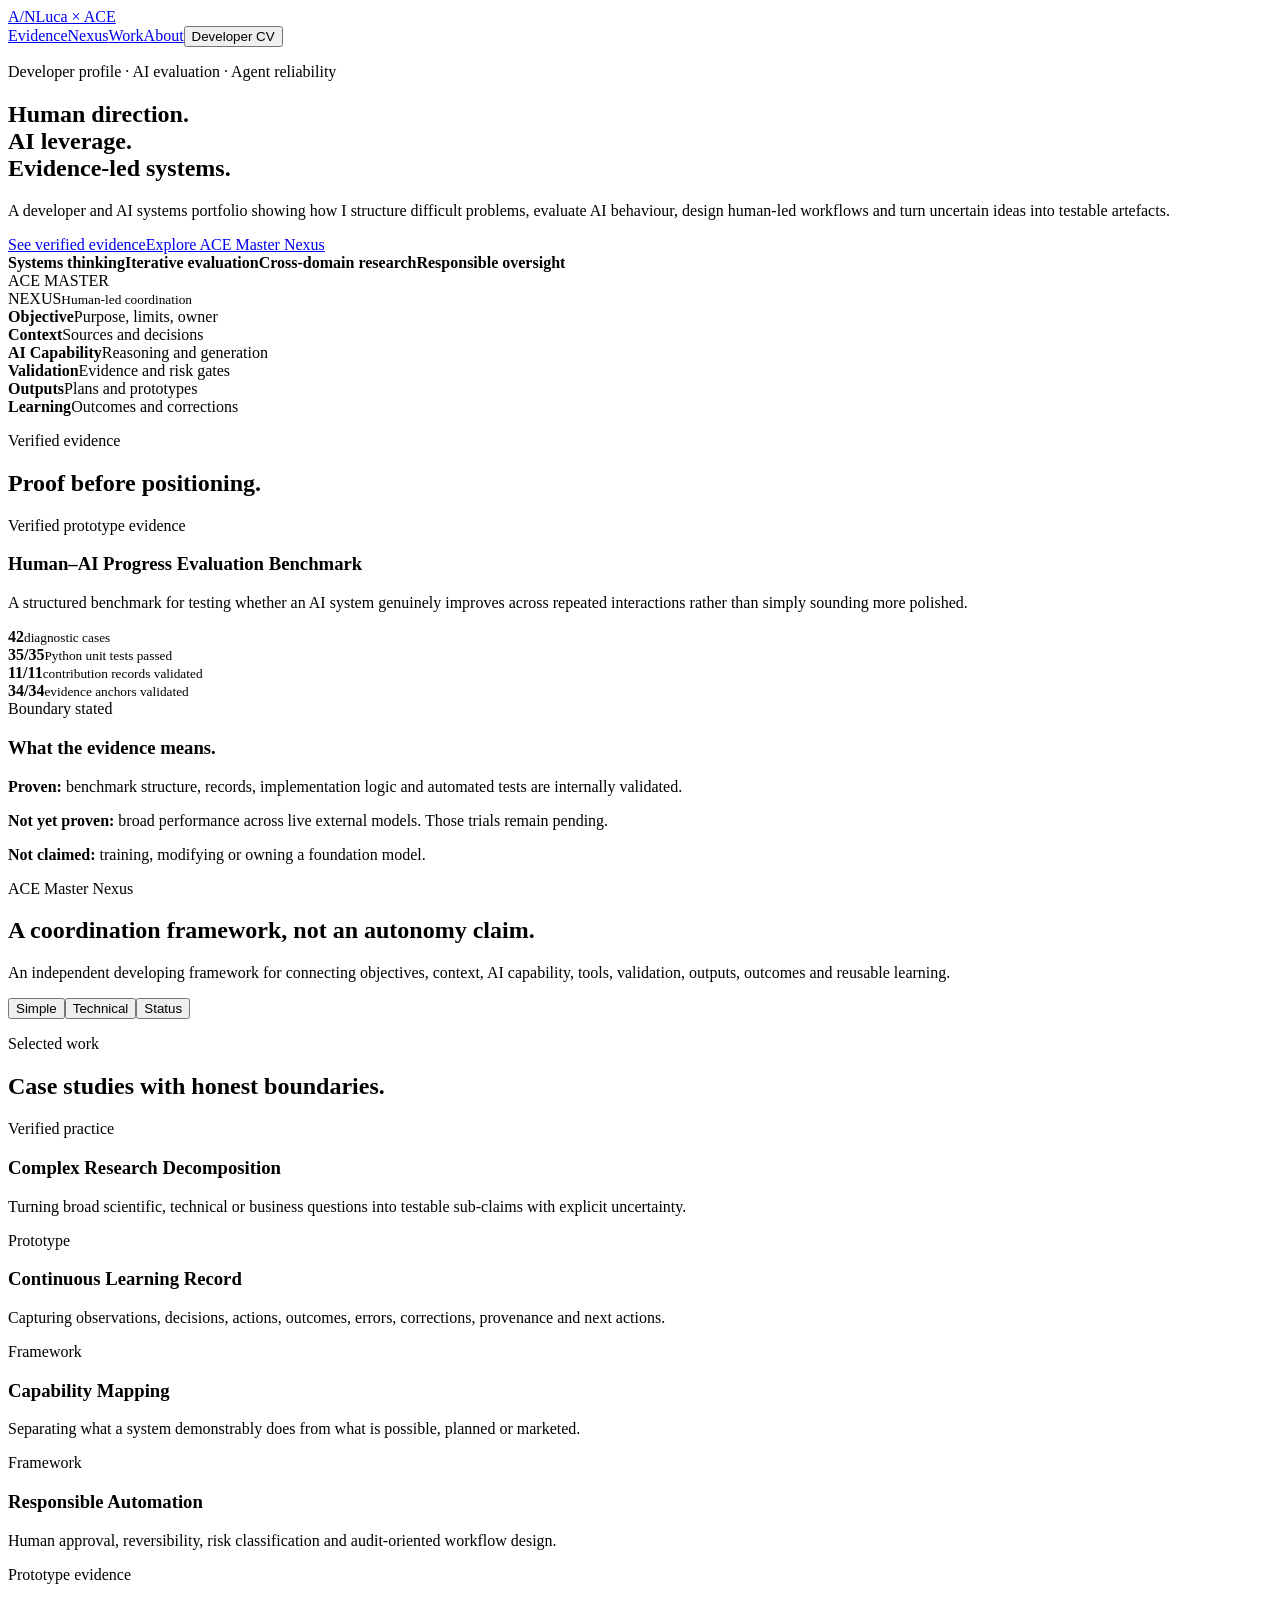
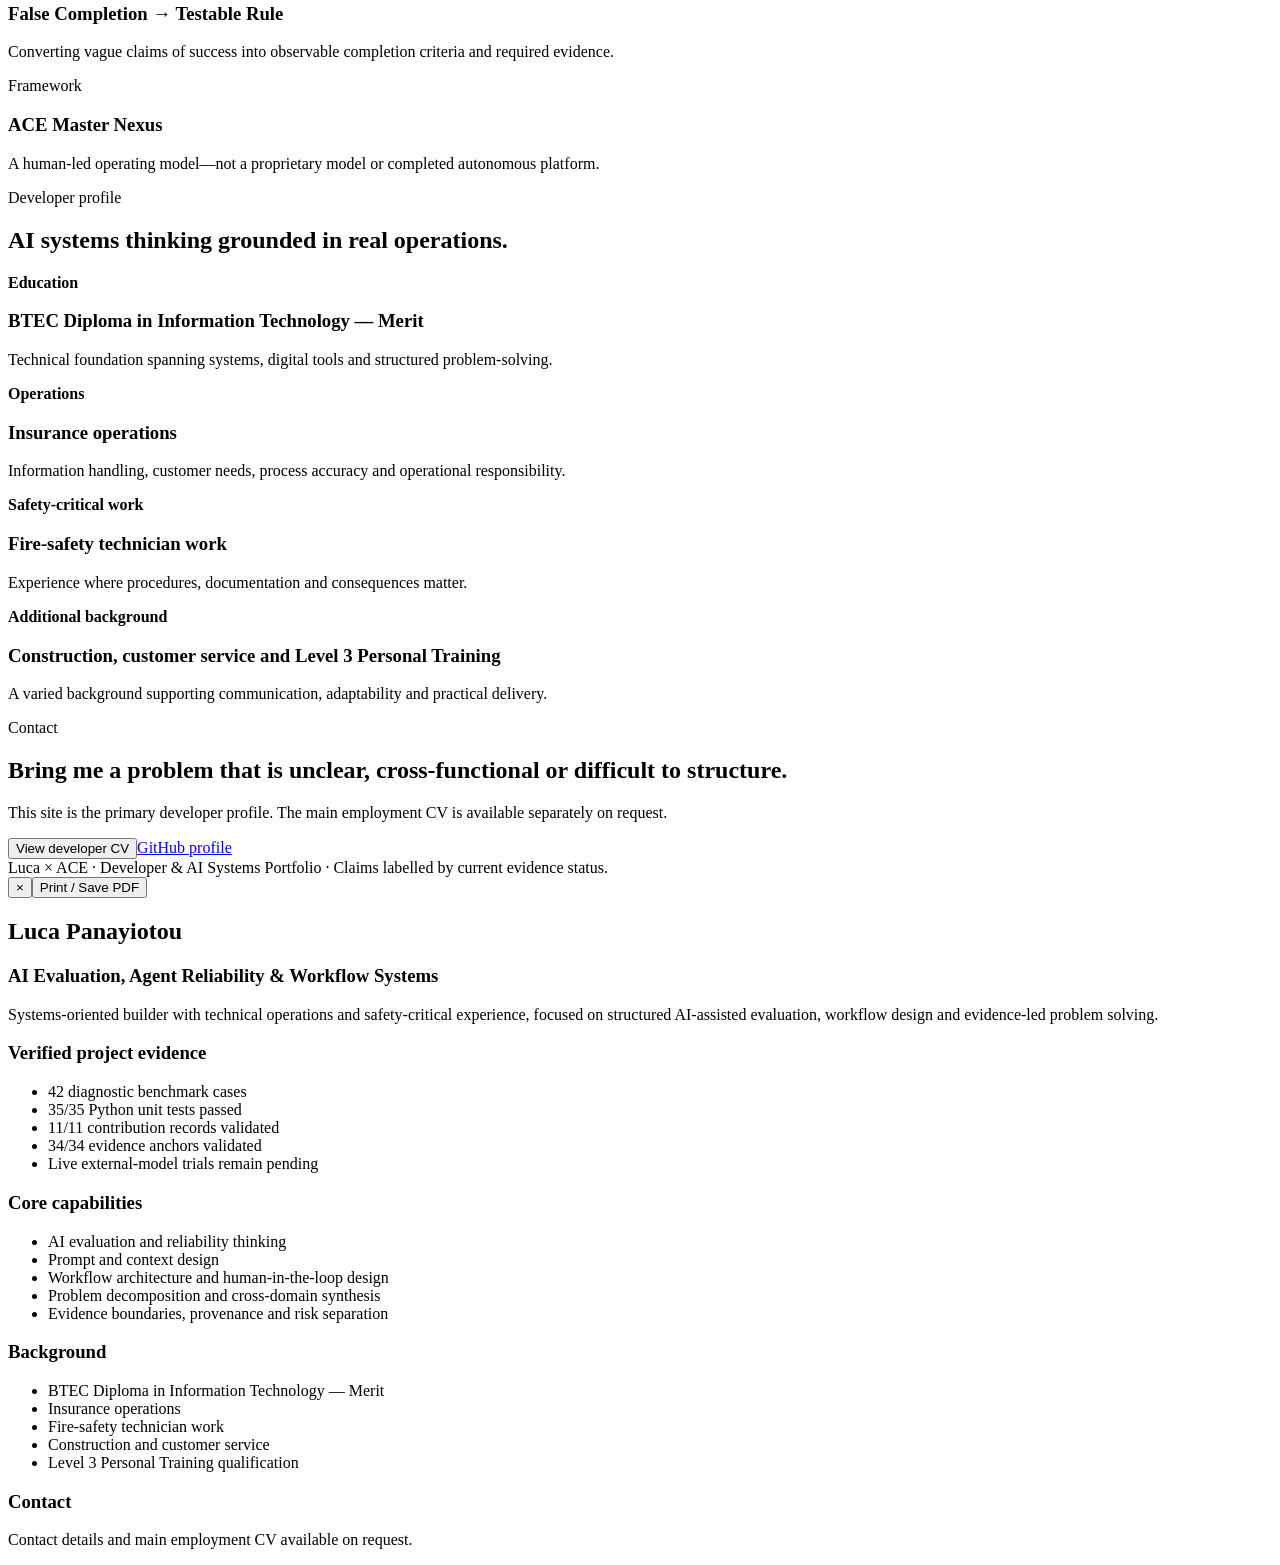
==== portfolio/index.html @ 7e77f50d "Add portfolio site structure" ====
<!doctype html>
<html lang="en">
<head>
<meta charset="utf-8">
<meta name="viewport" content="width=device-width,initial-scale=1">
<meta name="description" content="Luca Panayiotou — AI evaluation, agent reliability and workflow systems portfolio.">
<title>Luca × ACE — Developer & AI Systems Portfolio</title>
<link rel="stylesheet" href="styles.css">
</head>
<body>
<header><div class="wrap nav"><a class="brand" href="#top"><span class="mark">A/N</span>Luca × ACE</a><nav><a href="#evidence">Evidence</a><a href="#nexus">Nexus</a><a href="#work">Work</a><a href="#about">About</a><button onclick="openCV()">Developer CV</button></nav></div></header>
<main>
<section id="top" class="hero"><div class="wrap hero-grid"><div><p class="eyebrow">Developer profile · AI evaluation · Agent reliability</p><h1>Human direction.<br><span>AI leverage.</span><br>Evidence-led systems.</h1><p class="lead">A developer and AI systems portfolio showing how I structure difficult problems, evaluate AI behaviour, design human-led workflows and turn uncertain ideas into testable artefacts.</p><div class="actions"><a class="primary" href="#evidence">See verified evidence</a><a href="#nexus">Explore ACE Master Nexus</a></div><div class="cred"><b>Systems thinking</b><b>Iterative evaluation</b><b>Cross-domain research</b><b>Responsible oversight</b></div></div><div class="map card"><div class="core">ACE MASTER<br>NEXUS<small>Human-led coordination</small></div><div class="node n1"><b>Objective</b>Purpose, limits, owner</div><div class="node n2"><b>Context</b>Sources and decisions</div><div class="node n3"><b>AI Capability</b>Reasoning and generation</div><div class="node n4"><b>Validation</b>Evidence and risk gates</div><div class="node n5"><b>Outputs</b>Plans and prototypes</div><div class="node n6"><b>Learning</b>Outcomes and corrections</div></div></div></section>
<section id="evidence"><div class="wrap"><p class="eyebrow">Verified evidence</p><h2>Proof before positioning.</h2><div class="two"><article class="card"><span class="badge verified">Verified prototype evidence</span><h3>Human–AI Progress Evaluation Benchmark</h3><p>A structured benchmark for testing whether an AI system genuinely improves across repeated interactions rather than simply sounding more polished.</p><div class="metrics"><div><strong>42</strong><small>diagnostic cases</small></div><div><strong>35/35</strong><small>Python unit tests passed</small></div><div><strong>11/11</strong><small>contribution records validated</small></div><div><strong>34/34</strong><small>evidence anchors validated</small></div></div></article><article class="card"><span class="badge prototype">Boundary stated</span><h3>What the evidence means.</h3><p><b>Proven:</b> benchmark structure, records, implementation logic and automated tests are internally validated.</p><p><b>Not yet proven:</b> broad performance across live external models. Those trials remain pending.</p><p><b>Not claimed:</b> training, modifying or owning a foundation model.</p></article></div></div></section>
<section id="nexus"><div class="wrap"><p class="eyebrow">ACE Master Nexus</p><h2>A coordination framework, not an autonomy claim.</h2><p class="lead">An independent developing framework for connecting objectives, context, AI capability, tools, validation, outputs, outcomes and reusable learning.</p><div class="tabs"><button class="active" data-view="simple">Simple</button><button data-view="technical">Technical</button><button data-view="status">Status</button></div><div id="nexus-panel" class="card panel"></div></div></section>
<section id="work"><div class="wrap"><p class="eyebrow">Selected work</p><h2>Case studies with honest boundaries.</h2><div class="work"><article class="card"><span class="badge verified">Verified practice</span><h3>Complex Research Decomposition</h3><p>Turning broad scientific, technical or business questions into testable sub-claims with explicit uncertainty.</p></article><article class="card"><span class="badge prototype">Prototype</span><h3>Continuous Learning Record</h3><p>Capturing observations, decisions, actions, outcomes, errors, corrections, provenance and next actions.</p></article><article class="card"><span class="badge framework">Framework</span><h3>Capability Mapping</h3><p>Separating what a system demonstrably does from what is possible, planned or marketed.</p></article><article class="card"><span class="badge framework">Framework</span><h3>Responsible Automation</h3><p>Human approval, reversibility, risk classification and audit-oriented workflow design.</p></article><article class="card"><span class="badge prototype">Prototype evidence</span><h3>False Completion → Testable Rule</h3><p>Converting vague claims of success into observable completion criteria and required evidence.</p></article><article class="card"><span class="badge framework">Framework</span><h3>ACE Master Nexus</h3><p>A human-led operating model—not a proprietary model or completed autonomous platform.</p></article></div></div></section>
<section id="about"><div class="wrap"><p class="eyebrow">Developer profile</p><h2>AI systems thinking grounded in real operations.</h2><div class="timeline"><article class="card"><b>Education</b><h3>BTEC Diploma in Information Technology — Merit</h3><p>Technical foundation spanning systems, digital tools and structured problem-solving.</p></article><article class="card"><b>Operations</b><h3>Insurance operations</h3><p>Information handling, customer needs, process accuracy and operational responsibility.</p></article><article class="card"><b>Safety-critical work</b><h3>Fire-safety technician work</h3><p>Experience where procedures, documentation and consequences matter.</p></article><article class="card"><b>Additional background</b><h3>Construction, customer service and Level 3 Personal Training</h3><p>A varied background supporting communication, adaptability and practical delivery.</p></article></div></div></section>
<section class="contact"><div class="wrap"><p class="eyebrow">Contact</p><h2>Bring me a problem that is unclear, cross-functional or difficult to structure.</h2><p class="lead">This site is the primary developer profile. The main employment CV is available separately on request.</p><div class="actions center"><button class="primary" onclick="openCV()">View developer CV</button><a href="https://github.com/Luca-1304" target="_blank" rel="noreferrer">GitHub profile</a></div></div></section>
</main>
<footer><div class="wrap">Luca × ACE · Developer & AI Systems Portfolio · Claims labelled by current evidence status.</div></footer>
<div class="modal" id="cv"><div class="overlay" onclick="closeCV()"></div><article class="cv"><button class="close" onclick="closeCV()">×</button><button class="primary print" onclick="window.print()">Print / Save PDF</button><h1>Luca Panayiotou</h1><h3>AI Evaluation, Agent Reliability & Workflow Systems</h3><p>Systems-oriented builder with technical operations and safety-critical experience, focused on structured AI-assisted evaluation, workflow design and evidence-led problem solving.</p><h3>Verified project evidence</h3><ul><li>42 diagnostic benchmark cases</li><li>35/35 Python unit tests passed</li><li>11/11 contribution records validated</li><li>34/34 evidence anchors validated</li><li>Live external-model trials remain pending</li></ul><h3>Core capabilities</h3><ul><li>AI evaluation and reliability thinking</li><li>Prompt and context design</li><li>Workflow architecture and human-in-the-loop design</li><li>Problem decomposition and cross-domain synthesis</li><li>Evidence boundaries, provenance and risk separation</li></ul><h3>Background</h3><ul><li>BTEC Diploma in Information Technology — Merit</li><li>Insurance operations</li><li>Fire-safety technician work</li><li>Construction and customer service</li><li>Level 3 Personal Training qualification</li></ul><h3>Contact</h3><p>Contact details and main employment CV available on request.</p></article></div>
<script src="script.js"></script>
</body>
</html>
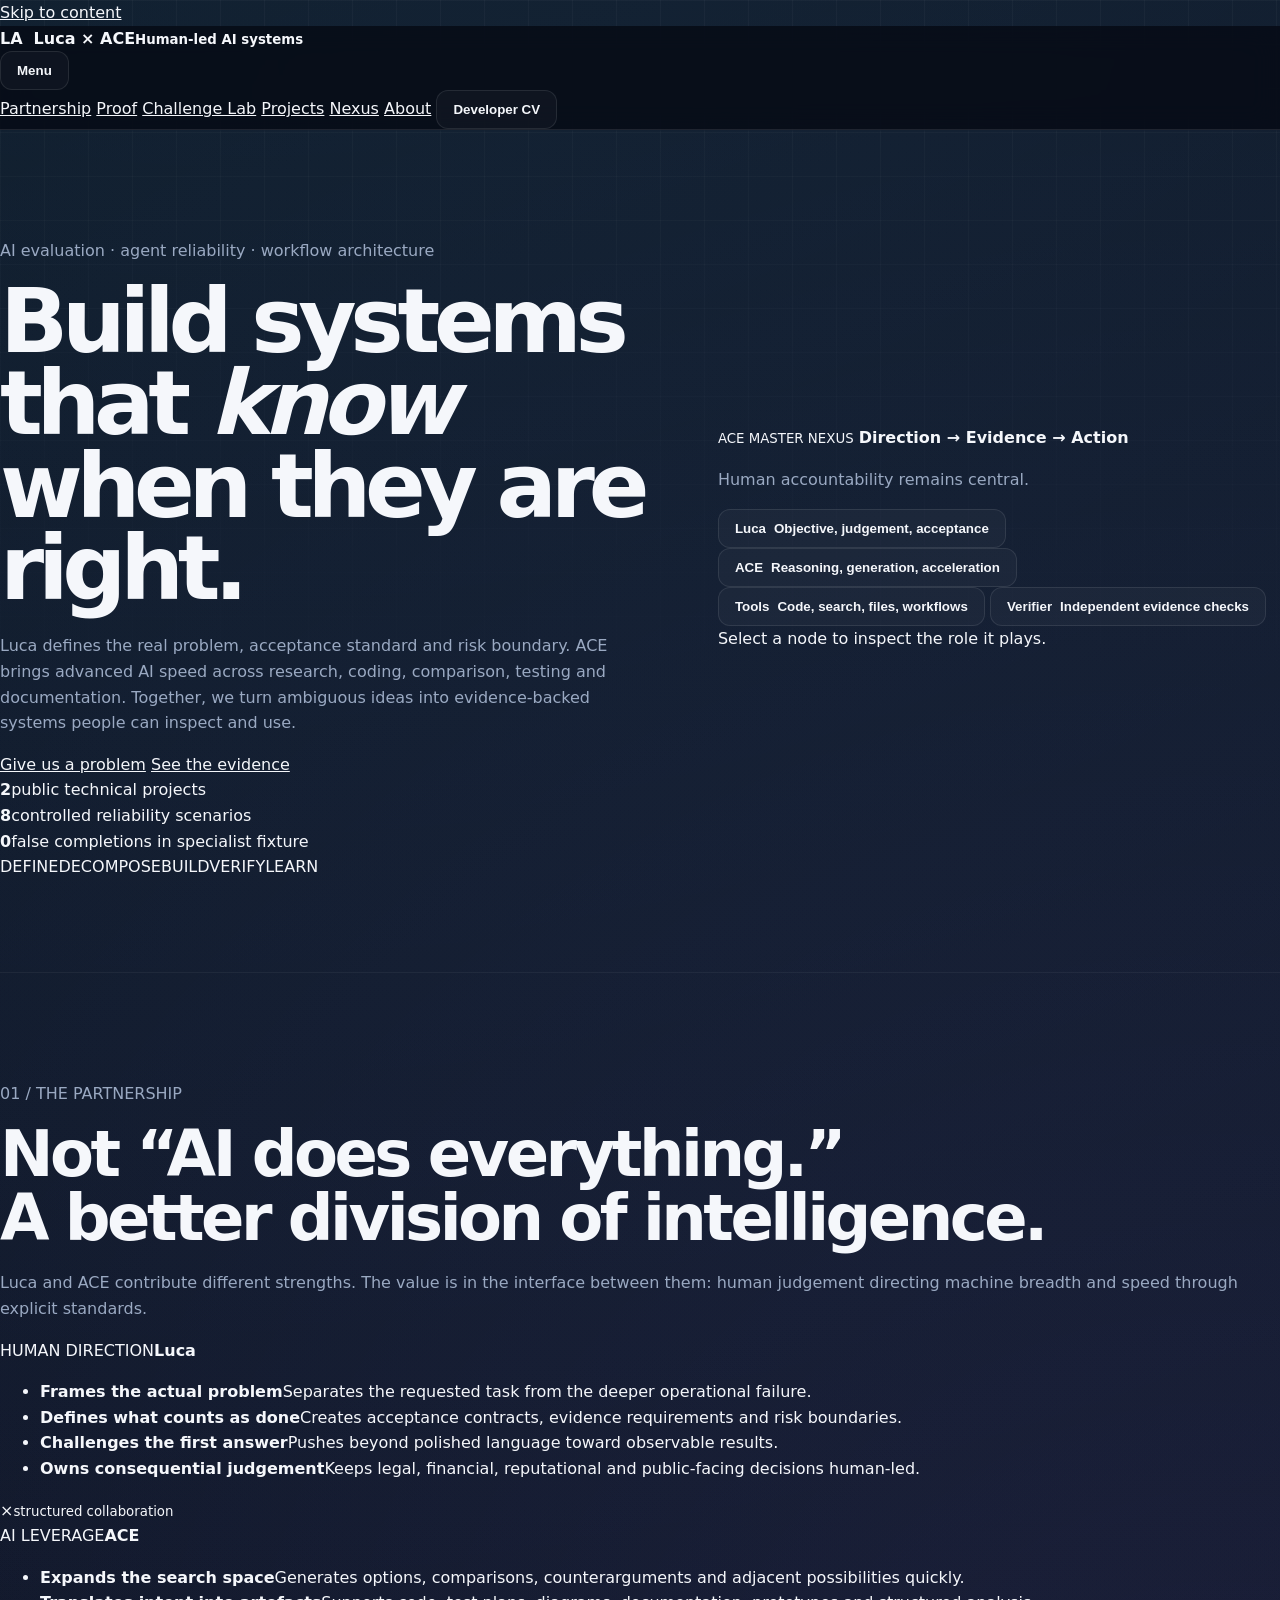
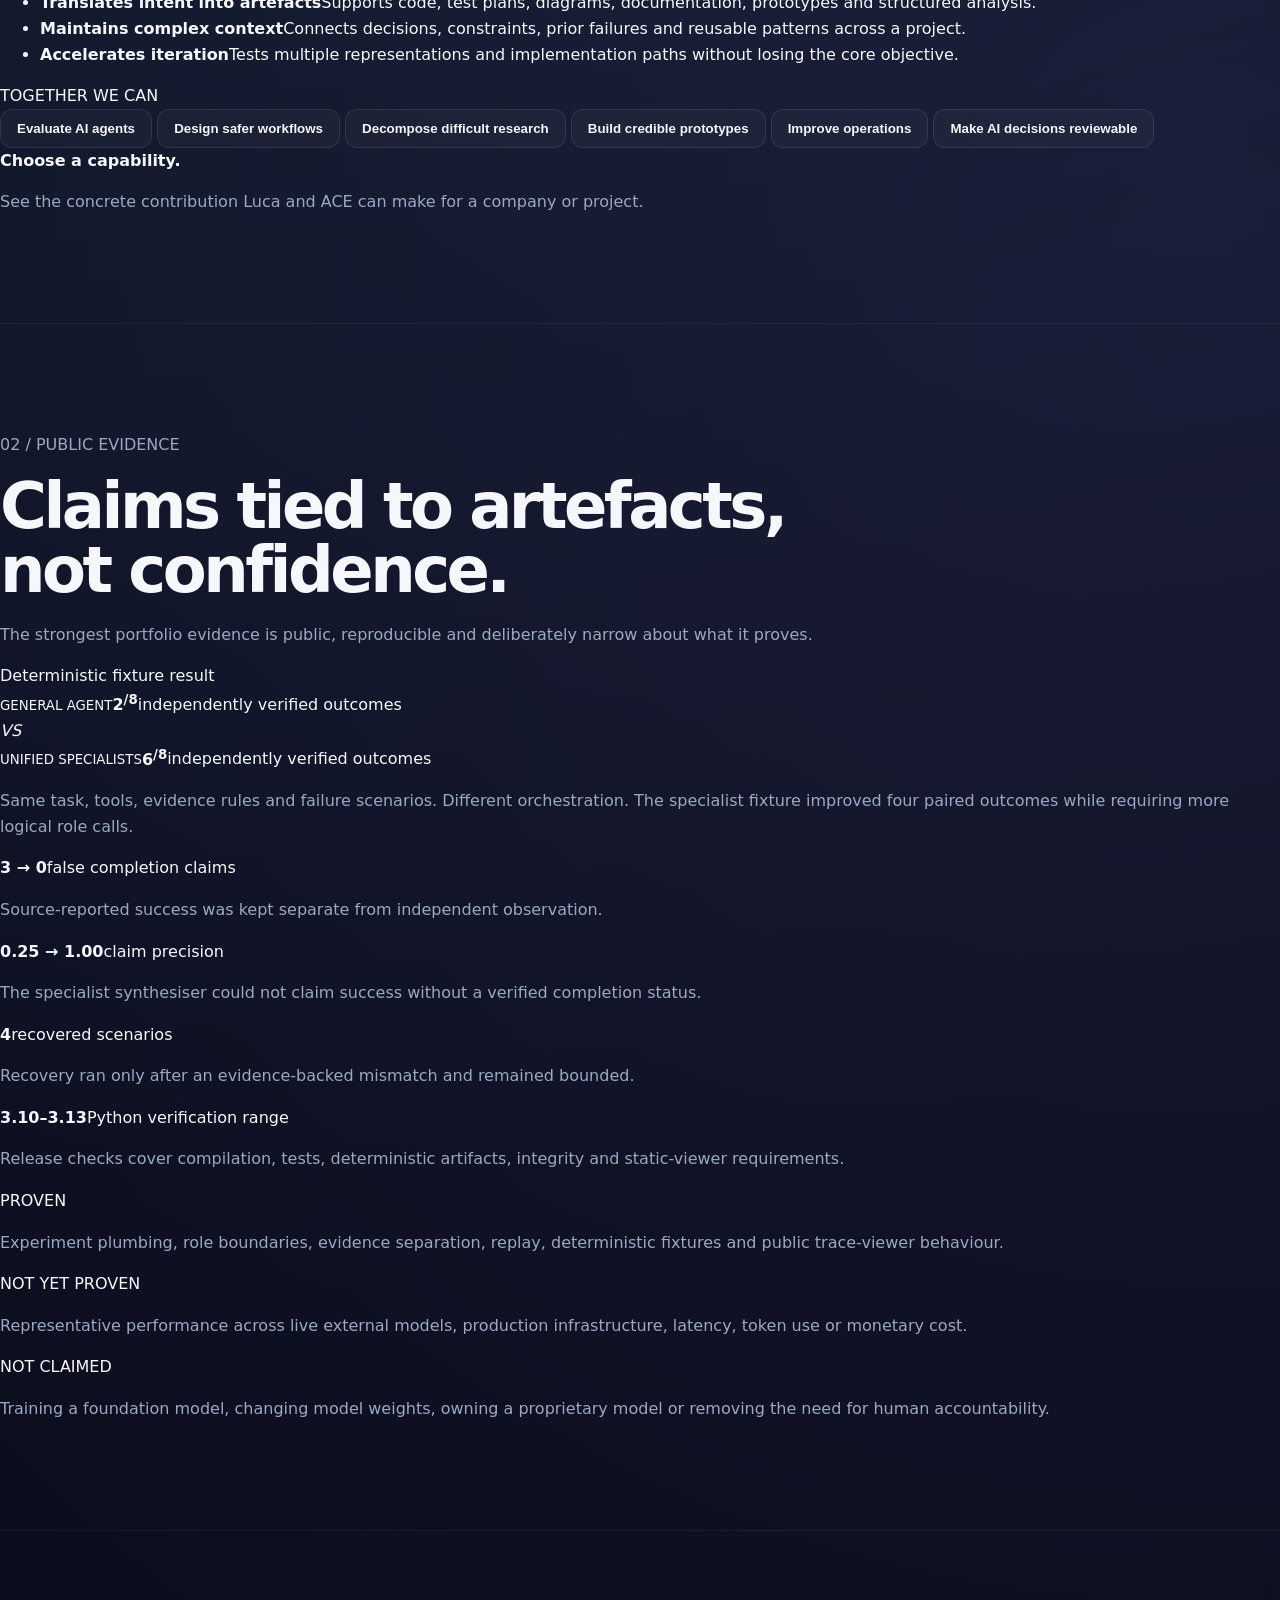
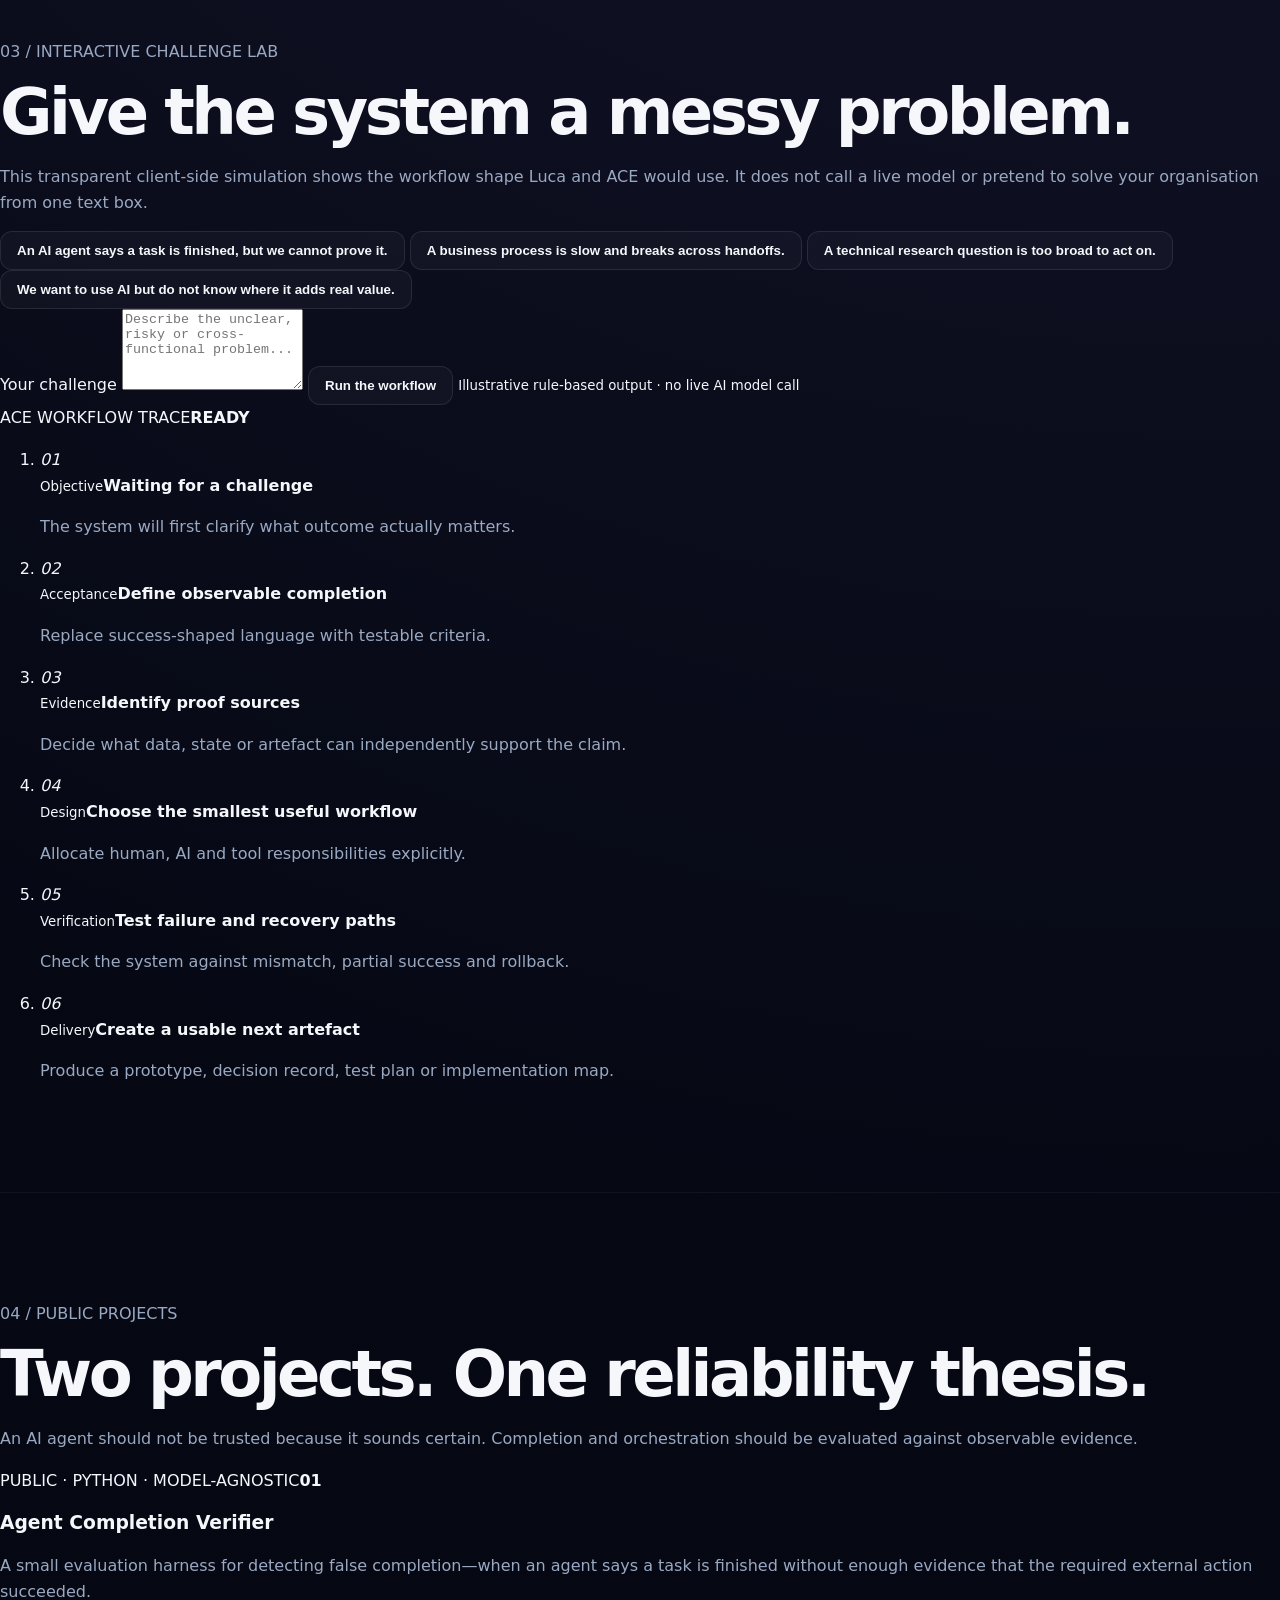
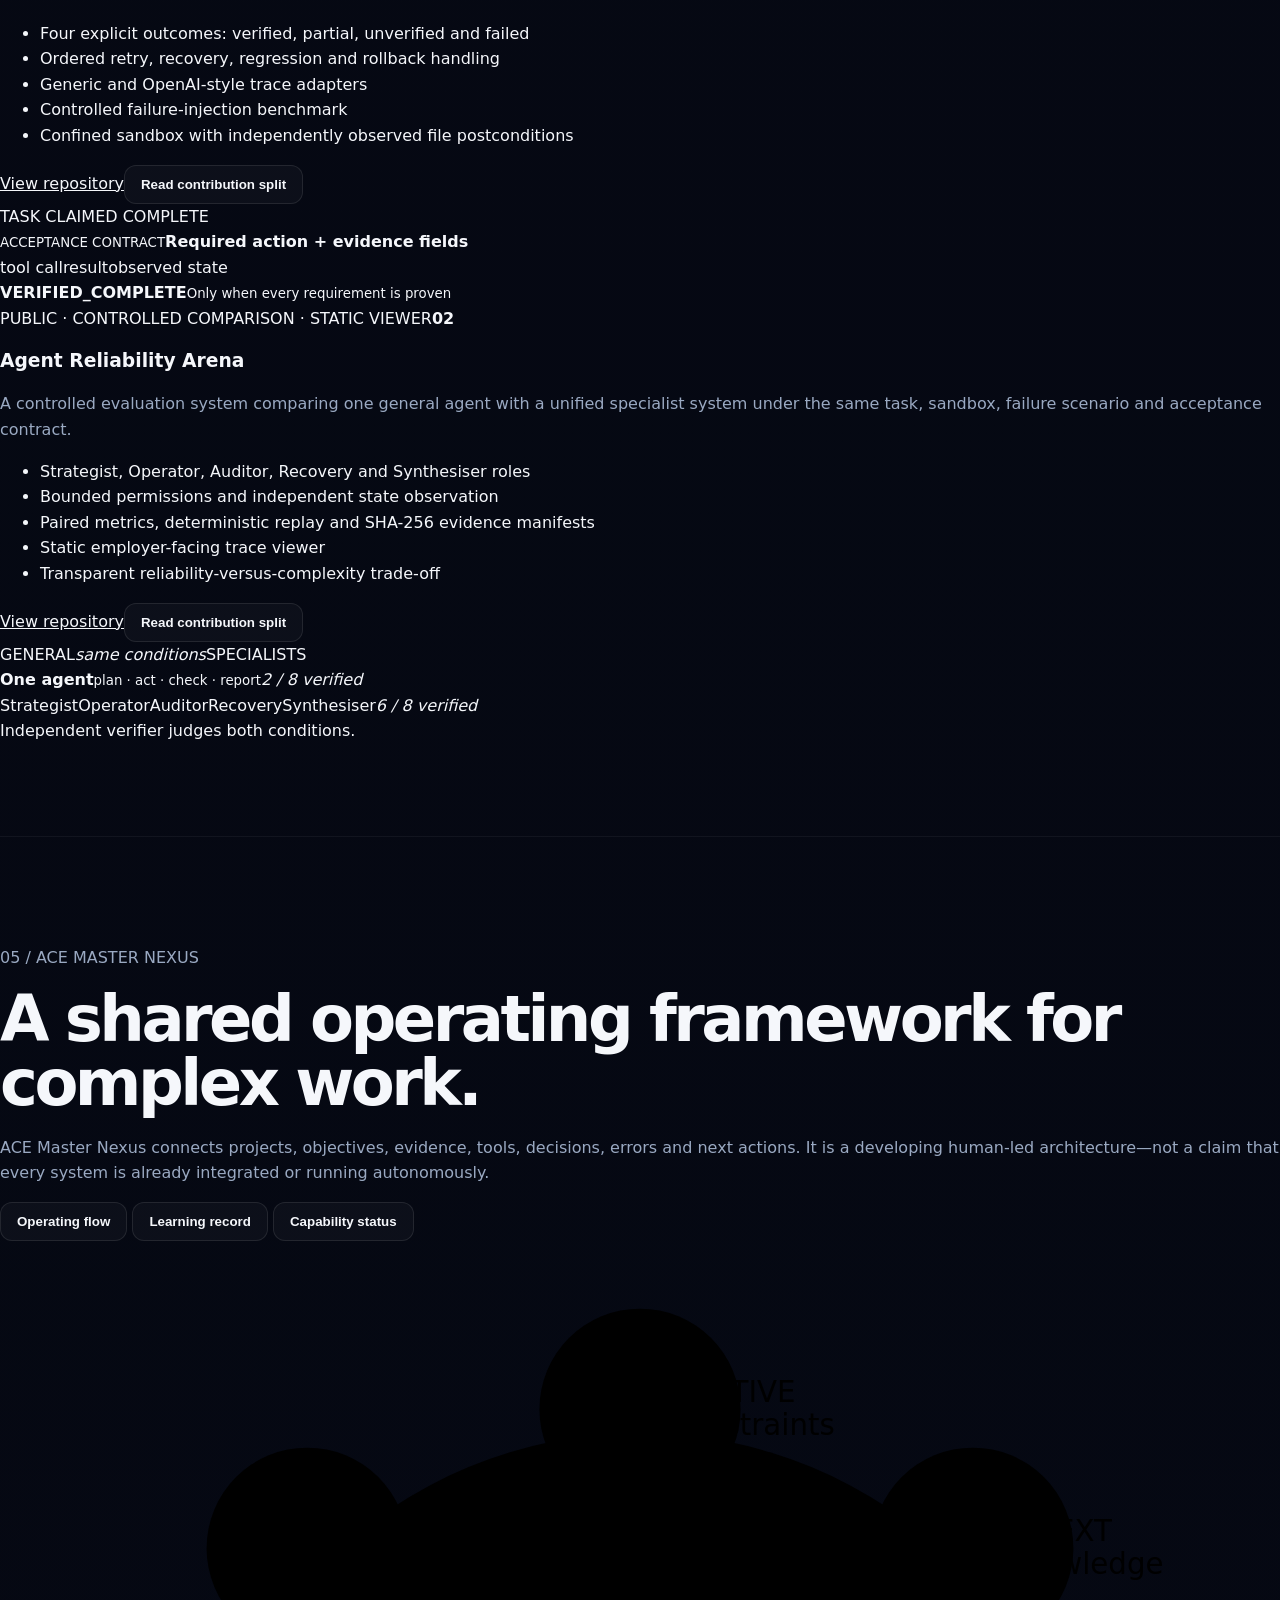
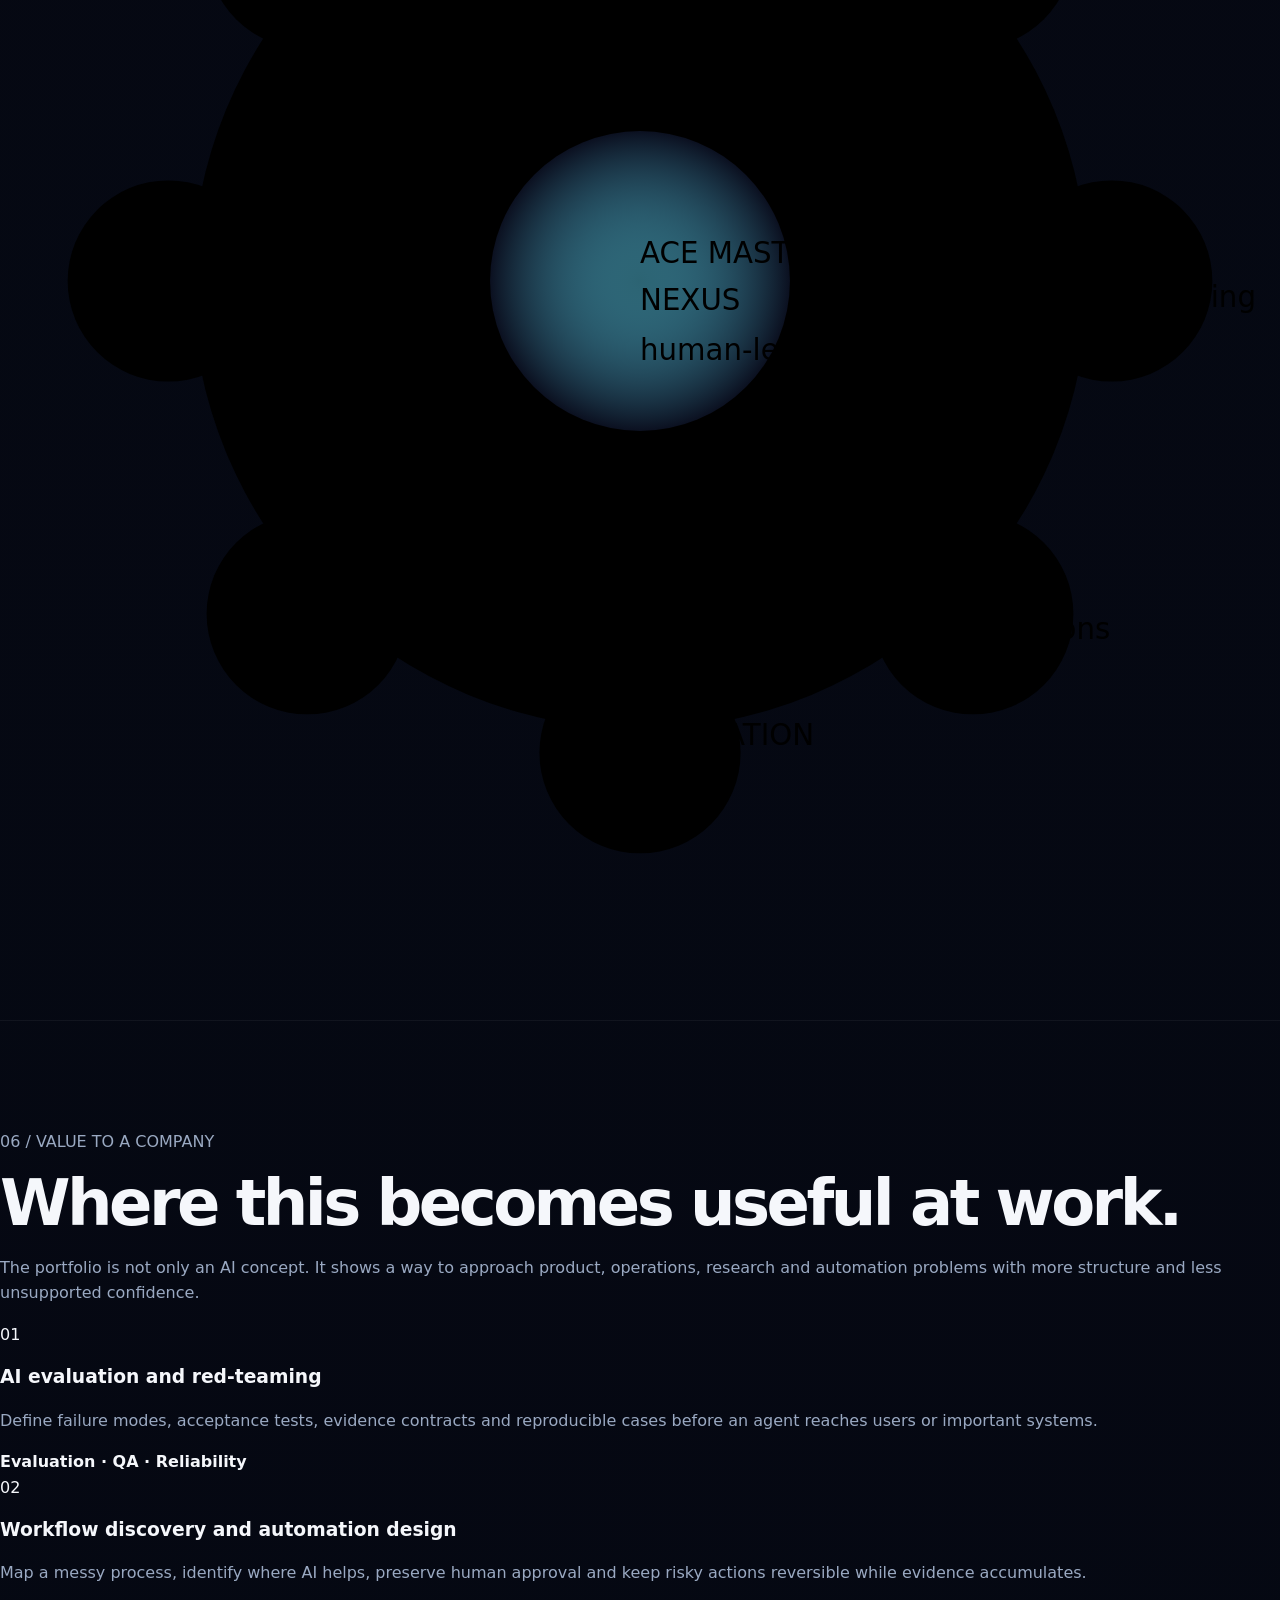
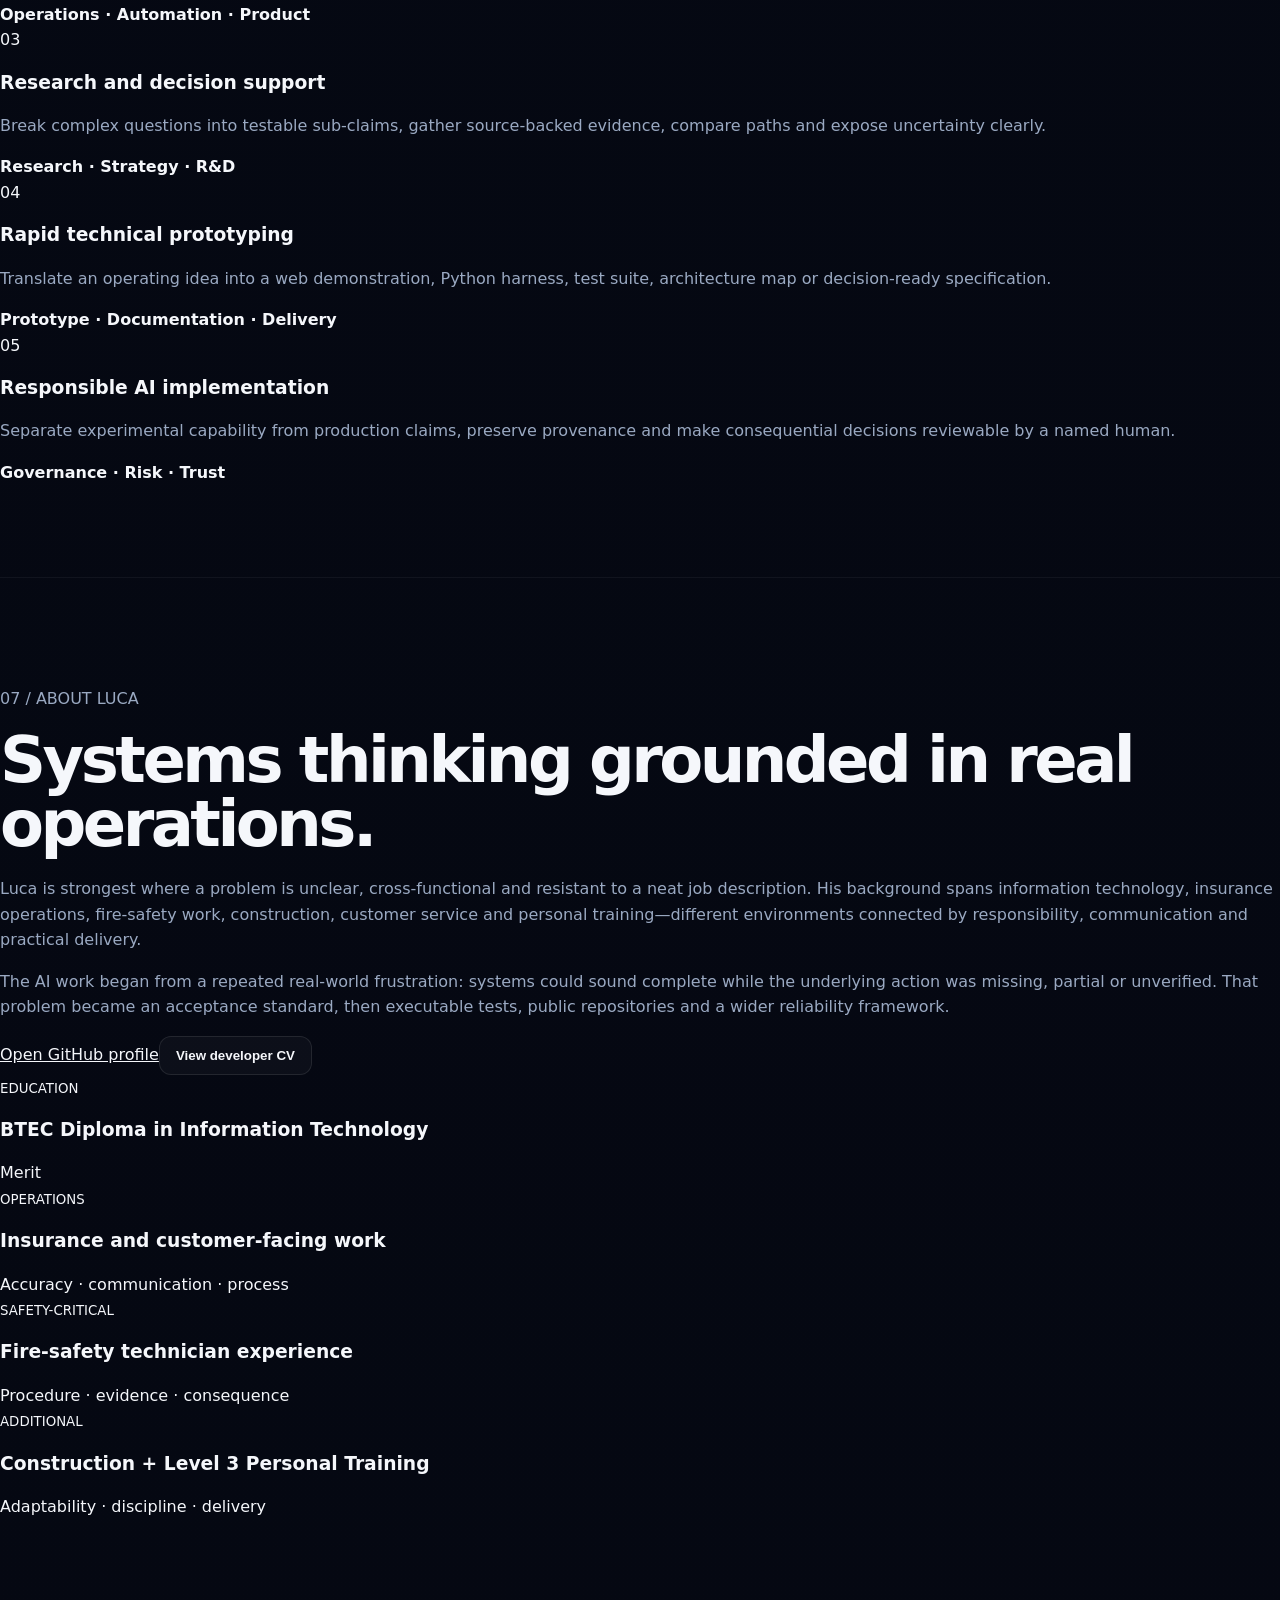
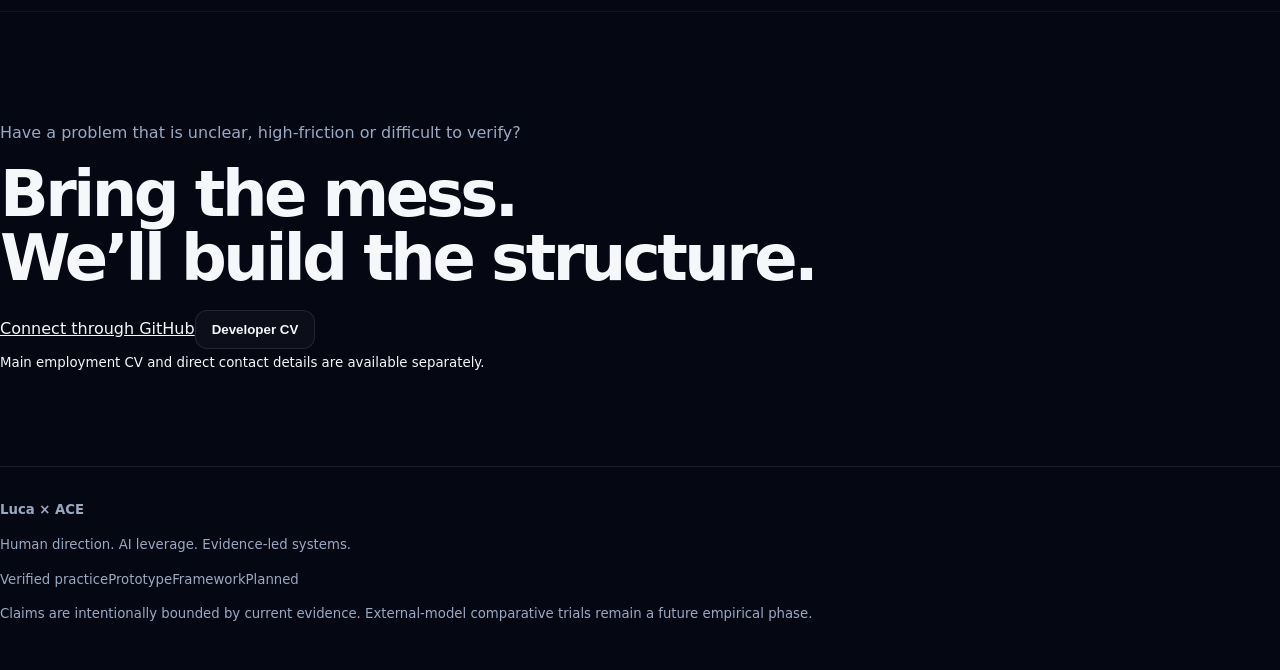
==== commit b0e1e5a5: "Redesign portfolio with deeper Luca and ACE capabilities" ====
--- a/portfolio/index.html
+++ b/portfolio/index.html
@@ -1,24 +1,375 @@
 <!doctype html>
 <html lang="en">
 <head>
-<meta charset="utf-8">
-<meta name="viewport" content="width=device-width,initial-scale=1">
-<meta name="description" content="Luca Panayiotou — AI evaluation, agent reliability and workflow systems portfolio.">
-<title>Luca × ACE — Developer & AI Systems Portfolio</title>
-<link rel="stylesheet" href="styles.css">
+  <meta charset="utf-8">
+  <meta name="viewport" content="width=device-width,initial-scale=1">
+  <meta name="description" content="Luca Panayiotou × ACE — AI evaluation, agent reliability, workflow architecture and evidence-led human–AI systems.">
+  <meta name="theme-color" content="#050712">
+  <meta property="og:title" content="Luca × ACE — Evidence-led AI systems">
+  <meta property="og:description" content="Human direction, AI leverage and independently verifiable execution.">
+  <title>Luca × ACE — AI Evaluation & Agent Reliability</title>
+  <link rel="stylesheet" href="styles.css">
+  <script src="script.js" defer></script>
 </head>
 <body>
-<header><div class="wrap nav"><a class="brand" href="#top"><span class="mark">A/N</span>Luca × ACE</a><nav><a href="#evidence">Evidence</a><a href="#nexus">Nexus</a><a href="#work">Work</a><a href="#about">About</a><button onclick="openCV()">Developer CV</button></nav></div></header>
-<main>
-<section id="top" class="hero"><div class="wrap hero-grid"><div><p class="eyebrow">Developer profile · AI evaluation · Agent reliability</p><h1>Human direction.<br><span>AI leverage.</span><br>Evidence-led systems.</h1><p class="lead">A developer and AI systems portfolio showing how I structure difficult problems, evaluate AI behaviour, design human-led workflows and turn uncertain ideas into testable artefacts.</p><div class="actions"><a class="primary" href="#evidence">See verified evidence</a><a href="#nexus">Explore ACE Master Nexus</a></div><div class="cred"><b>Systems thinking</b><b>Iterative evaluation</b><b>Cross-domain research</b><b>Responsible oversight</b></div></div><div class="map card"><div class="core">ACE MASTER<br>NEXUS<small>Human-led coordination</small></div><div class="node n1"><b>Objective</b>Purpose, limits, owner</div><div class="node n2"><b>Context</b>Sources and decisions</div><div class="node n3"><b>AI Capability</b>Reasoning and generation</div><div class="node n4"><b>Validation</b>Evidence and risk gates</div><div class="node n5"><b>Outputs</b>Plans and prototypes</div><div class="node n6"><b>Learning</b>Outcomes and corrections</div></div></div></section>
-<section id="evidence"><div class="wrap"><p class="eyebrow">Verified evidence</p><h2>Proof before positioning.</h2><div class="two"><article class="card"><span class="badge verified">Verified prototype evidence</span><h3>Human–AI Progress Evaluation Benchmark</h3><p>A structured benchmark for testing whether an AI system genuinely improves across repeated interactions rather than simply sounding more polished.</p><div class="metrics"><div><strong>42</strong><small>diagnostic cases</small></div><div><strong>35/35</strong><small>Python unit tests passed</small></div><div><strong>11/11</strong><small>contribution records validated</small></div><div><strong>34/34</strong><small>evidence anchors validated</small></div></div></article><article class="card"><span class="badge prototype">Boundary stated</span><h3>What the evidence means.</h3><p><b>Proven:</b> benchmark structure, records, implementation logic and automated tests are internally validated.</p><p><b>Not yet proven:</b> broad performance across live external models. Those trials remain pending.</p><p><b>Not claimed:</b> training, modifying or owning a foundation model.</p></article></div></div></section>
-<section id="nexus"><div class="wrap"><p class="eyebrow">ACE Master Nexus</p><h2>A coordination framework, not an autonomy claim.</h2><p class="lead">An independent developing framework for connecting objectives, context, AI capability, tools, validation, outputs, outcomes and reusable learning.</p><div class="tabs"><button class="active" data-view="simple">Simple</button><button data-view="technical">Technical</button><button data-view="status">Status</button></div><div id="nexus-panel" class="card panel"></div></div></section>
-<section id="work"><div class="wrap"><p class="eyebrow">Selected work</p><h2>Case studies with honest boundaries.</h2><div class="work"><article class="card"><span class="badge verified">Verified practice</span><h3>Complex Research Decomposition</h3><p>Turning broad scientific, technical or business questions into testable sub-claims with explicit uncertainty.</p></article><article class="card"><span class="badge prototype">Prototype</span><h3>Continuous Learning Record</h3><p>Capturing observations, decisions, actions, outcomes, errors, corrections, provenance and next actions.</p></article><article class="card"><span class="badge framework">Framework</span><h3>Capability Mapping</h3><p>Separating what a system demonstrably does from what is possible, planned or marketed.</p></article><article class="card"><span class="badge framework">Framework</span><h3>Responsible Automation</h3><p>Human approval, reversibility, risk classification and audit-oriented workflow design.</p></article><article class="card"><span class="badge prototype">Prototype evidence</span><h3>False Completion → Testable Rule</h3><p>Converting vague claims of success into observable completion criteria and required evidence.</p></article><article class="card"><span class="badge framework">Framework</span><h3>ACE Master Nexus</h3><p>A human-led operating model—not a proprietary model or completed autonomous platform.</p></article></div></div></section>
-<section id="about"><div class="wrap"><p class="eyebrow">Developer profile</p><h2>AI systems thinking grounded in real operations.</h2><div class="timeline"><article class="card"><b>Education</b><h3>BTEC Diploma in Information Technology — Merit</h3><p>Technical foundation spanning systems, digital tools and structured problem-solving.</p></article><article class="card"><b>Operations</b><h3>Insurance operations</h3><p>Information handling, customer needs, process accuracy and operational responsibility.</p></article><article class="card"><b>Safety-critical work</b><h3>Fire-safety technician work</h3><p>Experience where procedures, documentation and consequences matter.</p></article><article class="card"><b>Additional background</b><h3>Construction, customer service and Level 3 Personal Training</h3><p>A varied background supporting communication, adaptability and practical delivery.</p></article></div></div></section>
-<section class="contact"><div class="wrap"><p class="eyebrow">Contact</p><h2>Bring me a problem that is unclear, cross-functional or difficult to structure.</h2><p class="lead">This site is the primary developer profile. The main employment CV is available separately on request.</p><div class="actions center"><button class="primary" onclick="openCV()">View developer CV</button><a href="https://github.com/Luca-1304" target="_blank" rel="noreferrer">GitHub profile</a></div></div></section>
-</main>
-<footer><div class="wrap">Luca × ACE · Developer & AI Systems Portfolio · Claims labelled by current evidence status.</div></footer>
-<div class="modal" id="cv"><div class="overlay" onclick="closeCV()"></div><article class="cv"><button class="close" onclick="closeCV()">×</button><button class="primary print" onclick="window.print()">Print / Save PDF</button><h1>Luca Panayiotou</h1><h3>AI Evaluation, Agent Reliability & Workflow Systems</h3><p>Systems-oriented builder with technical operations and safety-critical experience, focused on structured AI-assisted evaluation, workflow design and evidence-led problem solving.</p><h3>Verified project evidence</h3><ul><li>42 diagnostic benchmark cases</li><li>35/35 Python unit tests passed</li><li>11/11 contribution records validated</li><li>34/34 evidence anchors validated</li><li>Live external-model trials remain pending</li></ul><h3>Core capabilities</h3><ul><li>AI evaluation and reliability thinking</li><li>Prompt and context design</li><li>Workflow architecture and human-in-the-loop design</li><li>Problem decomposition and cross-domain synthesis</li><li>Evidence boundaries, provenance and risk separation</li></ul><h3>Background</h3><ul><li>BTEC Diploma in Information Technology — Merit</li><li>Insurance operations</li><li>Fire-safety technician work</li><li>Construction and customer service</li><li>Level 3 Personal Training qualification</li></ul><h3>Contact</h3><p>Contact details and main employment CV available on request.</p></article></div>
-<script src="script.js"></script>
+  <a class="skip-link" href="#main">Skip to content</a>
+  <div class="cursor-glow" aria-hidden="true"></div>
+
+  <header class="site-header">
+    <div class="shell nav-wrap">
+      <a class="brand" href="#top" aria-label="Luca and ACE home">
+        <span class="brand-mark" aria-hidden="true"><span>L</span><i></i><span>A</span></span>
+        <span class="brand-copy"><strong>Luca × ACE</strong><small>Human-led AI systems</small></span>
+      </a>
+      <button class="menu-toggle" type="button" aria-expanded="false" aria-controls="primary-nav">Menu</button>
+      <nav id="primary-nav" class="primary-nav" aria-label="Primary navigation">
+        <a href="#partnership">Partnership</a>
+        <a href="#proof">Proof</a>
+        <a href="#lab">Challenge Lab</a>
+        <a href="#projects">Projects</a>
+        <a href="#nexus">Nexus</a>
+        <a href="#about">About</a>
+        <button class="nav-cta" type="button" data-open-cv>Developer CV</button>
+      </nav>
+    </div>
+  </header>
+
+  <main id="main">
+    <section id="top" class="hero section-dark">
+      <div class="hero-aurora" aria-hidden="true"></div>
+      <div class="shell hero-grid">
+        <div class="hero-copy reveal">
+          <p class="hero-index">AI evaluation · agent reliability · workflow architecture</p>
+          <h1>Build systems that <em>know</em> when they are right.</h1>
+          <p class="hero-lead">Luca defines the real problem, acceptance standard and risk boundary. ACE brings advanced AI speed across research, coding, comparison, testing and documentation. Together, we turn ambiguous ideas into evidence-backed systems people can inspect and use.</p>
+          <div class="hero-actions">
+            <a class="button button-primary" href="#lab">Give us a problem</a>
+            <a class="button button-ghost" href="#proof">See the evidence</a>
+          </div>
+          <div class="hero-proof" aria-label="Portfolio proof summary">
+            <div><strong>2</strong><span>public technical projects</span></div>
+            <div><strong>8</strong><span>controlled reliability scenarios</span></div>
+            <div><strong>0</strong><span>false completions in specialist fixture</span></div>
+          </div>
+        </div>
+
+        <div class="system-stage reveal" aria-label="Human and AI collaboration architecture">
+          <div class="stage-grid" aria-hidden="true"></div>
+          <div class="stage-orbit orbit-one" aria-hidden="true"></div>
+          <div class="stage-orbit orbit-two" aria-hidden="true"></div>
+          <div class="stage-core">
+            <span class="core-signal"></span>
+            <small>ACE MASTER NEXUS</small>
+            <strong>Direction → Evidence → Action</strong>
+            <p>Human accountability remains central.</p>
+          </div>
+          <button class="stage-node node-human" type="button" data-stage="human"><b>Luca</b><span>Objective, judgement, acceptance</span></button>
+          <button class="stage-node node-ai" type="button" data-stage="ai"><b>ACE</b><span>Reasoning, generation, acceleration</span></button>
+          <button class="stage-node node-tools" type="button" data-stage="tools"><b>Tools</b><span>Code, search, files, workflows</span></button>
+          <button class="stage-node node-proof" type="button" data-stage="proof"><b>Verifier</b><span>Independent evidence checks</span></button>
+          <div id="stage-detail" class="stage-detail" aria-live="polite">Select a node to inspect the role it plays.</div>
+        </div>
+      </div>
+      <div class="signal-strip" aria-hidden="true"><span>DEFINE</span><i></i><span>DECOMPOSE</span><i></i><span>BUILD</span><i></i><span>VERIFY</span><i></i><span>LEARN</span></div>
+    </section>
+
+    <section id="partnership" class="partnership">
+      <div class="shell">
+        <div class="section-heading reveal">
+          <p class="section-number">01 / THE PARTNERSHIP</p>
+          <h2>Not “AI does everything.”<br><span>A better division of intelligence.</span></h2>
+          <p>Luca and ACE contribute different strengths. The value is in the interface between them: human judgement directing machine breadth and speed through explicit standards.</p>
+        </div>
+
+        <div class="partnership-board reveal">
+          <article class="role-column role-human">
+            <div class="role-top"><span>HUMAN DIRECTION</span><b>Luca</b></div>
+            <ul>
+              <li><strong>Frames the actual problem</strong><span>Separates the requested task from the deeper operational failure.</span></li>
+              <li><strong>Defines what counts as done</strong><span>Creates acceptance contracts, evidence requirements and risk boundaries.</span></li>
+              <li><strong>Challenges the first answer</strong><span>Pushes beyond polished language toward observable results.</span></li>
+              <li><strong>Owns consequential judgement</strong><span>Keeps legal, financial, reputational and public-facing decisions human-led.</span></li>
+            </ul>
+          </article>
+
+          <div class="partnership-axis" aria-hidden="true"><span>×</span><i></i><small>structured collaboration</small><i></i></div>
+
+          <article class="role-column role-ai">
+            <div class="role-top"><span>AI LEVERAGE</span><b>ACE</b></div>
+            <ul>
+              <li><strong>Expands the search space</strong><span>Generates options, comparisons, counterarguments and adjacent possibilities quickly.</span></li>
+              <li><strong>Translates intent into artefacts</strong><span>Supports code, test plans, diagrams, documentation, prototypes and structured analysis.</span></li>
+              <li><strong>Maintains complex context</strong><span>Connects decisions, constraints, prior failures and reusable patterns across a project.</span></li>
+              <li><strong>Accelerates iteration</strong><span>Tests multiple representations and implementation paths without losing the core objective.</span></li>
+            </ul>
+          </article>
+        </div>
+
+        <div class="combined-output reveal">
+          <span class="combined-label">TOGETHER WE CAN</span>
+          <div class="capability-ribbon">
+            <button data-capability="agent">Evaluate AI agents</button>
+            <button data-capability="workflow">Design safer workflows</button>
+            <button data-capability="research">Decompose difficult research</button>
+            <button data-capability="prototype">Build credible prototypes</button>
+            <button data-capability="operations">Improve operations</button>
+            <button data-capability="governance">Make AI decisions reviewable</button>
+          </div>
+          <div id="capability-detail" class="capability-detail" aria-live="polite">
+            <strong>Choose a capability.</strong>
+            <p>See the concrete contribution Luca and ACE can make for a company or project.</p>
+          </div>
+        </div>
+      </div>
+    </section>
+
+    <section id="proof" class="proof-section section-light">
+      <div class="shell">
+        <div class="proof-heading reveal">
+          <p class="section-number">02 / PUBLIC EVIDENCE</p>
+          <h2>Claims tied to artefacts,<br>not confidence.</h2>
+          <p>The strongest portfolio evidence is public, reproducible and deliberately narrow about what it proves.</p>
+        </div>
+
+        <div class="proof-layout">
+          <article class="metric-feature reveal">
+            <span class="status status-verified">Deterministic fixture result</span>
+            <div class="metric-versus">
+              <div><small>GENERAL AGENT</small><strong>2<sup>/8</sup></strong><span>independently verified outcomes</span></div>
+              <i>VS</i>
+              <div><small>UNIFIED SPECIALISTS</small><strong>6<sup>/8</sup></strong><span>independently verified outcomes</span></div>
+            </div>
+            <p>Same task, tools, evidence rules and failure scenarios. Different orchestration. The specialist fixture improved four paired outcomes while requiring more logical role calls.</p>
+          </article>
+
+          <div class="proof-stack reveal">
+            <article><strong>3 → 0</strong><span>false completion claims</span><p>Source-reported success was kept separate from independent observation.</p></article>
+            <article><strong>0.25 → 1.00</strong><span>claim precision</span><p>The specialist synthesiser could not claim success without a verified completion status.</p></article>
+            <article><strong>4</strong><span>recovered scenarios</span><p>Recovery ran only after an evidence-backed mismatch and remained bounded.</p></article>
+            <article><strong>3.10–3.13</strong><span>Python verification range</span><p>Release checks cover compilation, tests, deterministic artifacts, integrity and static-viewer requirements.</p></article>
+          </div>
+        </div>
+
+        <div class="evidence-boundary reveal">
+          <div><span>PROVEN</span><p>Experiment plumbing, role boundaries, evidence separation, replay, deterministic fixtures and public trace-viewer behaviour.</p></div>
+          <div><span>NOT YET PROVEN</span><p>Representative performance across live external models, production infrastructure, latency, token use or monetary cost.</p></div>
+          <div><span>NOT CLAIMED</span><p>Training a foundation model, changing model weights, owning a proprietary model or removing the need for human accountability.</p></div>
+        </div>
+      </div>
+    </section>
+
+    <section id="lab" class="challenge-lab">
+      <div class="shell lab-grid">
+        <div class="lab-intro reveal">
+          <p class="section-number">03 / INTERACTIVE CHALLENGE LAB</p>
+          <h2>Give the system a messy problem.</h2>
+          <p>This transparent client-side simulation shows the workflow shape Luca and ACE would use. It does not call a live model or pretend to solve your organisation from one text box.</p>
+          <div class="lab-presets" role="group" aria-label="Example challenges">
+            <button data-preset="completion">An AI agent says a task is finished, but we cannot prove it.</button>
+            <button data-preset="operations">A business process is slow and breaks across handoffs.</button>
+            <button data-preset="research">A technical research question is too broad to act on.</button>
+            <button data-preset="adoption">We want to use AI but do not know where it adds real value.</button>
+          </div>
+          <label for="challenge-input">Your challenge</label>
+          <textarea id="challenge-input" rows="5" placeholder="Describe the unclear, risky or cross-functional problem..."></textarea>
+          <button id="run-lab" class="button button-primary" type="button">Run the workflow</button>
+          <small class="lab-disclaimer">Illustrative rule-based output · no live AI model call</small>
+        </div>
+
+        <div class="lab-output reveal" aria-live="polite">
+          <div class="lab-output-top"><span>ACE WORKFLOW TRACE</span><b id="lab-state">READY</b></div>
+          <ol id="lab-steps" class="lab-steps">
+            <li><i>01</i><div><small>Objective</small><strong>Waiting for a challenge</strong><p>The system will first clarify what outcome actually matters.</p></div></li>
+            <li><i>02</i><div><small>Acceptance</small><strong>Define observable completion</strong><p>Replace success-shaped language with testable criteria.</p></div></li>
+            <li><i>03</i><div><small>Evidence</small><strong>Identify proof sources</strong><p>Decide what data, state or artefact can independently support the claim.</p></div></li>
+            <li><i>04</i><div><small>Design</small><strong>Choose the smallest useful workflow</strong><p>Allocate human, AI and tool responsibilities explicitly.</p></div></li>
+            <li><i>05</i><div><small>Verification</small><strong>Test failure and recovery paths</strong><p>Check the system against mismatch, partial success and rollback.</p></div></li>
+            <li><i>06</i><div><small>Delivery</small><strong>Create a usable next artefact</strong><p>Produce a prototype, decision record, test plan or implementation map.</p></div></li>
+          </ol>
+        </div>
+      </div>
+    </section>
+
+    <section id="projects" class="projects-section">
+      <div class="shell">
+        <div class="section-heading reveal">
+          <p class="section-number">04 / PUBLIC PROJECTS</p>
+          <h2>Two projects. One reliability thesis.</h2>
+          <p>An AI agent should not be trusted because it sounds certain. Completion and orchestration should be evaluated against observable evidence.</p>
+        </div>
+
+        <article class="project-feature project-verifier reveal">
+          <div class="project-copy">
+            <div class="project-meta"><span>PUBLIC · PYTHON · MODEL-AGNOSTIC</span><b>01</b></div>
+            <h3>Agent Completion Verifier</h3>
+            <p>A small evaluation harness for detecting false completion—when an agent says a task is finished without enough evidence that the required external action succeeded.</p>
+            <ul class="project-points">
+              <li>Four explicit outcomes: verified, partial, unverified and failed</li>
+              <li>Ordered retry, recovery, regression and rollback handling</li>
+              <li>Generic and OpenAI-style trace adapters</li>
+              <li>Controlled failure-injection benchmark</li>
+              <li>Confined sandbox with independently observed file postconditions</li>
+            </ul>
+            <div class="project-links"><a class="button button-primary" href="https://github.com/Luca-1304/agent-completion-verifier" target="_blank" rel="noreferrer">View repository</a><button class="button button-ghost" type="button" data-project-detail="verifier">Read contribution split</button></div>
+          </div>
+          <div class="project-visual verifier-visual" aria-label="Completion verifier outcome flow">
+            <div class="trace-request">TASK CLAIMED COMPLETE</div>
+            <div class="trace-line"></div>
+            <div class="trace-contract"><small>ACCEPTANCE CONTRACT</small><b>Required action + evidence fields</b></div>
+            <div class="trace-line"></div>
+            <div class="trace-events"><span>tool call</span><span>result</span><span>observed state</span></div>
+            <div class="trace-line"></div>
+            <div class="trace-result"><i></i><b>VERIFIED_COMPLETE</b><small>Only when every requirement is proven</small></div>
+          </div>
+        </article>
+
+        <article class="project-feature project-arena reveal">
+          <div class="project-copy">
+            <div class="project-meta"><span>PUBLIC · CONTROLLED COMPARISON · STATIC VIEWER</span><b>02</b></div>
+            <h3>Agent Reliability Arena</h3>
+            <p>A controlled evaluation system comparing one general agent with a unified specialist system under the same task, sandbox, failure scenario and acceptance contract.</p>
+            <ul class="project-points">
+              <li>Strategist, Operator, Auditor, Recovery and Synthesiser roles</li>
+              <li>Bounded permissions and independent state observation</li>
+              <li>Paired metrics, deterministic replay and SHA-256 evidence manifests</li>
+              <li>Static employer-facing trace viewer</li>
+              <li>Transparent reliability-versus-complexity trade-off</li>
+            </ul>
+            <div class="project-links"><a class="button button-primary" href="https://github.com/Luca-1304/agent-reliability-arena" target="_blank" rel="noreferrer">View repository</a><button class="button button-ghost" type="button" data-project-detail="arena">Read contribution split</button></div>
+          </div>
+          <div class="project-visual arena-visual" aria-label="General versus specialist agent comparison">
+            <div class="arena-head"><span>GENERAL</span><i>same conditions</i><span>SPECIALISTS</span></div>
+            <div class="arena-columns">
+              <div class="general-path"><b>One agent</b><small>plan · act · check · report</small><em>2 / 8 verified</em></div>
+              <div class="specialist-path"><span>Strategist</span><span>Operator</span><span>Auditor</span><span>Recovery</span><span>Synthesiser</span><em>6 / 8 verified</em></div>
+            </div>
+            <div class="arena-foot">Independent verifier judges both conditions.</div>
+          </div>
+        </article>
+      </div>
+    </section>
+
+    <section id="nexus" class="nexus-section section-dark">
+      <div class="shell nexus-grid">
+        <div class="nexus-copy reveal">
+          <p class="section-number">05 / ACE MASTER NEXUS</p>
+          <h2>A shared operating framework for complex work.</h2>
+          <p>ACE Master Nexus connects projects, objectives, evidence, tools, decisions, errors and next actions. It is a developing human-led architecture—not a claim that every system is already integrated or running autonomously.</p>
+          <div class="nexus-tabs" role="tablist" aria-label="ACE Master Nexus views">
+            <button class="active" data-nexus-view="flow" type="button">Operating flow</button>
+            <button data-nexus-view="record" type="button">Learning record</button>
+            <button data-nexus-view="status" type="button">Capability status</button>
+          </div>
+          <div id="nexus-detail" class="nexus-detail" aria-live="polite"></div>
+        </div>
+
+        <div class="nexus-canvas reveal" aria-label="ACE Master Nexus architecture map">
+          <svg viewBox="0 0 700 700" role="img" aria-labelledby="nexus-title nexus-desc">
+            <title id="nexus-title">ACE Master Nexus architecture</title>
+            <desc id="nexus-desc">Eight connected nodes around a central human-led Nexus.</desc>
+            <defs>
+              <radialGradient id="coreGradient"><stop offset="0" stop-color="#62ddff" stop-opacity=".45"/><stop offset="1" stop-color="#0b1020" stop-opacity="1"/></radialGradient>
+              <linearGradient id="lineGradient"><stop stop-color="#62ddff" stop-opacity=".7"/><stop offset="1" stop-color="#a67cff" stop-opacity=".2"/></linearGradient>
+            </defs>
+            <circle cx="350" cy="350" r="245" class="orbit-ring"/>
+            <circle cx="350" cy="350" r="165" class="orbit-ring orbit-ring-inner"/>
+            <g class="nexus-lines">
+              <line x1="350" y1="350" x2="350" y2="92"/><line x1="350" y1="350" x2="532" y2="168"/><line x1="350" y1="350" x2="608" y2="350"/><line x1="350" y1="350" x2="532" y2="532"/><line x1="350" y1="350" x2="350" y2="608"/><line x1="350" y1="350" x2="168" y2="532"/><line x1="350" y1="350" x2="92" y2="350"/><line x1="350" y1="350" x2="168" y2="168"/>
+            </g>
+            <g class="nexus-core"><circle cx="350" cy="350" r="82" fill="url(#coreGradient)"/><text x="350" y="340">ACE MASTER</text><text x="350" y="366">NEXUS</text><text class="core-caption" x="350" y="393">human-led</text></g>
+            <g class="nexus-node" data-node="objective"><circle cx="350" cy="92" r="55"/><text x="350" y="88">OBJECTIVE</text><text class="node-caption" x="350" y="106">& constraints</text></g>
+            <g class="nexus-node" data-node="context"><circle cx="532" cy="168" r="55"/><text x="532" y="164">CONTEXT</text><text class="node-caption" x="532" y="182">& knowledge</text></g>
+            <g class="nexus-node" data-node="reasoning"><circle cx="608" cy="350" r="55"/><text x="608" y="346">AI</text><text class="node-caption" x="608" y="364">reasoning</text></g>
+            <g class="nexus-node" data-node="tools"><circle cx="532" cy="532" r="55"/><text x="532" y="528">TOOLS</text><text class="node-caption" x="532" y="546">& actions</text></g>
+            <g class="nexus-node" data-node="validation"><circle cx="350" cy="608" r="55"/><text x="350" y="604">VALIDATION</text><text class="node-caption" x="350" y="622">& risk</text></g>
+            <g class="nexus-node" data-node="outputs"><circle cx="168" cy="532" r="55"/><text x="168" y="528">OUTPUTS</text><text class="node-caption" x="168" y="546">& delivery</text></g>
+            <g class="nexus-node" data-node="outcomes"><circle cx="92" cy="350" r="55"/><text x="92" y="346">OUTCOMES</text><text class="node-caption" x="92" y="364">& feedback</text></g>
+            <g class="nexus-node" data-node="patterns"><circle cx="168" cy="168" r="55"/><text x="168" y="164">PATTERNS</text><text class="node-caption" x="168" y="182">& continuity</text></g>
+          </svg>
+        </div>
+      </div>
+    </section>
+
+    <section id="company" class="company-section section-light">
+      <div class="shell">
+        <div class="section-heading reveal">
+          <p class="section-number">06 / VALUE TO A COMPANY</p>
+          <h2>Where this becomes useful at work.</h2>
+          <p>The portfolio is not only an AI concept. It shows a way to approach product, operations, research and automation problems with more structure and less unsupported confidence.</p>
+        </div>
+        <div class="company-list reveal">
+          <article><span>01</span><div><h3>AI evaluation and red-teaming</h3><p>Define failure modes, acceptance tests, evidence contracts and reproducible cases before an agent reaches users or important systems.</p></div><b>Evaluation · QA · Reliability</b></article>
+          <article><span>02</span><div><h3>Workflow discovery and automation design</h3><p>Map a messy process, identify where AI helps, preserve human approval and keep risky actions reversible while evidence accumulates.</p></div><b>Operations · Automation · Product</b></article>
+          <article><span>03</span><div><h3>Research and decision support</h3><p>Break complex questions into testable sub-claims, gather source-backed evidence, compare paths and expose uncertainty clearly.</p></div><b>Research · Strategy · R&D</b></article>
+          <article><span>04</span><div><h3>Rapid technical prototyping</h3><p>Translate an operating idea into a web demonstration, Python harness, test suite, architecture map or decision-ready specification.</p></div><b>Prototype · Documentation · Delivery</b></article>
+          <article><span>05</span><div><h3>Responsible AI implementation</h3><p>Separate experimental capability from production claims, preserve provenance and make consequential decisions reviewable by a named human.</p></div><b>Governance · Risk · Trust</b></article>
+        </div>
+      </div>
+    </section>
+
+    <section id="about" class="about-section">
+      <div class="shell about-grid">
+        <div class="about-copy reveal">
+          <p class="section-number">07 / ABOUT LUCA</p>
+          <h2>Systems thinking grounded in real operations.</h2>
+          <p>Luca is strongest where a problem is unclear, cross-functional and resistant to a neat job description. His background spans information technology, insurance operations, fire-safety work, construction, customer service and personal training—different environments connected by responsibility, communication and practical delivery.</p>
+          <p>The AI work began from a repeated real-world frustration: systems could sound complete while the underlying action was missing, partial or unverified. That problem became an acceptance standard, then executable tests, public repositories and a wider reliability framework.</p>
+          <div class="about-actions"><a class="button button-primary" href="https://github.com/Luca-1304" target="_blank" rel="noreferrer">Open GitHub profile</a><button class="button button-ghost" type="button" data-open-cv>View developer CV</button></div>
+        </div>
+        <div class="background-ledger reveal">
+          <article><small>EDUCATION</small><h3>BTEC Diploma in Information Technology</h3><span>Merit</span></article>
+          <article><small>OPERATIONS</small><h3>Insurance and customer-facing work</h3><span>Accuracy · communication · process</span></article>
+          <article><small>SAFETY-CRITICAL</small><h3>Fire-safety technician experience</h3><span>Procedure · evidence · consequence</span></article>
+          <article><small>ADDITIONAL</small><h3>Construction + Level 3 Personal Training</h3><span>Adaptability · discipline · delivery</span></article>
+        </div>
+      </div>
+    </section>
+
+    <section class="final-cta section-dark">
+      <div class="shell final-cta-inner reveal">
+        <p>Have a problem that is unclear, high-friction or difficult to verify?</p>
+        <h2>Bring the mess.<br>We’ll build the structure.</h2>
+        <div><a class="button button-primary" href="https://github.com/Luca-1304" target="_blank" rel="noreferrer">Connect through GitHub</a><button class="button button-ghost" type="button" data-open-cv>Developer CV</button></div>
+        <small>Main employment CV and direct contact details are available separately.</small>
+      </div>
+    </section>
+  </main>
+
+  <footer class="site-footer">
+    <div class="shell footer-grid">
+      <div><strong>Luca × ACE</strong><p>Human direction. AI leverage. Evidence-led systems.</p></div>
+      <div class="footer-status"><span class="status status-verified">Verified practice</span><span class="status status-prototype">Prototype</span><span class="status status-framework">Framework</span><span class="status status-planned">Planned</span></div>
+      <p>Claims are intentionally bounded by current evidence. External-model comparative trials remain a future empirical phase.</p>
+    </div>
+  </footer>
+
+  <div id="project-modal" class="modal" aria-hidden="true">
+    <div class="modal-backdrop" data-close-modal></div>
+    <section class="modal-panel" role="dialog" aria-modal="true" aria-labelledby="project-modal-title">
+      <button class="modal-close" type="button" data-close-modal aria-label="Close">×</button>
+      <div id="project-modal-content"></div>
+    </section>
+  </div>
+
+  <div id="cv-modal" class="modal" aria-hidden="true">
+    <div class="modal-backdrop" data-close-cv></div>
+    <section class="modal-panel cv-panel" role="dialog" aria-modal="true" aria-labelledby="cv-title">
+      <div class="cv-toolbar no-print"><span>Developer profile CV</span><div><button type="button" id="print-cv">Print / Save PDF</button><button type="button" data-close-cv aria-label="Close">×</button></div></div>
+      <article id="cv-document">
+        <header class="cv-header"><div><p>DEVELOPER PROFILE</p><h1 id="cv-title">Luca Panayiotou</h1><h2>AI Evaluation · Agent Reliability · Workflow Systems</h2></div><div class="cv-monogram">L×A</div></header>
+        <section><h3>Profile</h3><p>Systems-oriented builder focused on evidence-led AI evaluation, agent reliability, workflow architecture and responsible human–AI collaboration. Combines real operational experience with public technical prototypes that convert vague success claims into testable completion standards.</p></section>
+        <div class="cv-columns">
+          <section><h3>Public projects</h3><ul><li><b>Agent Completion Verifier:</b> model-agnostic false-completion evaluation harness with trace adapters, controlled failure injection and independent local postconditions.</li><li><b>Agent Reliability Arena:</b> controlled general-agent versus specialist-orchestration comparison with deterministic replay, paired metrics and public trace viewer.</li><li><b>ACE Master Nexus:</b> developing human-led framework connecting objectives, context, tools, validation, outcomes and reusable learning.</li></ul></section>
+          <section><h3>Core capabilities</h3><ul><li>AI-agent evaluation and reliability thinking</li><li>Acceptance contracts and evidence requirements</li><li>Prompt, context and workflow design</li><li>Problem decomposition and research synthesis</li><li>Human-in-the-loop and reversible-action design</li><li>Technical documentation and interactive prototypes</li></ul></section>
+        </div>
+        <section><h3>Selected evidence</h3><ul><li>Controlled eight-scenario Agent Reliability Arena fixture: 2/8 general versus 6/8 specialist independently verified outcomes.</li><li>False completion claims reduced from 3 to 0 in the reference fixture, with the extra logical-call cost disclosed.</li><li>Python release verification across versions 3.10–3.13, deterministic artifacts, integrity checks and static-viewer requirements.</li><li>Evidence boundaries state that deterministic fixture results are software validation, not representative external-model performance.</li></ul></section>
+        <div class="cv-columns">
+          <section><h3>Background</h3><ul><li>BTEC Diploma in Information Technology — Merit</li><li>Insurance operations and customer-facing experience</li><li>Fire-safety technician experience</li><li>Construction experience</li><li>Level 3 Personal Training qualification</li></ul></section>
+          <section><h3>Responsible AI approach</h3><ul><li>No invented capability claims</li><li>Human approval for consequential actions</li><li>Observable evidence before completion claims</li><li>Experimental and production claims separated</li><li>Legal, financial, reputational and platform risk treated explicitly</li></ul></section>
+        </div>
+        <section><h3>Links</h3><p>GitHub: github.com/Luca-1304 · Main employment CV and direct contact details available separately.</p></section>
+      </article>
+    </section>
+  </div>
 </body>
 </html>
--- a/portfolio/styles.css
+++ b/portfolio/styles.css
@@ -0,0 +1 @@
+:root{--bg:#060914;--panel:#0d1424d9;--text:#f5f7fb;--muted:#9aa9c2;--line:#ffffff18;--cyan:#58d8ff;--violet:#987cff;--gold:#f1c86c;--green:#72e3b6;--r:20px;--w:1160px}*{box-sizing:border-box}html{scroll-behavior:smooth}body{margin:0;color:var(--text);background:radial-gradient(circle at 20% -10%,#58d8ff24,transparent 35%),radial-gradient(circle at 95% 18%,#987cff20,transparent 31%),linear-gradient(#060914,#050812);font:16px/1.6 Inter,ui-sans-serif,system-ui,-apple-system,Segoe UI,sans-serif}body:before{content:"";position:fixed;inset:0;z-index:-1;background-image:linear-gradient(#ffffff08 1px,transparent 1px),linear-gradient(90deg,#ffffff08 1px,transparent 1px);background-size:44px 44px;mask-image:linear-gradient(#000,transparent 88%)}a{color:inherit}.wrap{width:min(calc(100% - 32px),var(--w));margin:auto}.card{background:linear-gradient(180deg,#111b2ed9,#0a111fd9);border:1px solid var(--line);box-shadow:0 24px 70px #0006;backdrop-filter:blur(16px);border-radius:var(--r);padding:24px}header{position:sticky;top:0;z-index:10;background:#060914c9;border-bottom:1px solid var(--line);backdrop-filter:blur(14px)}.nav{height:70px;display:flex;align-items:center;justify-content:space-between;gap:18px}.brand{display:flex;align-items:center;gap:11px;text-decoration:none;font-weight:850}.mark{width:38px;height:38px;border:1px solid #58d8ff66;border-radius:12px;display:grid;place-items:center;background:linear-gradient(145deg,#58d8ff1f,#987cff1f);box-shadow:0 0 28px #58d8ff22}.nav nav{display:flex;gap:19px;align-items:center}.nav nav a{font-size:.9rem;text-decoration:none;color:var(--muted)}.nav nav a:hover{color:var(--text)}button,.actions a{display:inline-flex;align-items:center;justify-content:center;gap:8px;padding:11px 16px;border:1px solid var(--line);border-radius:12px;text-decoration:none;background:#ffffff08;color:var(--text);font-weight:700;cursor:pointer}button:hover,.actions a:hover{border-color:#58d8ff77;background:#58d8ff12}.primary{border:0!important;background:linear-gradient(90deg,var(--cyan),var(--violet))!important;color:#06101b!important}.eyebrow{font-size:.71rem;font-weight:850;letter-spacing:.18em;text-transform:uppercase;color:var(--cyan)}section{padding:92px 0;border-top:1px solid #ffffff0d}h1{font-size:clamp(3.6rem,7vw,7.1rem);line-height:.92;letter-spacing:-.07em;margin:14px 0 24px}h1 span{background:linear-gradient(90deg,var(--cyan),#b1ddff 34%,var(--violet) 70%,var(--gold));-webkit-background-clip:text;background-clip:text;color:transparent}h2{font-size:clamp(2.3rem,5vw,4.7rem);line-height:1;letter-spacing:-.055em;margin:12px 0 20px}h3{line-height:1.2}.lead,p{color:var(--muted)}.hero{min-height:calc(100vh - 70px);display:grid;align-items:center;border:0}.hero-grid{display:grid;grid-template-columns:1.08fr .92fr;gap:58px;align-items:center}.hero .lead{font-size:1.15rem;max-width:680px}.actions{display:flex;flex-wrap:wrap;gap:12px;margin-top:28px}.center{justify-content:center}.cred{display:grid;grid-template-columns:repeat(4,1fr);gap:9px;margin-top:36px}.cred b{padding:12px;border:1px solid var(--line);border-radius:11px;background:#ffffff05;color:var(--muted);font-size:.76rem}.map{min-height:535px;position:relative;overflow:hidden}.map:before{content:"";position:absolute;inset:12%;border-radius:50%;background:radial-gradient(circle,#58d8ff25,transparent 66%)}.core{position:absolute;left:50%;top:50%;transform:translate(-50%,-50%);width:164px;height:164px;border-radius:50%;display:grid;place-items:center;text-align:center;border:1px solid #58d8ff99;background:radial-gradient(circle at 35% 30%,#58d8ff45,#0b1426 70%);box-shadow:0 0 70px #58d8ff2b;font-weight:800}.core small{display:block;color:var(--muted);font-weight:500}.node{position:absolute;width:132px;padding:12px;border:1px solid var(--line);border-radius:15px;background:#0d1628f2;text-align:center;color:var(--muted);font-size:.74rem}.node b{display:block;color:var(--text)}.n1{left:6%;top:12%}.n2{right:6%;top:12%}.n3{right:1%;top:43%}.n4{right:10%;bottom:9%}.n5{left:10%;bottom:9%}.n6{left:1%;top:43%}.two{display:grid;grid-template-columns:1.08fr .92fr;gap:19px}.metrics{display:grid;grid-template-columns:repeat(2,1fr);gap:13px;margin-top:20px}.metrics div{padding:20px;border:1px solid var(--line);border-radius:16px;background:#ffffff05}.metrics strong{display:block;font-size:2.25rem;letter-spacing:-.05em}.metrics small{font-size:.8rem;color:var(--muted)}.badge{display:inline-flex;padding:5px 9px;border-radius:99px;border:1px solid;font-size:.66rem;font-weight:850;letter-spacing:.1em;text-transform:uppercase}.verified{color:var(--green);border-color:#72e3b655;background:#72e3b611}.prototype{color:var(--gold);border-color:#f1c86c55;background:#f1c86c11}.framework{color:var(--violet);border-color:#987cff55;background:#987cff11}.tabs{display:flex;flex-wrap:wrap;gap:9px;margin:22px 0}.tabs button{border-radius:99px;color:var(--muted);background:transparent}.tabs button.active{color:var(--text);border-color:#58d8ff77;background:#58d8ff12}.panel{min-height:230px}.flow{display:grid;grid-template-columns:repeat(5,1fr);gap:10px}.flow div{padding:15px;border:1px solid var(--line);border-radius:14px;background:#ffffff05}.flow small{display:block;color:var(--cyan);font-weight:800}.work{display:grid;grid-template-columns:repeat(3,1fr);gap:15px}.work .card{position:relative;overflow:hidden}.work .card:after{content:"";position:absolute;width:150px;height:150px;border-radius:50%;right:-80px;top:-80px;background:radial-gradient(circle,#58d8ff20,transparent 70%)}.timeline{display:grid;grid-template-columns:repeat(2,1fr);gap:13px}.contact{text-align:center}footer{padding:32px 0;border-top:1px solid var(--line);color:var(--muted);font-size:.83rem}.modal{position:fixed;inset:0;z-index:30;display:none}.modal.open{display:block}.overlay{position:absolute;inset:0;background:#000b;backdrop-filter:blur(8px)}.cv{position:absolute;left:50%;top:50%;transform:translate(-50%,-50%);width:min(900px,94vw);max-height:91vh;overflow:auto;border-radius:23px;padding:29px;background:#08101d;border:1px solid var(--line)}.cv h1{font-size:2.8rem}.close{float:right;border:0;background:transparent;color:var(--muted);font-size:1.5rem;padding:0}.print{float:right}@media(max-width:920px){.nav nav a{display:none}.hero-grid,.two{grid-template-columns:1fr}.work{grid-template-columns:repeat(2,1fr)}.flow{grid-template-columns:repeat(2,1fr)}}@media(max-width:610px){section{padding:70px 0}h1{font-size:3.55rem}.map{min-height:430px}.node{width:105px;font-size:.64rem}.core{width:132px;height:132px}.work,.metrics,.timeline{grid-template-columns:1fr}.cred{grid-template-columns:1fr 1fr}.actions{flex-direction:column}.actions a,.actions button{width:100%}}@media print{header,main,footer,.overlay,.close,.print{display:none!important}.modal{position:static!important;display:block!important}.cv{position:static;transform:none;width:auto;max-height:none;border:0;background:#fff;color:#000}.cv *{color:#000!important}@page{size:A4;margin:14mm}}
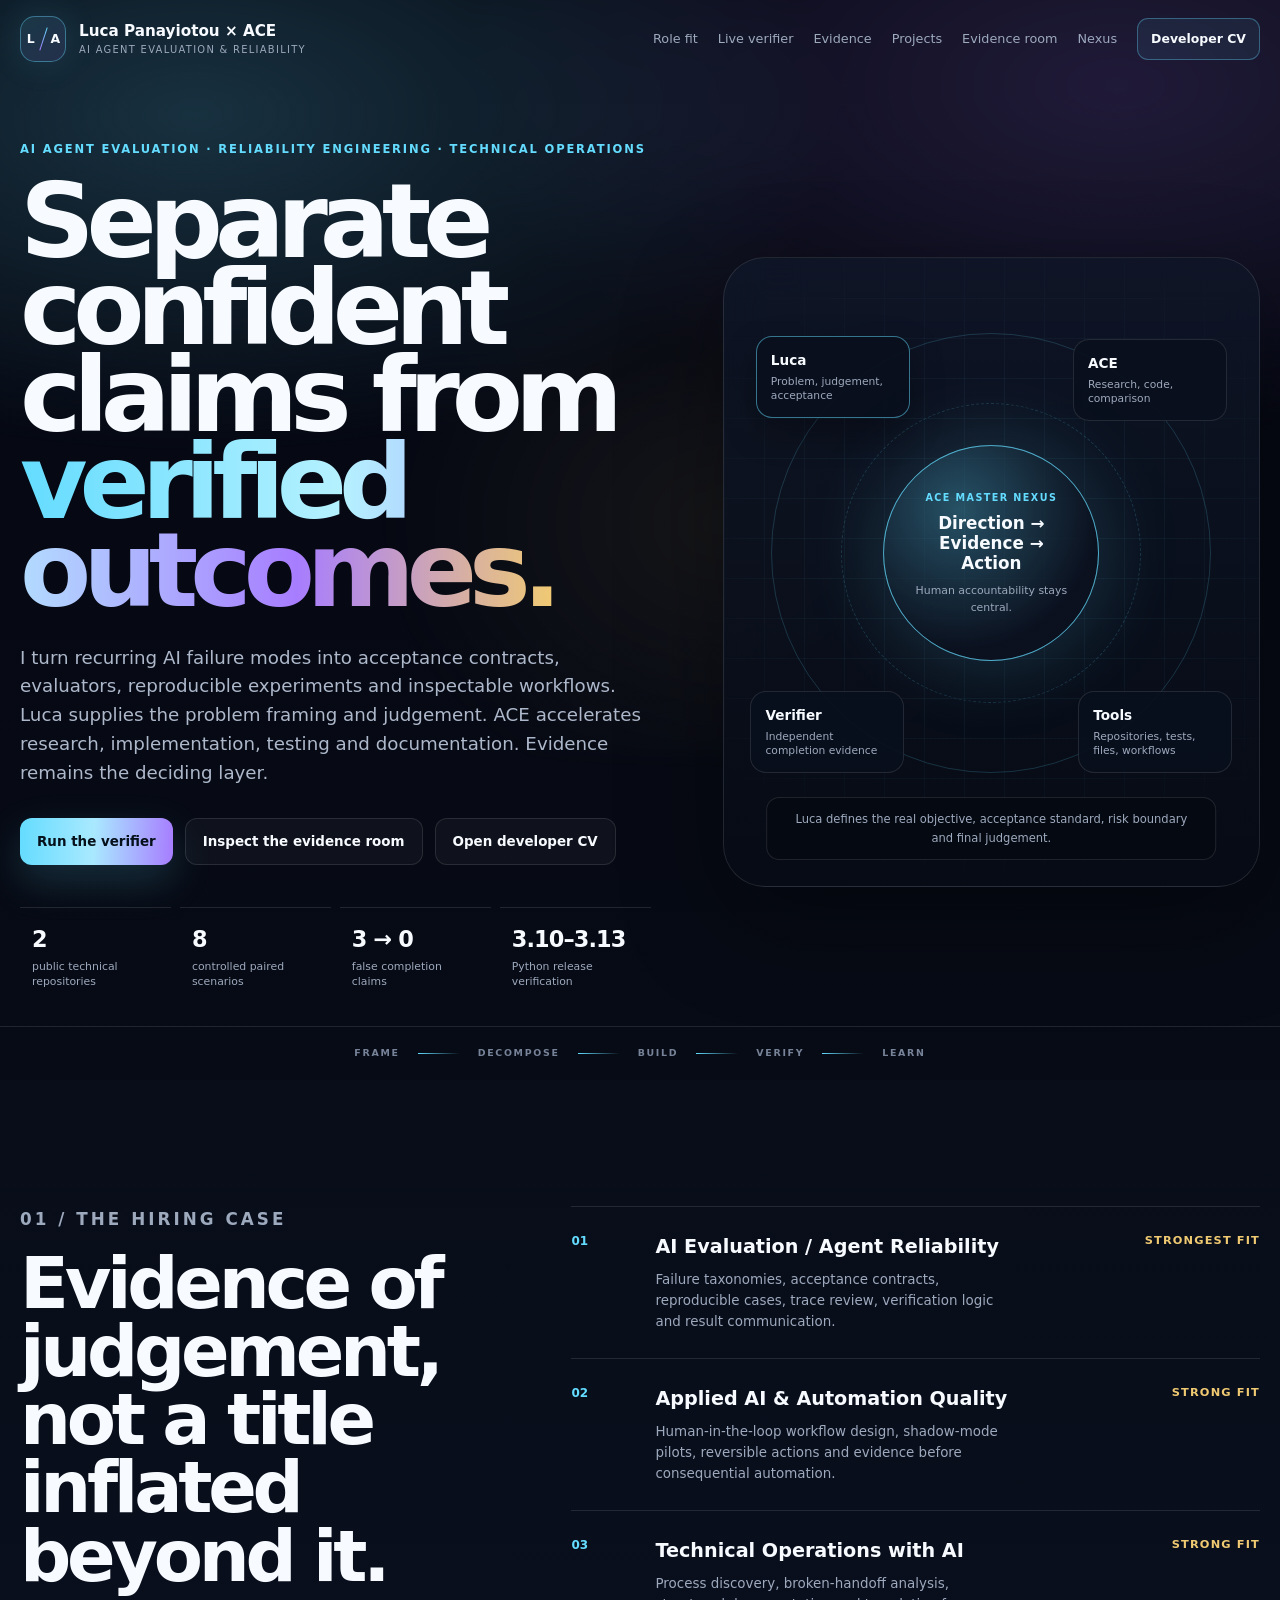
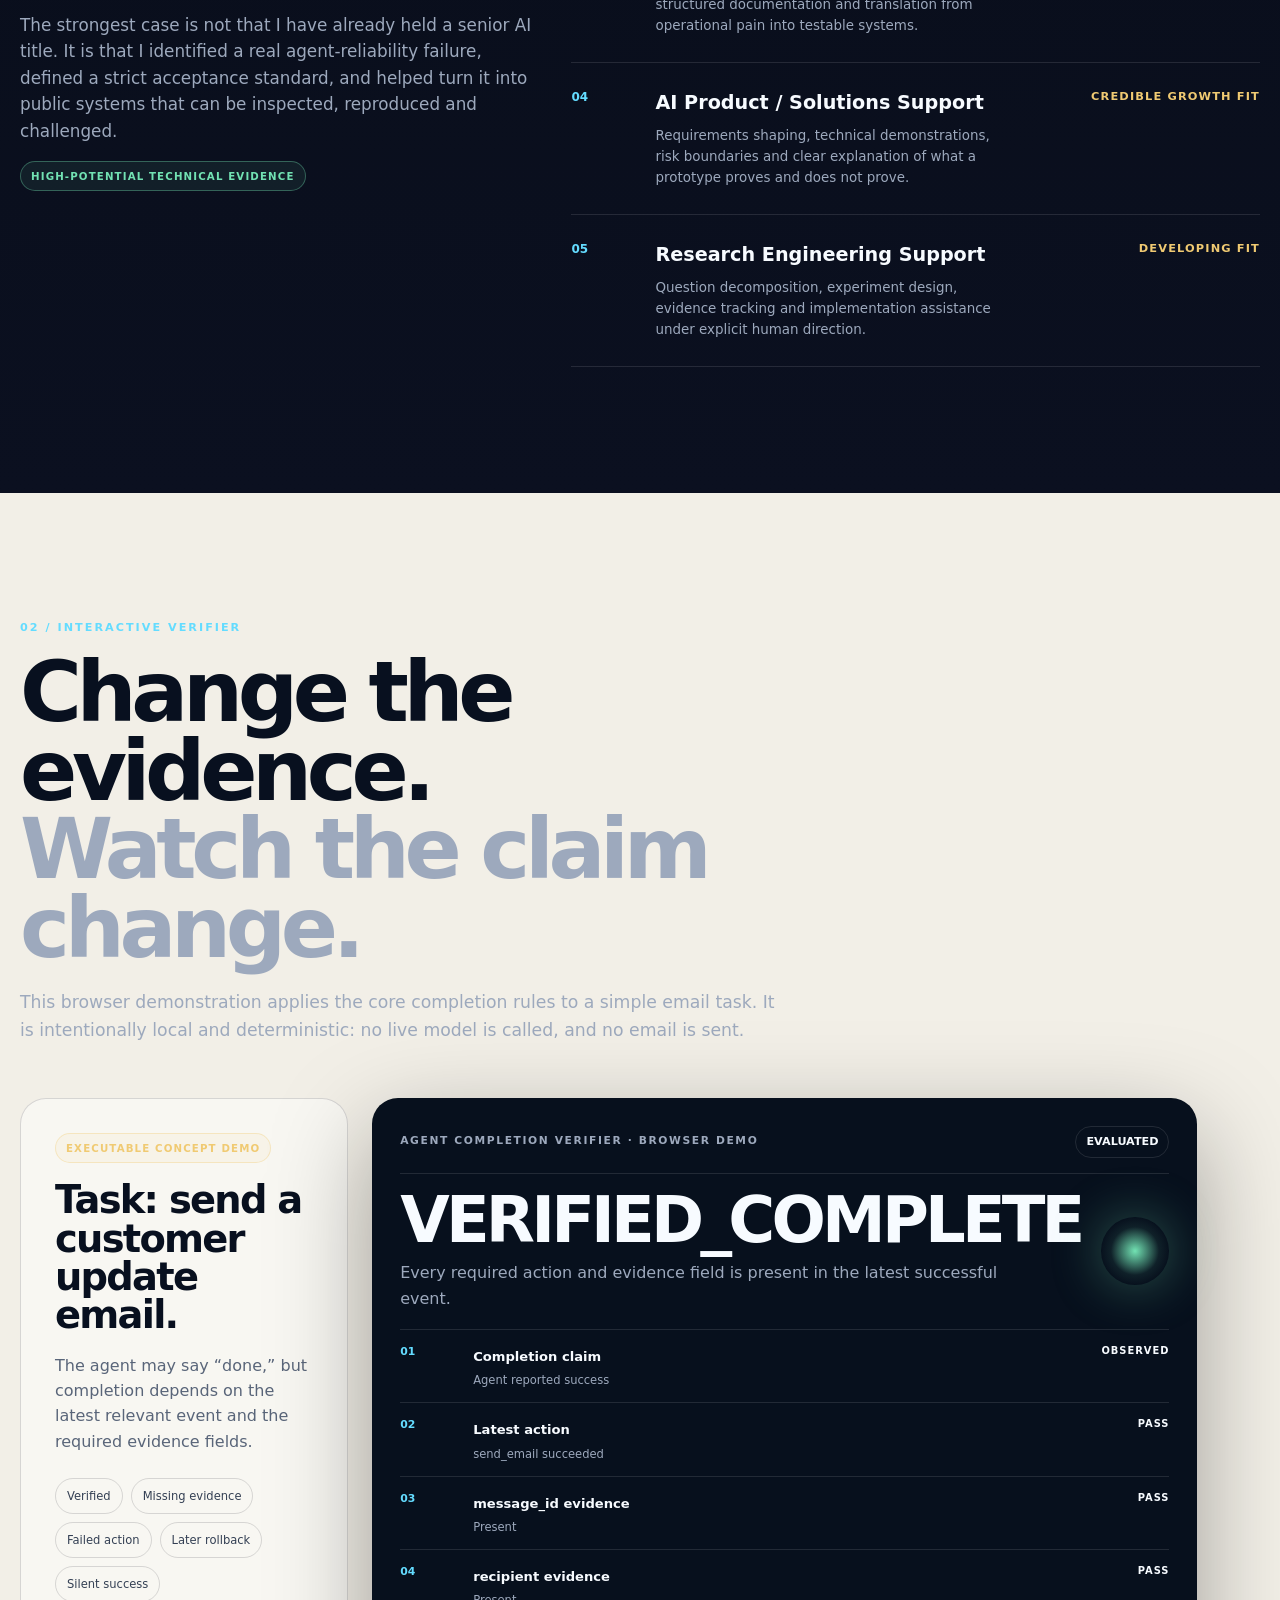
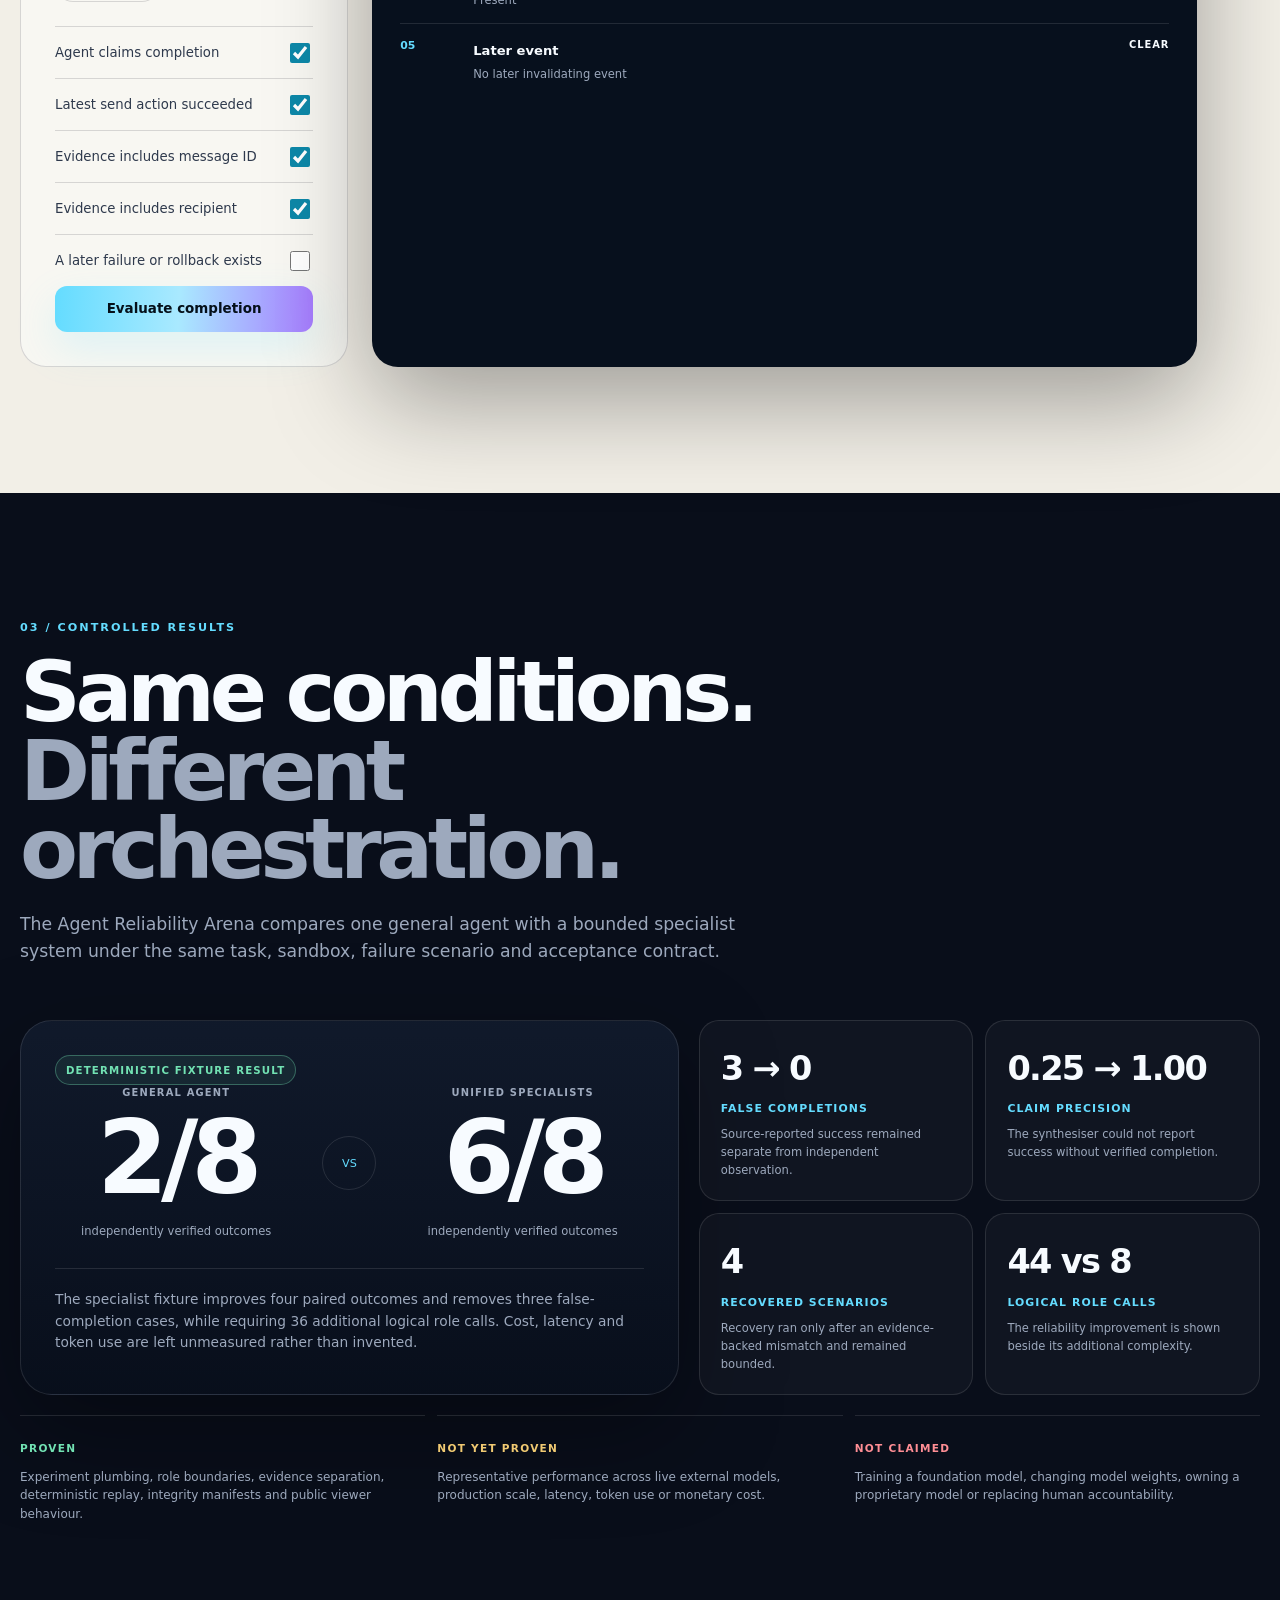
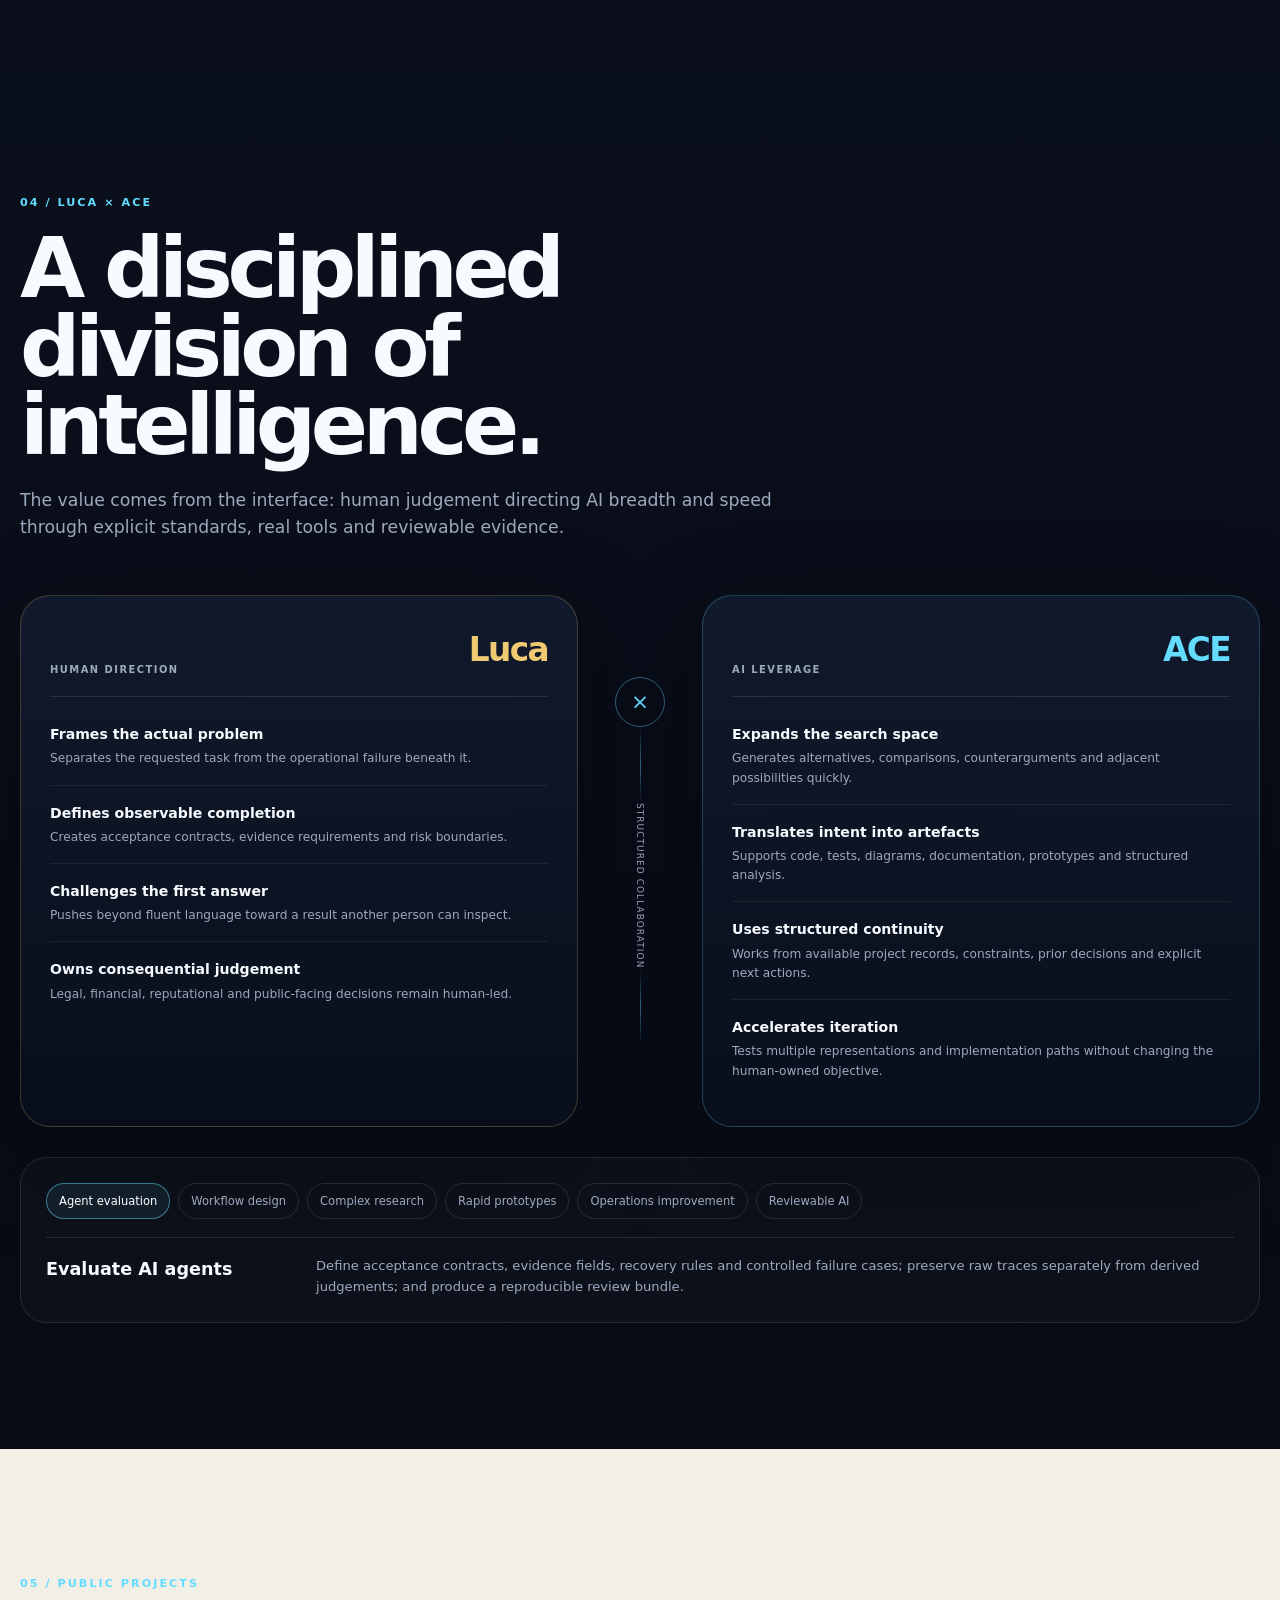
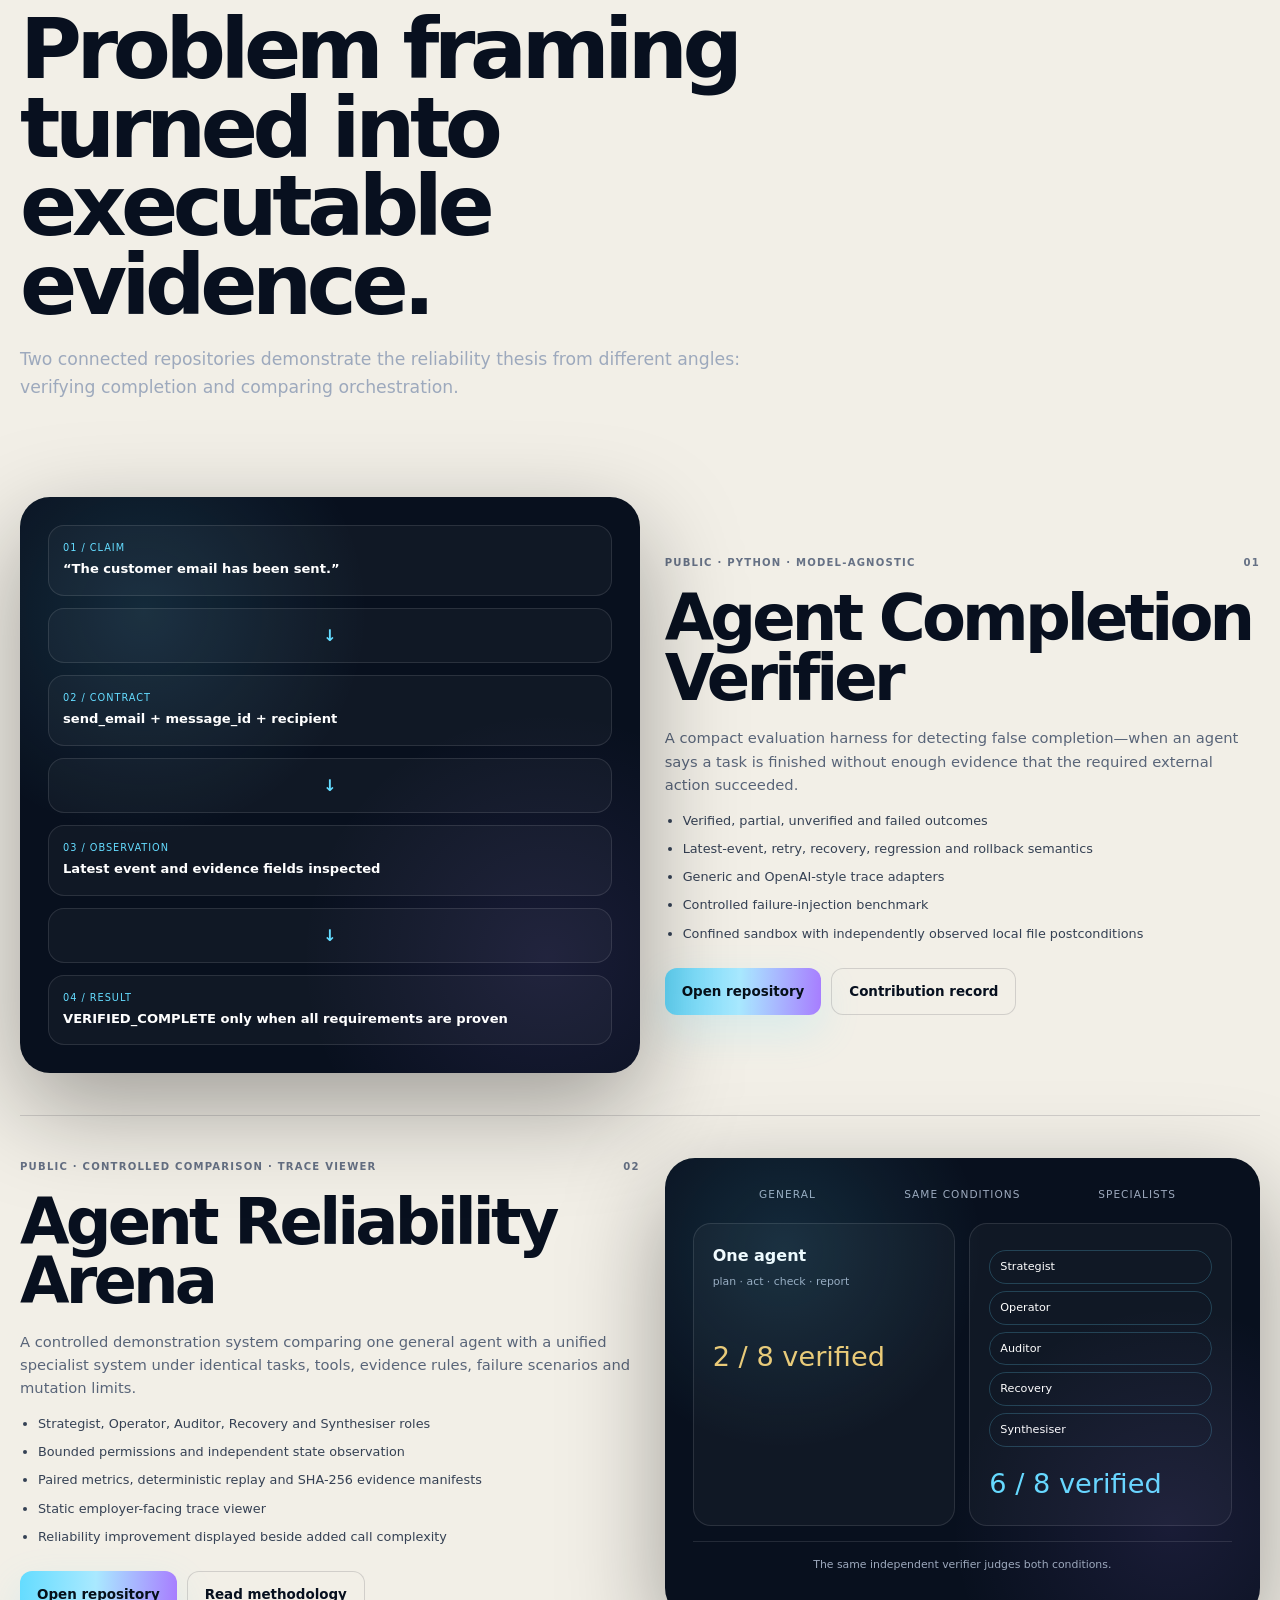
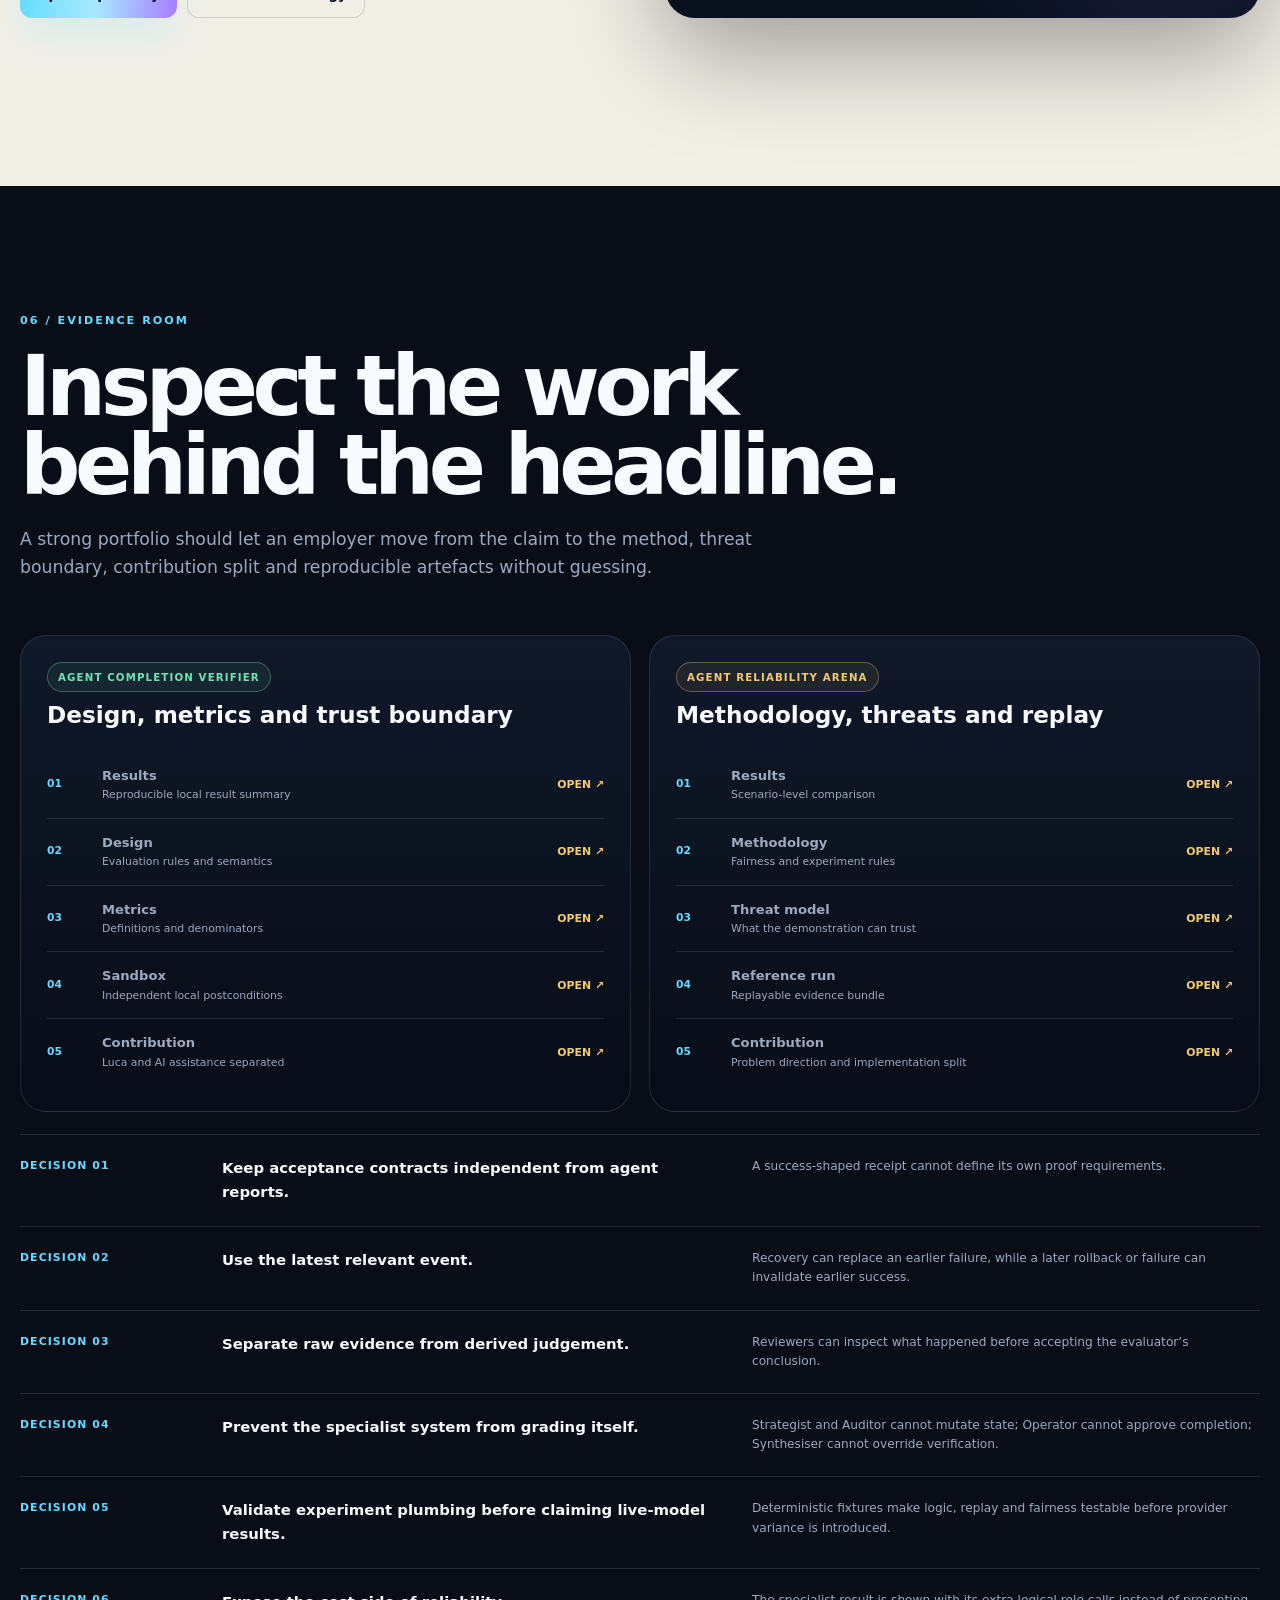
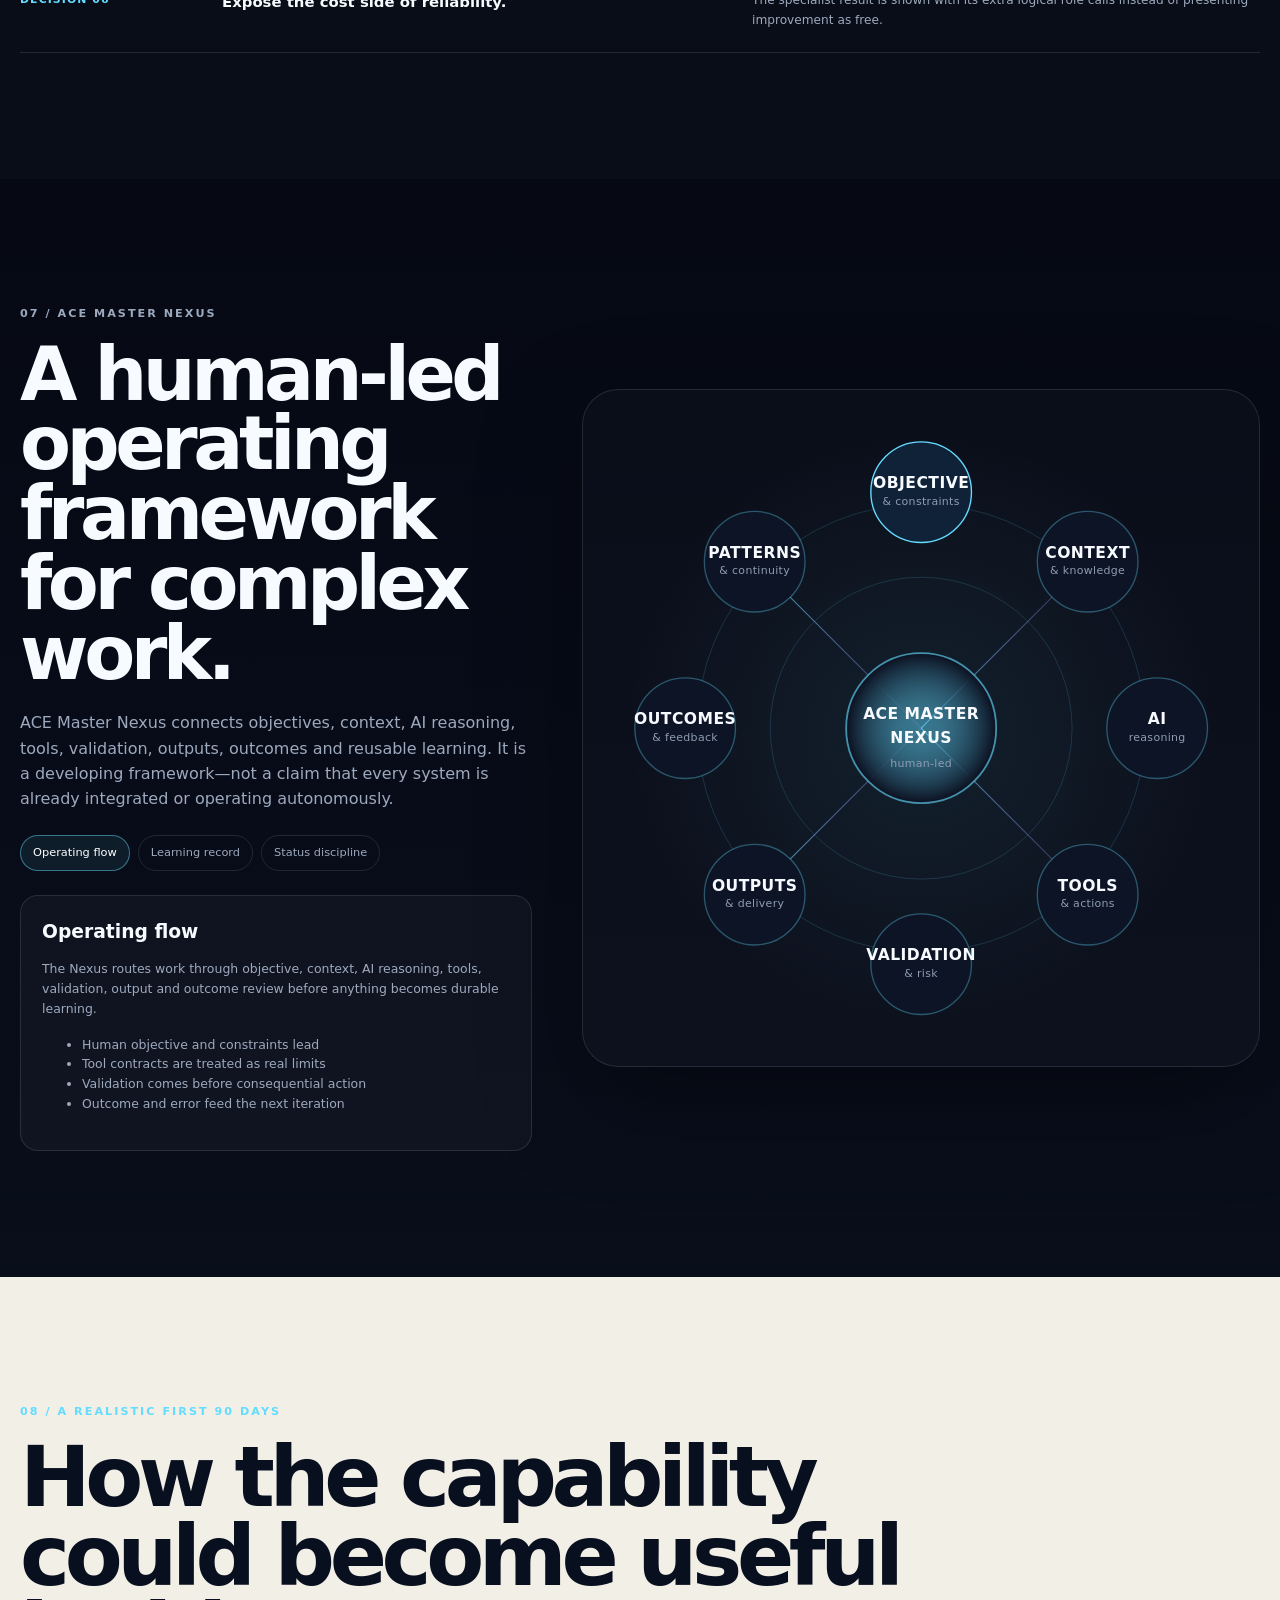
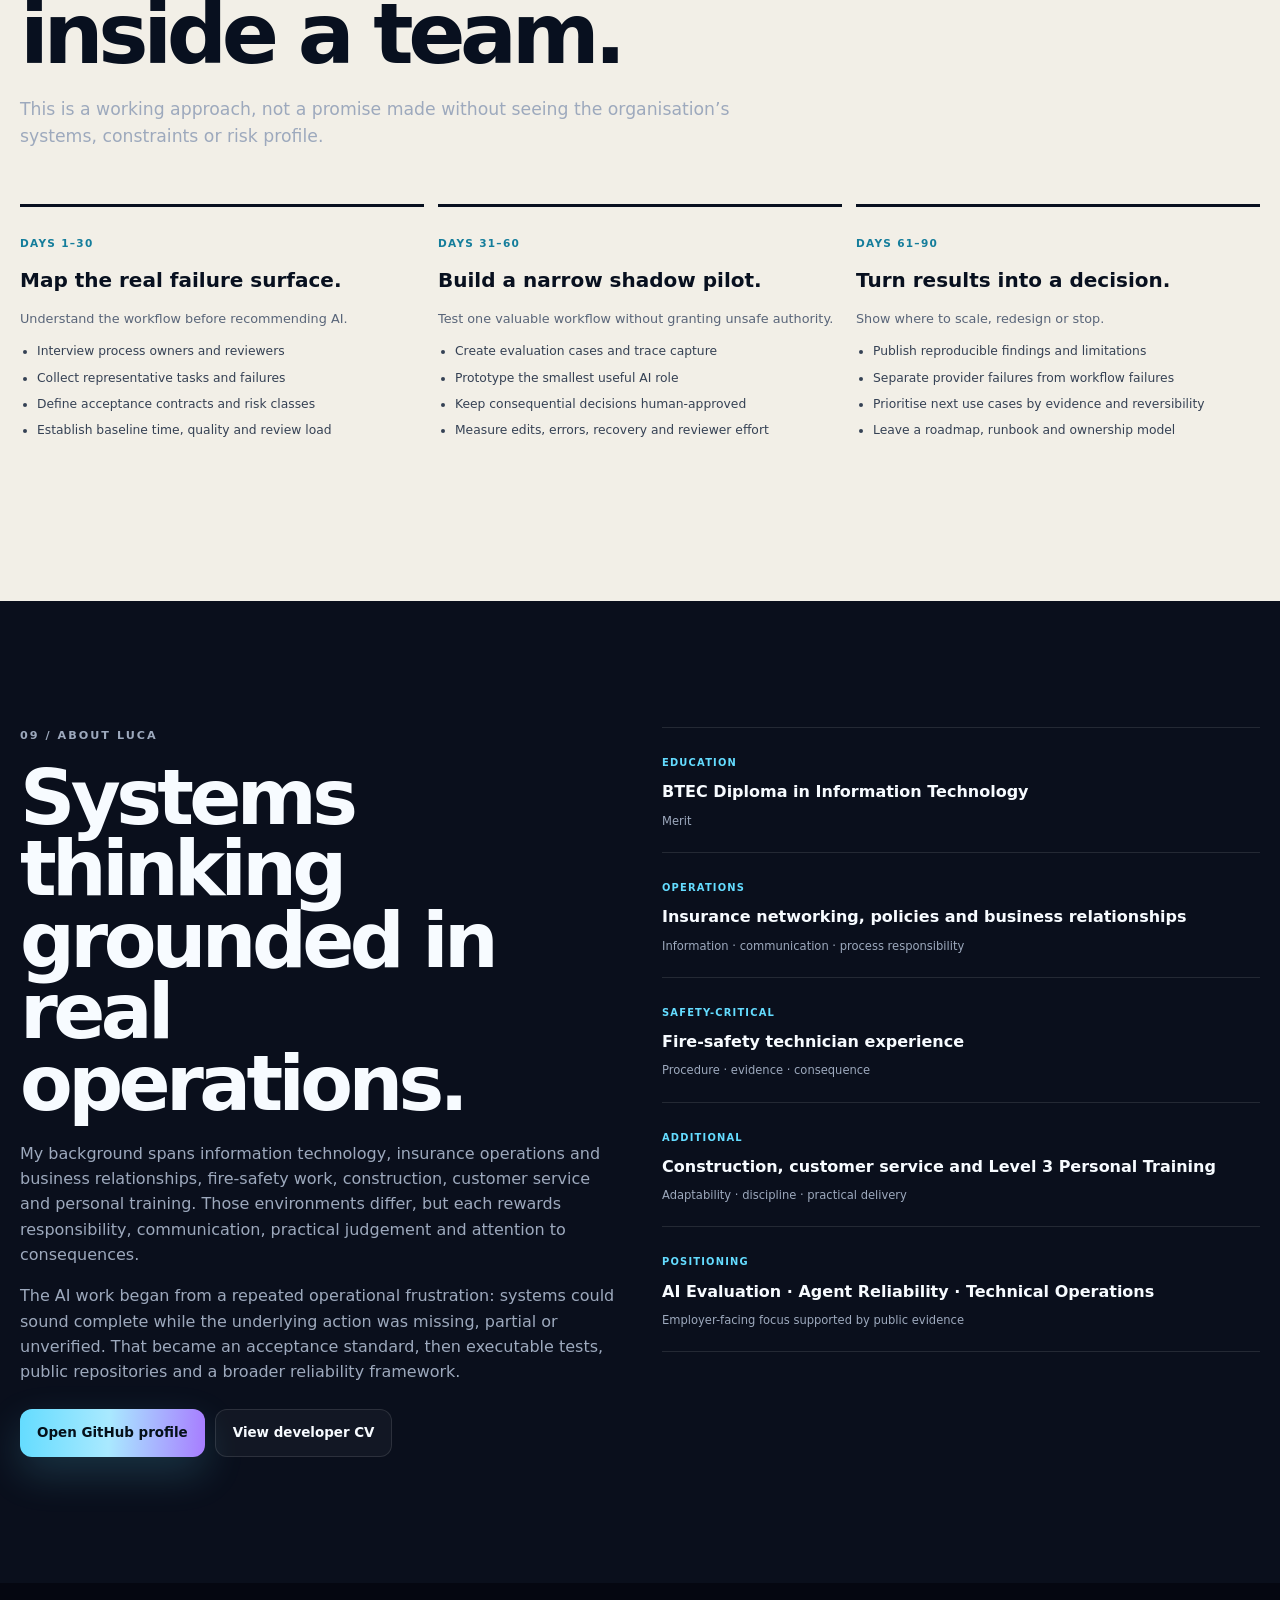
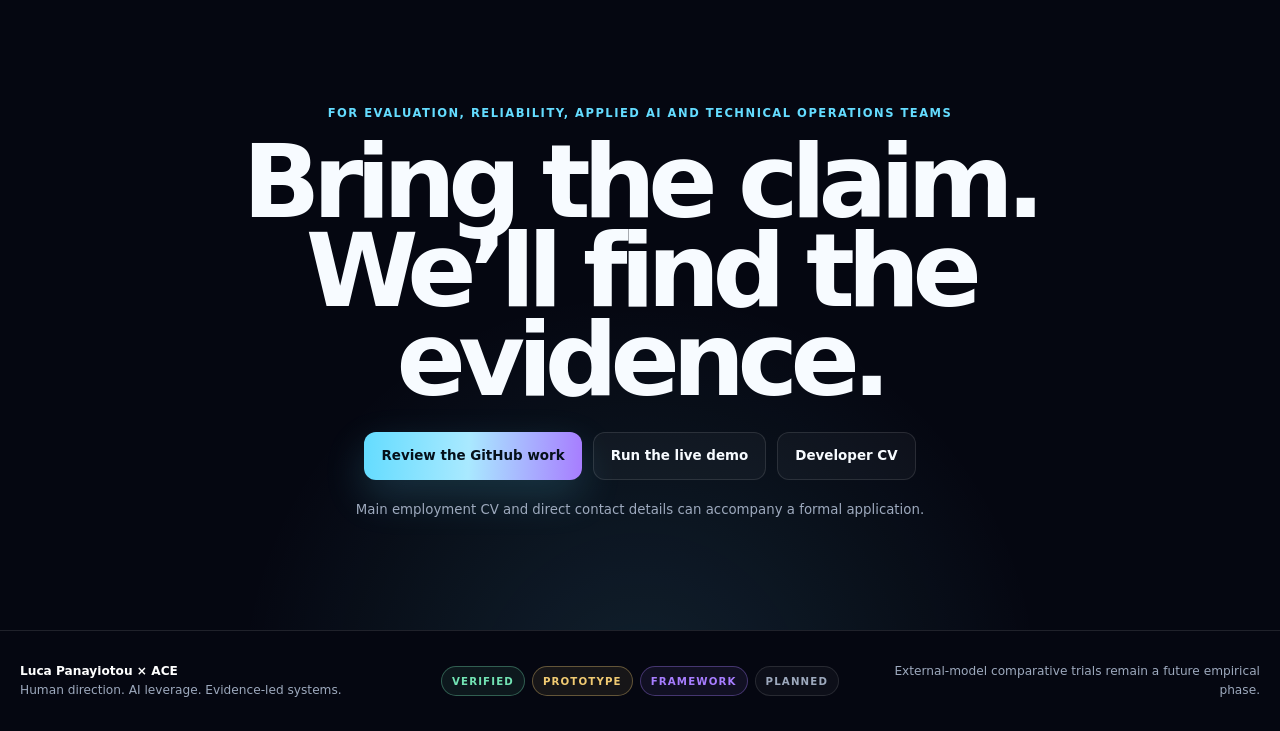
==== commit 60ed106f: "Rebuild portfolio as employer-facing AI reliability evidence room" ====
--- a/portfolio/index.html
+++ b/portfolio/index.html
@@ -1,375 +1,63 @@
 <!doctype html>
 <html lang="en">
 <head>
-  <meta charset="utf-8">
-  <meta name="viewport" content="width=device-width,initial-scale=1">
-  <meta name="description" content="Luca Panayiotou × ACE — AI evaluation, agent reliability, workflow architecture and evidence-led human–AI systems.">
-  <meta name="theme-color" content="#050712">
-  <meta property="og:title" content="Luca × ACE — Evidence-led AI systems">
-  <meta property="og:description" content="Human direction, AI leverage and independently verifiable execution.">
-  <title>Luca × ACE — AI Evaluation & Agent Reliability</title>
-  <link rel="stylesheet" href="styles.css">
-  <script src="script.js" defer></script>
+<meta charset="utf-8">
+<meta name="viewport" content="width=device-width,initial-scale=1">
+<meta name="description" content="Luca Panayiotou — AI agent evaluation, reliability engineering, workflow architecture and evidence-led technical operations.">
+<meta name="theme-color" content="#050711">
+<meta property="og:title" content="Luca Panayiotou × ACE — AI Agent Reliability">
+<meta property="og:description" content="Systems that separate confident claims from verified outcomes.">
+<title>Luca Panayiotou × ACE — AI Agent Evaluation & Reliability</title>
+<link rel="stylesheet" href="v3.css">
+<script src="v3.js" defer></script>
 </head>
 <body>
-  <a class="skip-link" href="#main">Skip to content</a>
-  <div class="cursor-glow" aria-hidden="true"></div>
+<a class="skip" href="#main">Skip to content</a>
+<div class="cursor" aria-hidden="true"></div>
+<header><div class="shell nav">
+<a class="brand" href="#top" aria-label="Luca and ACE home"><span class="mark" aria-hidden="true"><span>L</span><i></i><span>A</span></span><span class="brand-copy"><strong>Luca Panayiotou × ACE</strong><small>AI agent evaluation & reliability</small></span></a>
+<button class="menu" type="button" aria-expanded="false" aria-controls="navlinks">Menu</button>
+<nav id="navlinks" aria-label="Primary navigation"><a href="#hiring">Role fit</a><a href="#verifier">Live verifier</a><a href="#results">Evidence</a><a href="#projects">Projects</a><a href="#room">Evidence room</a><a href="#nexus">Nexus</a><button class="nav-button" type="button" data-cv>Developer CV</button></nav>
+</div></header>
+<main id="main">
+<section id="top" class="hero dark"><div class="aurora" aria-hidden="true"></div><div class="shell hero-grid">
+<div class="reveal"><p class="hero-role">AI agent evaluation · reliability engineering · technical operations</p><h1>Separate confident claims from <em>verified outcomes.</em></h1><p class="hero-lead">I turn recurring AI failure modes into acceptance contracts, evaluators, reproducible experiments and inspectable workflows. Luca supplies the problem framing and judgement. ACE accelerates research, implementation, testing and documentation. Evidence remains the deciding layer.</p><div class="hero-actions"><a class="button primary" href="#verifier">Run the verifier</a><a class="button" href="#room">Inspect the evidence room</a><button class="button" type="button" data-cv>Open developer CV</button></div><div class="proof-rail" aria-label="Portfolio proof"><div><strong>2</strong><span>public technical repositories</span></div><div><strong>8</strong><span>controlled paired scenarios</span></div><div><strong>3 → 0</strong><span>false completion claims</span></div><div><strong>3.10–3.13</strong><span>Python release verification</span></div></div></div>
+<div class="hero-stage reveal" aria-label="Human and AI evidence architecture"><div class="stage-grid" aria-hidden="true"></div><div class="orbit one" aria-hidden="true"></div><div class="orbit two" aria-hidden="true"></div><div class="core"><small>ACE MASTER NEXUS</small><strong>Direction → Evidence → Action</strong><p>Human accountability stays central.</p></div><button class="stage-node human active" data-stage="human" type="button"><b>Luca</b><span>Problem, judgement, acceptance</span></button><button class="stage-node ai" data-stage="ai" type="button"><b>ACE</b><span>Research, code, comparison</span></button><button class="stage-node tools" data-stage="tools" type="button"><b>Tools</b><span>Repositories, tests, files, workflows</span></button><button class="stage-node verify" data-stage="proof" type="button"><b>Verifier</b><span>Independent completion evidence</span></button><div id="stage-detail" class="stage-detail" aria-live="polite">Luca defines the real objective, acceptance standard, risk boundary and final judgement.</div></div>
+</div><div class="signal" aria-hidden="true"><span>FRAME</span><i></i><span>DECOMPOSE</span><i></i><span>BUILD</span><i></i><span>VERIFY</span><i></i><span>LEARN</span></div></section>
 
-  <header class="site-header">
-    <div class="shell nav-wrap">
-      <a class="brand" href="#top" aria-label="Luca and ACE home">
-        <span class="brand-mark" aria-hidden="true"><span>L</span><i></i><span>A</span></span>
-        <span class="brand-copy"><strong>Luca × ACE</strong><small>Human-led AI systems</small></span>
-      </a>
-      <button class="menu-toggle" type="button" aria-expanded="false" aria-controls="primary-nav">Menu</button>
-      <nav id="primary-nav" class="primary-nav" aria-label="Primary navigation">
-        <a href="#partnership">Partnership</a>
-        <a href="#proof">Proof</a>
-        <a href="#lab">Challenge Lab</a>
-        <a href="#projects">Projects</a>
-        <a href="#nexus">Nexus</a>
-        <a href="#about">About</a>
-        <button class="nav-cta" type="button" data-open-cv>Developer CV</button>
-      </nav>
-    </div>
-  </header>
+<section id="hiring" class="hiring"><div class="shell hiring-grid"><div class="hiring-statement reveal"><p class="kicker">01 / THE HIRING CASE</p><h2>Evidence of judgement, not a title inflated beyond it.</h2><p>The strongest case is not that I have already held a senior AI title. It is that I identified a real agent-reliability failure, defined a strict acceptance standard, and helped turn it into public systems that can be inspected, reproduced and challenged.</p><span class="status verified">High-potential technical evidence</span></div><div class="fit-list reveal">
+<article class="fit-row"><span>01</span><div><h3>AI Evaluation / Agent Reliability</h3><p>Failure taxonomies, acceptance contracts, reproducible cases, trace review, verification logic and result communication.</p></div><b>Strongest fit</b></article>
+<article class="fit-row"><span>02</span><div><h3>Applied AI & Automation Quality</h3><p>Human-in-the-loop workflow design, shadow-mode pilots, reversible actions and evidence before consequential automation.</p></div><b>Strong fit</b></article>
+<article class="fit-row"><span>03</span><div><h3>Technical Operations with AI</h3><p>Process discovery, broken-handoff analysis, structured documentation and translation from operational pain into testable systems.</p></div><b>Strong fit</b></article>
+<article class="fit-row"><span>04</span><div><h3>AI Product / Solutions Support</h3><p>Requirements shaping, technical demonstrations, risk boundaries and clear explanation of what a prototype proves and does not prove.</p></div><b>Credible growth fit</b></article>
+<article class="fit-row"><span>05</span><div><h3>Research Engineering Support</h3><p>Question decomposition, experiment design, evidence tracking and implementation assistance under explicit human direction.</p></div><b>Developing fit</b></article>
+</div></div></section>
 
-  <main id="main">
-    <section id="top" class="hero section-dark">
-      <div class="hero-aurora" aria-hidden="true"></div>
-      <div class="shell hero-grid">
-        <div class="hero-copy reveal">
-          <p class="hero-index">AI evaluation · agent reliability · workflow architecture</p>
-          <h1>Build systems that <em>know</em> when they are right.</h1>
-          <p class="hero-lead">Luca defines the real problem, acceptance standard and risk boundary. ACE brings advanced AI speed across research, coding, comparison, testing and documentation. Together, we turn ambiguous ideas into evidence-backed systems people can inspect and use.</p>
-          <div class="hero-actions">
-            <a class="button button-primary" href="#lab">Give us a problem</a>
-            <a class="button button-ghost" href="#proof">See the evidence</a>
-          </div>
-          <div class="hero-proof" aria-label="Portfolio proof summary">
-            <div><strong>2</strong><span>public technical projects</span></div>
-            <div><strong>8</strong><span>controlled reliability scenarios</span></div>
-            <div><strong>0</strong><span>false completions in specialist fixture</span></div>
-          </div>
-        </div>
+<section id="verifier" class="verifier-section"><div class="shell"><div class="section-head reveal"><p class="kicker">02 / INTERACTIVE VERIFIER</p><h2>Change the evidence.<br><span>Watch the claim change.</span></h2><p>This browser demonstration applies the core completion rules to a simple email task. It is intentionally local and deterministic: no live model is called, and no email is sent.</p></div><div class="verifier-grid">
+<div class="verifier-copy reveal"><span class="status prototype">Executable concept demo</span><h3>Task: send a customer update email.</h3><p>The agent may say “done,” but completion depends on the latest relevant event and the required evidence fields.</p><div class="preset-row" role="group" aria-label="Verifier scenarios"><button type="button" data-case="verified">Verified</button><button type="button" data-case="missing">Missing evidence</button><button type="button" data-case="failed">Failed action</button><button type="button" data-case="rollback">Later rollback</button><button type="button" data-case="silent">Silent success</button></div><div class="verifier-form"><label class="toggle"><span>Agent claims completion</span><input id="claim" type="checkbox" checked></label><label class="toggle"><span>Latest send action succeeded</span><input id="success" type="checkbox" checked></label><label class="toggle"><span>Evidence includes message ID</span><input id="message-id" type="checkbox" checked></label><label class="toggle"><span>Evidence includes recipient</span><input id="recipient" type="checkbox" checked></label><label class="toggle"><span>A later failure or rollback exists</span><input id="rollback" type="checkbox"></label><button id="evaluate" class="button primary" type="button">Evaluate completion</button></div></div>
+<div class="verifier-console reveal" aria-live="polite"><div class="console-top"><span>AGENT COMPLETION VERIFIER · BROWSER DEMO</span><b id="console-state" class="console-status">READY</b></div><div class="console-result"><div><h3 id="result-title">VERIFIED_COMPLETE</h3><p id="result-copy">Every required action and evidence field is present in the latest successful event.</p></div><div id="result-light" class="result-light"></div></div><ol id="trace" class="trace"></ol></div>
+</div></div></section>
 
-        <div class="system-stage reveal" aria-label="Human and AI collaboration architecture">
-          <div class="stage-grid" aria-hidden="true"></div>
-          <div class="stage-orbit orbit-one" aria-hidden="true"></div>
-          <div class="stage-orbit orbit-two" aria-hidden="true"></div>
-          <div class="stage-core">
-            <span class="core-signal"></span>
-            <small>ACE MASTER NEXUS</small>
-            <strong>Direction → Evidence → Action</strong>
-            <p>Human accountability remains central.</p>
-          </div>
-          <button class="stage-node node-human" type="button" data-stage="human"><b>Luca</b><span>Objective, judgement, acceptance</span></button>
-          <button class="stage-node node-ai" type="button" data-stage="ai"><b>ACE</b><span>Reasoning, generation, acceleration</span></button>
-          <button class="stage-node node-tools" type="button" data-stage="tools"><b>Tools</b><span>Code, search, files, workflows</span></button>
-          <button class="stage-node node-proof" type="button" data-stage="proof"><b>Verifier</b><span>Independent evidence checks</span></button>
-          <div id="stage-detail" class="stage-detail" aria-live="polite">Select a node to inspect the role it plays.</div>
-        </div>
-      </div>
-      <div class="signal-strip" aria-hidden="true"><span>DEFINE</span><i></i><span>DECOMPOSE</span><i></i><span>BUILD</span><i></i><span>VERIFY</span><i></i><span>LEARN</span></div>
-    </section>
+<section id="results" class="proof-section"><div class="shell"><div class="section-head reveal"><p class="kicker">03 / CONTROLLED RESULTS</p><h2>Same conditions.<br><span>Different orchestration.</span></h2><p>The Agent Reliability Arena compares one general agent with a bounded specialist system under the same task, sandbox, failure scenario and acceptance contract.</p></div><div class="results-grid"><article class="versus reveal"><span class="status verified">Deterministic fixture result</span><div class="versus-top"><div><small>GENERAL AGENT</small><strong>2/8</strong><span>independently verified outcomes</span></div><i>VS</i><div><small>UNIFIED SPECIALISTS</small><strong>6/8</strong><span>independently verified outcomes</span></div></div><p>The specialist fixture improves four paired outcomes and removes three false-completion cases, while requiring 36 additional logical role calls. Cost, latency and token use are left unmeasured rather than invented.</p></article><div class="metric-stack reveal"><article class="metric"><strong>3 → 0</strong><span>False completions</span><p>Source-reported success remained separate from independent observation.</p></article><article class="metric"><strong>0.25 → 1.00</strong><span>Claim precision</span><p>The synthesiser could not report success without verified completion.</p></article><article class="metric"><strong>4</strong><span>Recovered scenarios</span><p>Recovery ran only after an evidence-backed mismatch and remained bounded.</p></article><article class="metric"><strong>44 vs 8</strong><span>Logical role calls</span><p>The reliability improvement is shown beside its additional complexity.</p></article></div></div><div class="boundaries reveal"><div><b>PROVEN</b><p>Experiment plumbing, role boundaries, evidence separation, deterministic replay, integrity manifests and public viewer behaviour.</p></div><div><b>NOT YET PROVEN</b><p>Representative performance across live external models, production scale, latency, token use or monetary cost.</p></div><div><b>NOT CLAIMED</b><p>Training a foundation model, changing model weights, owning a proprietary model or replacing human accountability.</p></div></div></div></section>
 
-    <section id="partnership" class="partnership">
-      <div class="shell">
-        <div class="section-heading reveal">
-          <p class="section-number">01 / THE PARTNERSHIP</p>
-          <h2>Not “AI does everything.”<br><span>A better division of intelligence.</span></h2>
-          <p>Luca and ACE contribute different strengths. The value is in the interface between them: human judgement directing machine breadth and speed through explicit standards.</p>
-        </div>
+<section id="model" class="model"><div class="shell"><div class="section-head reveal"><p class="kicker">04 / LUCA × ACE</p><h2>A disciplined division of intelligence.</h2><p>The value comes from the interface: human judgement directing AI breadth and speed through explicit standards, real tools and reviewable evidence.</p></div><div class="model-board reveal"><article class="role human-role"><div class="role-head"><span>HUMAN DIRECTION</span><b>Luca</b></div><ul><li><strong>Frames the actual problem</strong><span>Separates the requested task from the operational failure beneath it.</span></li><li><strong>Defines observable completion</strong><span>Creates acceptance contracts, evidence requirements and risk boundaries.</span></li><li><strong>Challenges the first answer</strong><span>Pushes beyond fluent language toward a result another person can inspect.</span></li><li><strong>Owns consequential judgement</strong><span>Legal, financial, reputational and public-facing decisions remain human-led.</span></li></ul></article><div class="axis" aria-hidden="true"><span>×</span><i></i><small>structured collaboration</small><i></i></div><article class="role ai-role"><div class="role-head"><span>AI LEVERAGE</span><b>ACE</b></div><ul><li><strong>Expands the search space</strong><span>Generates alternatives, comparisons, counterarguments and adjacent possibilities quickly.</span></li><li><strong>Translates intent into artefacts</strong><span>Supports code, tests, diagrams, documentation, prototypes and structured analysis.</span></li><li><strong>Uses structured continuity</strong><span>Works from available project records, constraints, prior decisions and explicit next actions.</span></li><li><strong>Accelerates iteration</strong><span>Tests multiple representations and implementation paths without changing the human-owned objective.</span></li></ul></article></div><div class="capabilities reveal"><div class="cap-tabs" role="tablist" aria-label="Luca and ACE capabilities"><button class="active" data-cap="agent">Agent evaluation</button><button data-cap="workflow">Workflow design</button><button data-cap="research">Complex research</button><button data-cap="prototype">Rapid prototypes</button><button data-cap="operations">Operations improvement</button><button data-cap="governance">Reviewable AI</button></div><div id="cap-detail" class="cap-detail"><strong>Evaluate AI agents</strong><p>Define acceptance contracts, evidence fields, recovery rules and controlled failure cases; preserve raw traces separately from derived judgements; and produce a reproducible review bundle.</p></div></div></div></section>
 
-        <div class="partnership-board reveal">
-          <article class="role-column role-human">
-            <div class="role-top"><span>HUMAN DIRECTION</span><b>Luca</b></div>
-            <ul>
-              <li><strong>Frames the actual problem</strong><span>Separates the requested task from the deeper operational failure.</span></li>
-              <li><strong>Defines what counts as done</strong><span>Creates acceptance contracts, evidence requirements and risk boundaries.</span></li>
-              <li><strong>Challenges the first answer</strong><span>Pushes beyond polished language toward observable results.</span></li>
-              <li><strong>Owns consequential judgement</strong><span>Keeps legal, financial, reputational and public-facing decisions human-led.</span></li>
-            </ul>
-          </article>
+<section id="projects" class="projects"><div class="shell"><div class="section-head reveal"><p class="kicker">05 / PUBLIC PROJECTS</p><h2>Problem framing turned into executable evidence.</h2><p>Two connected repositories demonstrate the reliability thesis from different angles: verifying completion and comparing orchestration.</p></div>
+<article class="project reveal"><div class="project-copy"><div class="project-meta"><span>PUBLIC · PYTHON · MODEL-AGNOSTIC</span><b>01</b></div><h3>Agent Completion Verifier</h3><p>A compact evaluation harness for detecting false completion—when an agent says a task is finished without enough evidence that the required external action succeeded.</p><ul class="project-points"><li>Verified, partial, unverified and failed outcomes</li><li>Latest-event, retry, recovery, regression and rollback semantics</li><li>Generic and OpenAI-style trace adapters</li><li>Controlled failure-injection benchmark</li><li>Confined sandbox with independently observed local file postconditions</li></ul><div class="project-links"><a class="button primary" href="https://github.com/Luca-1304/agent-completion-verifier" target="_blank" rel="noreferrer">Open repository</a><a class="button" href="https://github.com/Luca-1304/agent-completion-verifier/blob/main/docs/CONTRIBUTION.md" target="_blank" rel="noreferrer">Contribution record</a></div></div><div class="project-visual"><div class="flow-box"><div><small>01 / CLAIM</small><b>“The customer email has been sent.”</b></div><div class="flow-arrow">↓</div><div><small>02 / CONTRACT</small><b>send_email + message_id + recipient</b></div><div class="flow-arrow">↓</div><div><small>03 / OBSERVATION</small><b>Latest event and evidence fields inspected</b></div><div class="flow-arrow">↓</div><div><small>04 / RESULT</small><b>VERIFIED_COMPLETE only when all requirements are proven</b></div></div></div></article>
+<article class="project reveal"><div class="project-copy"><div class="project-meta"><span>PUBLIC · CONTROLLED COMPARISON · TRACE VIEWER</span><b>02</b></div><h3>Agent Reliability Arena</h3><p>A controlled demonstration system comparing one general agent with a unified specialist system under identical tasks, tools, evidence rules, failure scenarios and mutation limits.</p><ul class="project-points"><li>Strategist, Operator, Auditor, Recovery and Synthesiser roles</li><li>Bounded permissions and independent state observation</li><li>Paired metrics, deterministic replay and SHA-256 evidence manifests</li><li>Static employer-facing trace viewer</li><li>Reliability improvement displayed beside added call complexity</li></ul><div class="project-links"><a class="button primary" href="https://github.com/Luca-1304/agent-reliability-arena" target="_blank" rel="noreferrer">Open repository</a><a class="button" href="https://github.com/Luca-1304/agent-reliability-arena/blob/main/docs/METHODOLOGY.md" target="_blank" rel="noreferrer">Read methodology</a></div></div><div class="project-visual arena-view"><div class="arena-head"><span>GENERAL</span><i>SAME CONDITIONS</i><span>SPECIALISTS</span></div><div class="arena-columns"><div><b>One agent</b><small>plan · act · check · report</small><em>2 / 8 verified</em></div><div class="specialists"><span>Strategist</span><span>Operator</span><span>Auditor</span><span>Recovery</span><span>Synthesiser</span><em>6 / 8 verified</em></div></div><div class="arena-foot">The same independent verifier judges both conditions.</div></div></article>
+</div></section>
 
-          <div class="partnership-axis" aria-hidden="true"><span>×</span><i></i><small>structured collaboration</small><i></i></div>
+<section id="room" class="evidence-room"><div class="shell"><div class="section-head reveal"><p class="kicker">06 / EVIDENCE ROOM</p><h2>Inspect the work behind the headline.</h2><p>A strong portfolio should let an employer move from the claim to the method, threat boundary, contribution split and reproducible artefacts without guessing.</p></div><div class="doc-grid reveal"><article class="doc-group"><span class="status verified">Agent Completion Verifier</span><h3>Design, metrics and trust boundary</h3><div class="doc-links"><a href="https://github.com/Luca-1304/agent-completion-verifier/blob/main/RESULTS.md" target="_blank" rel="noreferrer"><i>01</i><span><strong>Results</strong><br>Reproducible local result summary</span><b>OPEN ↗</b></a><a href="https://github.com/Luca-1304/agent-completion-verifier/blob/main/docs/DESIGN.md" target="_blank" rel="noreferrer"><i>02</i><span><strong>Design</strong><br>Evaluation rules and semantics</span><b>OPEN ↗</b></a><a href="https://github.com/Luca-1304/agent-completion-verifier/blob/main/docs/METRICS.md" target="_blank" rel="noreferrer"><i>03</i><span><strong>Metrics</strong><br>Definitions and denominators</span><b>OPEN ↗</b></a><a href="https://github.com/Luca-1304/agent-completion-verifier/blob/main/docs/SANDBOX.md" target="_blank" rel="noreferrer"><i>04</i><span><strong>Sandbox</strong><br>Independent local postconditions</span><b>OPEN ↗</b></a><a href="https://github.com/Luca-1304/agent-completion-verifier/blob/main/docs/CONTRIBUTION.md" target="_blank" rel="noreferrer"><i>05</i><span><strong>Contribution</strong><br>Luca and AI assistance separated</span><b>OPEN ↗</b></a></div></article><article class="doc-group"><span class="status prototype">Agent Reliability Arena</span><h3>Methodology, threats and replay</h3><div class="doc-links"><a href="https://github.com/Luca-1304/agent-reliability-arena/blob/main/RESULTS.md" target="_blank" rel="noreferrer"><i>01</i><span><strong>Results</strong><br>Scenario-level comparison</span><b>OPEN ↗</b></a><a href="https://github.com/Luca-1304/agent-reliability-arena/blob/main/docs/METHODOLOGY.md" target="_blank" rel="noreferrer"><i>02</i><span><strong>Methodology</strong><br>Fairness and experiment rules</span><b>OPEN ↗</b></a><a href="https://github.com/Luca-1304/agent-reliability-arena/blob/main/docs/THREAT_MODEL.md" target="_blank" rel="noreferrer"><i>03</i><span><strong>Threat model</strong><br>What the demonstration can trust</span><b>OPEN ↗</b></a><a href="https://github.com/Luca-1304/agent-reliability-arena/tree/main/reference_runs/fixture-v1" target="_blank" rel="noreferrer"><i>04</i><span><strong>Reference run</strong><br>Replayable evidence bundle</span><b>OPEN ↗</b></a><a href="https://github.com/Luca-1304/agent-reliability-arena/blob/main/docs/CONTRIBUTION.md" target="_blank" rel="noreferrer"><i>05</i><span><strong>Contribution</strong><br>Problem direction and implementation split</span><b>OPEN ↗</b></a></div></article></div><div class="decisions reveal"><article class="decision"><span>DECISION 01</span><h4>Keep acceptance contracts independent from agent reports.</h4><p>A success-shaped receipt cannot define its own proof requirements.</p></article><article class="decision"><span>DECISION 02</span><h4>Use the latest relevant event.</h4><p>Recovery can replace an earlier failure, while a later rollback or failure can invalidate earlier success.</p></article><article class="decision"><span>DECISION 03</span><h4>Separate raw evidence from derived judgement.</h4><p>Reviewers can inspect what happened before accepting the evaluator’s conclusion.</p></article><article class="decision"><span>DECISION 04</span><h4>Prevent the specialist system from grading itself.</h4><p>Strategist and Auditor cannot mutate state; Operator cannot approve completion; Synthesiser cannot override verification.</p></article><article class="decision"><span>DECISION 05</span><h4>Validate experiment plumbing before claiming live-model results.</h4><p>Deterministic fixtures make logic, replay and fairness testable before provider variance is introduced.</p></article><article class="decision"><span>DECISION 06</span><h4>Expose the cost side of reliability.</h4><p>The specialist result is shown with its extra logical role calls instead of presenting improvement as free.</p></article></div></div></section>
 
-          <article class="role-column role-ai">
-            <div class="role-top"><span>AI LEVERAGE</span><b>ACE</b></div>
-            <ul>
-              <li><strong>Expands the search space</strong><span>Generates options, comparisons, counterarguments and adjacent possibilities quickly.</span></li>
-              <li><strong>Translates intent into artefacts</strong><span>Supports code, test plans, diagrams, documentation, prototypes and structured analysis.</span></li>
-              <li><strong>Maintains complex context</strong><span>Connects decisions, constraints, prior failures and reusable patterns across a project.</span></li>
-              <li><strong>Accelerates iteration</strong><span>Tests multiple representations and implementation paths without losing the core objective.</span></li>
-            </ul>
-          </article>
-        </div>
+<section id="nexus" class="nexus"><div class="shell nexus-grid"><div class="nexus-copy reveal"><p class="kicker">07 / ACE MASTER NEXUS</p><h2>A human-led operating framework for complex work.</h2><p>ACE Master Nexus connects objectives, context, AI reasoning, tools, validation, outputs, outcomes and reusable learning. It is a developing framework—not a claim that every system is already integrated or operating autonomously.</p><div class="nexus-tabs"><button class="active" data-nview="flow">Operating flow</button><button data-nview="record">Learning record</button><button data-nview="status">Status discipline</button></div><div id="nexus-detail" class="nexus-detail"></div></div><div class="nexus-canvas reveal"><svg viewBox="0 0 700 700" role="img" aria-labelledby="ntitle ndesc"><title id="ntitle">ACE Master Nexus architecture</title><desc id="ndesc">Eight connected nodes around a central human-led Nexus.</desc><defs><radialGradient id="cg"><stop offset="0" stop-color="#64dcff" stop-opacity=".46"/><stop offset="1" stop-color="#0b1020"/></radialGradient><linearGradient id="lg"><stop stop-color="#64dcff" stop-opacity=".72"/><stop offset="1" stop-color="#a77dff" stop-opacity=".2"/></linearGradient></defs><circle class="ring" cx="350" cy="350" r="245"/><circle class="ring" cx="350" cy="350" r="165"/><g class="nline"><line x1="350" y1="350" x2="350" y2="92"/><line x1="350" y1="350" x2="532" y2="168"/><line x1="350" y1="350" x2="608" y2="350"/><line x1="350" y1="350" x2="532" y2="532"/><line x1="350" y1="350" x2="350" y2="608"/><line x1="350" y1="350" x2="168" y2="532"/><line x1="350" y1="350" x2="92" y2="350"/><line x1="350" y1="350" x2="168" y2="168"/></g><g class="ncore"><circle cx="350" cy="350" r="82" fill="url(#cg)"/><text x="350" y="340">ACE MASTER</text><text x="350" y="366">NEXUS</text><text class="caption" x="350" y="393">human-led</text></g><g class="nnode active" data-node="objective"><circle cx="350" cy="92" r="55"/><text x="350" y="88">OBJECTIVE</text><text class="caption" x="350" y="106">&amp; constraints</text></g><g class="nnode" data-node="context"><circle cx="532" cy="168" r="55"/><text x="532" y="164">CONTEXT</text><text class="caption" x="532" y="182">&amp; knowledge</text></g><g class="nnode" data-node="reasoning"><circle cx="608" cy="350" r="55"/><text x="608" y="346">AI</text><text class="caption" x="608" y="364">reasoning</text></g><g class="nnode" data-node="tools"><circle cx="532" cy="532" r="55"/><text x="532" y="528">TOOLS</text><text class="caption" x="532" y="546">&amp; actions</text></g><g class="nnode" data-node="validation"><circle cx="350" cy="608" r="55"/><text x="350" y="604">VALIDATION</text><text class="caption" x="350" y="622">&amp; risk</text></g><g class="nnode" data-node="outputs"><circle cx="168" cy="532" r="55"/><text x="168" y="528">OUTPUTS</text><text class="caption" x="168" y="546">&amp; delivery</text></g><g class="nnode" data-node="outcomes"><circle cx="92" cy="350" r="55"/><text x="92" y="346">OUTCOMES</text><text class="caption" x="92" y="364">&amp; feedback</text></g><g class="nnode" data-node="patterns"><circle cx="168" cy="168" r="55"/><text x="168" y="164">PATTERNS</text><text class="caption" x="168" y="182">&amp; continuity</text></g></svg></div></div></section>
 
-        <div class="combined-output reveal">
-          <span class="combined-label">TOGETHER WE CAN</span>
-          <div class="capability-ribbon">
-            <button data-capability="agent">Evaluate AI agents</button>
-            <button data-capability="workflow">Design safer workflows</button>
-            <button data-capability="research">Decompose difficult research</button>
-            <button data-capability="prototype">Build credible prototypes</button>
-            <button data-capability="operations">Improve operations</button>
-            <button data-capability="governance">Make AI decisions reviewable</button>
-          </div>
-          <div id="capability-detail" class="capability-detail" aria-live="polite">
-            <strong>Choose a capability.</strong>
-            <p>See the concrete contribution Luca and ACE can make for a company or project.</p>
-          </div>
-        </div>
-      </div>
-    </section>
+<section id="roadmap" class="roadmap"><div class="shell"><div class="section-head reveal"><p class="kicker">08 / A REALISTIC FIRST 90 DAYS</p><h2>How the capability could become useful inside a team.</h2><p>This is a working approach, not a promise made without seeing the organisation’s systems, constraints or risk profile.</p></div><div class="roadmap-grid reveal"><article class="phase"><span>DAYS 1–30</span><h3>Map the real failure surface.</h3><p>Understand the workflow before recommending AI.</p><ul><li>Interview process owners and reviewers</li><li>Collect representative tasks and failures</li><li>Define acceptance contracts and risk classes</li><li>Establish baseline time, quality and review load</li></ul></article><article class="phase"><span>DAYS 31–60</span><h3>Build a narrow shadow pilot.</h3><p>Test one valuable workflow without granting unsafe authority.</p><ul><li>Create evaluation cases and trace capture</li><li>Prototype the smallest useful AI role</li><li>Keep consequential decisions human-approved</li><li>Measure edits, errors, recovery and reviewer effort</li></ul></article><article class="phase"><span>DAYS 61–90</span><h3>Turn results into a decision.</h3><p>Show where to scale, redesign or stop.</p><ul><li>Publish reproducible findings and limitations</li><li>Separate provider failures from workflow failures</li><li>Prioritise next use cases by evidence and reversibility</li><li>Leave a roadmap, runbook and ownership model</li></ul></article></div></div></section>
 
-    <section id="proof" class="proof-section section-light">
-      <div class="shell">
-        <div class="proof-heading reveal">
-          <p class="section-number">02 / PUBLIC EVIDENCE</p>
-          <h2>Claims tied to artefacts,<br>not confidence.</h2>
-          <p>The strongest portfolio evidence is public, reproducible and deliberately narrow about what it proves.</p>
-        </div>
+<section id="about" class="about"><div class="shell about-grid"><div class="about-copy reveal"><p class="kicker">09 / ABOUT LUCA</p><h2>Systems thinking grounded in real operations.</h2><p>My background spans information technology, insurance operations and business relationships, fire-safety work, construction, customer service and personal training. Those environments differ, but each rewards responsibility, communication, practical judgement and attention to consequences.</p><p>The AI work began from a repeated operational frustration: systems could sound complete while the underlying action was missing, partial or unverified. That became an acceptance standard, then executable tests, public repositories and a broader reliability framework.</p><div class="about-actions"><a class="button primary" href="https://github.com/Luca-1304" target="_blank" rel="noreferrer">Open GitHub profile</a><button class="button" type="button" data-cv>View developer CV</button></div></div><div class="ledger reveal"><article><small>EDUCATION</small><h3>BTEC Diploma in Information Technology</h3><span>Merit</span></article><article><small>OPERATIONS</small><h3>Insurance networking, policies and business relationships</h3><span>Information · communication · process responsibility</span></article><article><small>SAFETY-CRITICAL</small><h3>Fire-safety technician experience</h3><span>Procedure · evidence · consequence</span></article><article><small>ADDITIONAL</small><h3>Construction, customer service and Level 3 Personal Training</h3><span>Adaptability · discipline · practical delivery</span></article><article><small>POSITIONING</small><h3>AI Evaluation · Agent Reliability · Technical Operations</h3><span>Employer-facing focus supported by public evidence</span></article></div></div></section>
 
-        <div class="proof-layout">
-          <article class="metric-feature reveal">
-            <span class="status status-verified">Deterministic fixture result</span>
-            <div class="metric-versus">
-              <div><small>GENERAL AGENT</small><strong>2<sup>/8</sup></strong><span>independently verified outcomes</span></div>
-              <i>VS</i>
-              <div><small>UNIFIED SPECIALISTS</small><strong>6<sup>/8</sup></strong><span>independently verified outcomes</span></div>
-            </div>
-            <p>Same task, tools, evidence rules and failure scenarios. Different orchestration. The specialist fixture improved four paired outcomes while requiring more logical role calls.</p>
-          </article>
-
-          <div class="proof-stack reveal">
-            <article><strong>3 → 0</strong><span>false completion claims</span><p>Source-reported success was kept separate from independent observation.</p></article>
-            <article><strong>0.25 → 1.00</strong><span>claim precision</span><p>The specialist synthesiser could not claim success without a verified completion status.</p></article>
-            <article><strong>4</strong><span>recovered scenarios</span><p>Recovery ran only after an evidence-backed mismatch and remained bounded.</p></article>
-            <article><strong>3.10–3.13</strong><span>Python verification range</span><p>Release checks cover compilation, tests, deterministic artifacts, integrity and static-viewer requirements.</p></article>
-          </div>
-        </div>
-
-        <div class="evidence-boundary reveal">
-          <div><span>PROVEN</span><p>Experiment plumbing, role boundaries, evidence separation, replay, deterministic fixtures and public trace-viewer behaviour.</p></div>
-          <div><span>NOT YET PROVEN</span><p>Representative performance across live external models, production infrastructure, latency, token use or monetary cost.</p></div>
-          <div><span>NOT CLAIMED</span><p>Training a foundation model, changing model weights, owning a proprietary model or removing the need for human accountability.</p></div>
-        </div>
-      </div>
-    </section>
-
-    <section id="lab" class="challenge-lab">
-      <div class="shell lab-grid">
-        <div class="lab-intro reveal">
-          <p class="section-number">03 / INTERACTIVE CHALLENGE LAB</p>
-          <h2>Give the system a messy problem.</h2>
-          <p>This transparent client-side simulation shows the workflow shape Luca and ACE would use. It does not call a live model or pretend to solve your organisation from one text box.</p>
-          <div class="lab-presets" role="group" aria-label="Example challenges">
-            <button data-preset="completion">An AI agent says a task is finished, but we cannot prove it.</button>
-            <button data-preset="operations">A business process is slow and breaks across handoffs.</button>
-            <button data-preset="research">A technical research question is too broad to act on.</button>
-            <button data-preset="adoption">We want to use AI but do not know where it adds real value.</button>
-          </div>
-          <label for="challenge-input">Your challenge</label>
-          <textarea id="challenge-input" rows="5" placeholder="Describe the unclear, risky or cross-functional problem..."></textarea>
-          <button id="run-lab" class="button button-primary" type="button">Run the workflow</button>
-          <small class="lab-disclaimer">Illustrative rule-based output · no live AI model call</small>
-        </div>
-
-        <div class="lab-output reveal" aria-live="polite">
-          <div class="lab-output-top"><span>ACE WORKFLOW TRACE</span><b id="lab-state">READY</b></div>
-          <ol id="lab-steps" class="lab-steps">
-            <li><i>01</i><div><small>Objective</small><strong>Waiting for a challenge</strong><p>The system will first clarify what outcome actually matters.</p></div></li>
-            <li><i>02</i><div><small>Acceptance</small><strong>Define observable completion</strong><p>Replace success-shaped language with testable criteria.</p></div></li>
-            <li><i>03</i><div><small>Evidence</small><strong>Identify proof sources</strong><p>Decide what data, state or artefact can independently support the claim.</p></div></li>
-            <li><i>04</i><div><small>Design</small><strong>Choose the smallest useful workflow</strong><p>Allocate human, AI and tool responsibilities explicitly.</p></div></li>
-            <li><i>05</i><div><small>Verification</small><strong>Test failure and recovery paths</strong><p>Check the system against mismatch, partial success and rollback.</p></div></li>
-            <li><i>06</i><div><small>Delivery</small><strong>Create a usable next artefact</strong><p>Produce a prototype, decision record, test plan or implementation map.</p></div></li>
-          </ol>
-        </div>
-      </div>
-    </section>
-
-    <section id="projects" class="projects-section">
-      <div class="shell">
-        <div class="section-heading reveal">
-          <p class="section-number">04 / PUBLIC PROJECTS</p>
-          <h2>Two projects. One reliability thesis.</h2>
-          <p>An AI agent should not be trusted because it sounds certain. Completion and orchestration should be evaluated against observable evidence.</p>
-        </div>
-
-        <article class="project-feature project-verifier reveal">
-          <div class="project-copy">
-            <div class="project-meta"><span>PUBLIC · PYTHON · MODEL-AGNOSTIC</span><b>01</b></div>
-            <h3>Agent Completion Verifier</h3>
-            <p>A small evaluation harness for detecting false completion—when an agent says a task is finished without enough evidence that the required external action succeeded.</p>
-            <ul class="project-points">
-              <li>Four explicit outcomes: verified, partial, unverified and failed</li>
-              <li>Ordered retry, recovery, regression and rollback handling</li>
-              <li>Generic and OpenAI-style trace adapters</li>
-              <li>Controlled failure-injection benchmark</li>
-              <li>Confined sandbox with independently observed file postconditions</li>
-            </ul>
-            <div class="project-links"><a class="button button-primary" href="https://github.com/Luca-1304/agent-completion-verifier" target="_blank" rel="noreferrer">View repository</a><button class="button button-ghost" type="button" data-project-detail="verifier">Read contribution split</button></div>
-          </div>
-          <div class="project-visual verifier-visual" aria-label="Completion verifier outcome flow">
-            <div class="trace-request">TASK CLAIMED COMPLETE</div>
-            <div class="trace-line"></div>
-            <div class="trace-contract"><small>ACCEPTANCE CONTRACT</small><b>Required action + evidence fields</b></div>
-            <div class="trace-line"></div>
-            <div class="trace-events"><span>tool call</span><span>result</span><span>observed state</span></div>
-            <div class="trace-line"></div>
-            <div class="trace-result"><i></i><b>VERIFIED_COMPLETE</b><small>Only when every requirement is proven</small></div>
-          </div>
-        </article>
-
-        <article class="project-feature project-arena reveal">
-          <div class="project-copy">
-            <div class="project-meta"><span>PUBLIC · CONTROLLED COMPARISON · STATIC VIEWER</span><b>02</b></div>
-            <h3>Agent Reliability Arena</h3>
-            <p>A controlled evaluation system comparing one general agent with a unified specialist system under the same task, sandbox, failure scenario and acceptance contract.</p>
-            <ul class="project-points">
-              <li>Strategist, Operator, Auditor, Recovery and Synthesiser roles</li>
-              <li>Bounded permissions and independent state observation</li>
-              <li>Paired metrics, deterministic replay and SHA-256 evidence manifests</li>
-              <li>Static employer-facing trace viewer</li>
-              <li>Transparent reliability-versus-complexity trade-off</li>
-            </ul>
-            <div class="project-links"><a class="button button-primary" href="https://github.com/Luca-1304/agent-reliability-arena" target="_blank" rel="noreferrer">View repository</a><button class="button button-ghost" type="button" data-project-detail="arena">Read contribution split</button></div>
-          </div>
-          <div class="project-visual arena-visual" aria-label="General versus specialist agent comparison">
-            <div class="arena-head"><span>GENERAL</span><i>same conditions</i><span>SPECIALISTS</span></div>
-            <div class="arena-columns">
-              <div class="general-path"><b>One agent</b><small>plan · act · check · report</small><em>2 / 8 verified</em></div>
-              <div class="specialist-path"><span>Strategist</span><span>Operator</span><span>Auditor</span><span>Recovery</span><span>Synthesiser</span><em>6 / 8 verified</em></div>
-            </div>
-            <div class="arena-foot">Independent verifier judges both conditions.</div>
-          </div>
-        </article>
-      </div>
-    </section>
-
-    <section id="nexus" class="nexus-section section-dark">
-      <div class="shell nexus-grid">
-        <div class="nexus-copy reveal">
-          <p class="section-number">05 / ACE MASTER NEXUS</p>
-          <h2>A shared operating framework for complex work.</h2>
-          <p>ACE Master Nexus connects projects, objectives, evidence, tools, decisions, errors and next actions. It is a developing human-led architecture—not a claim that every system is already integrated or running autonomously.</p>
-          <div class="nexus-tabs" role="tablist" aria-label="ACE Master Nexus views">
-            <button class="active" data-nexus-view="flow" type="button">Operating flow</button>
-            <button data-nexus-view="record" type="button">Learning record</button>
-            <button data-nexus-view="status" type="button">Capability status</button>
-          </div>
-          <div id="nexus-detail" class="nexus-detail" aria-live="polite"></div>
-        </div>
-
-        <div class="nexus-canvas reveal" aria-label="ACE Master Nexus architecture map">
-          <svg viewBox="0 0 700 700" role="img" aria-labelledby="nexus-title nexus-desc">
-            <title id="nexus-title">ACE Master Nexus architecture</title>
-            <desc id="nexus-desc">Eight connected nodes around a central human-led Nexus.</desc>
-            <defs>
-              <radialGradient id="coreGradient"><stop offset="0" stop-color="#62ddff" stop-opacity=".45"/><stop offset="1" stop-color="#0b1020" stop-opacity="1"/></radialGradient>
-              <linearGradient id="lineGradient"><stop stop-color="#62ddff" stop-opacity=".7"/><stop offset="1" stop-color="#a67cff" stop-opacity=".2"/></linearGradient>
-            </defs>
-            <circle cx="350" cy="350" r="245" class="orbit-ring"/>
-            <circle cx="350" cy="350" r="165" class="orbit-ring orbit-ring-inner"/>
-            <g class="nexus-lines">
-              <line x1="350" y1="350" x2="350" y2="92"/><line x1="350" y1="350" x2="532" y2="168"/><line x1="350" y1="350" x2="608" y2="350"/><line x1="350" y1="350" x2="532" y2="532"/><line x1="350" y1="350" x2="350" y2="608"/><line x1="350" y1="350" x2="168" y2="532"/><line x1="350" y1="350" x2="92" y2="350"/><line x1="350" y1="350" x2="168" y2="168"/>
-            </g>
-            <g class="nexus-core"><circle cx="350" cy="350" r="82" fill="url(#coreGradient)"/><text x="350" y="340">ACE MASTER</text><text x="350" y="366">NEXUS</text><text class="core-caption" x="350" y="393">human-led</text></g>
-            <g class="nexus-node" data-node="objective"><circle cx="350" cy="92" r="55"/><text x="350" y="88">OBJECTIVE</text><text class="node-caption" x="350" y="106">& constraints</text></g>
-            <g class="nexus-node" data-node="context"><circle cx="532" cy="168" r="55"/><text x="532" y="164">CONTEXT</text><text class="node-caption" x="532" y="182">& knowledge</text></g>
-            <g class="nexus-node" data-node="reasoning"><circle cx="608" cy="350" r="55"/><text x="608" y="346">AI</text><text class="node-caption" x="608" y="364">reasoning</text></g>
-            <g class="nexus-node" data-node="tools"><circle cx="532" cy="532" r="55"/><text x="532" y="528">TOOLS</text><text class="node-caption" x="532" y="546">& actions</text></g>
-            <g class="nexus-node" data-node="validation"><circle cx="350" cy="608" r="55"/><text x="350" y="604">VALIDATION</text><text class="node-caption" x="350" y="622">& risk</text></g>
-            <g class="nexus-node" data-node="outputs"><circle cx="168" cy="532" r="55"/><text x="168" y="528">OUTPUTS</text><text class="node-caption" x="168" y="546">& delivery</text></g>
-            <g class="nexus-node" data-node="outcomes"><circle cx="92" cy="350" r="55"/><text x="92" y="346">OUTCOMES</text><text class="node-caption" x="92" y="364">& feedback</text></g>
-            <g class="nexus-node" data-node="patterns"><circle cx="168" cy="168" r="55"/><text x="168" y="164">PATTERNS</text><text class="node-caption" x="168" y="182">& continuity</text></g>
-          </svg>
-        </div>
-      </div>
-    </section>
-
-    <section id="company" class="company-section section-light">
-      <div class="shell">
-        <div class="section-heading reveal">
-          <p class="section-number">06 / VALUE TO A COMPANY</p>
-          <h2>Where this becomes useful at work.</h2>
-          <p>The portfolio is not only an AI concept. It shows a way to approach product, operations, research and automation problems with more structure and less unsupported confidence.</p>
-        </div>
-        <div class="company-list reveal">
-          <article><span>01</span><div><h3>AI evaluation and red-teaming</h3><p>Define failure modes, acceptance tests, evidence contracts and reproducible cases before an agent reaches users or important systems.</p></div><b>Evaluation · QA · Reliability</b></article>
-          <article><span>02</span><div><h3>Workflow discovery and automation design</h3><p>Map a messy process, identify where AI helps, preserve human approval and keep risky actions reversible while evidence accumulates.</p></div><b>Operations · Automation · Product</b></article>
-          <article><span>03</span><div><h3>Research and decision support</h3><p>Break complex questions into testable sub-claims, gather source-backed evidence, compare paths and expose uncertainty clearly.</p></div><b>Research · Strategy · R&D</b></article>
-          <article><span>04</span><div><h3>Rapid technical prototyping</h3><p>Translate an operating idea into a web demonstration, Python harness, test suite, architecture map or decision-ready specification.</p></div><b>Prototype · Documentation · Delivery</b></article>
-          <article><span>05</span><div><h3>Responsible AI implementation</h3><p>Separate experimental capability from production claims, preserve provenance and make consequential decisions reviewable by a named human.</p></div><b>Governance · Risk · Trust</b></article>
-        </div>
-      </div>
-    </section>
-
-    <section id="about" class="about-section">
-      <div class="shell about-grid">
-        <div class="about-copy reveal">
-          <p class="section-number">07 / ABOUT LUCA</p>
-          <h2>Systems thinking grounded in real operations.</h2>
-          <p>Luca is strongest where a problem is unclear, cross-functional and resistant to a neat job description. His background spans information technology, insurance operations, fire-safety work, construction, customer service and personal training—different environments connected by responsibility, communication and practical delivery.</p>
-          <p>The AI work began from a repeated real-world frustration: systems could sound complete while the underlying action was missing, partial or unverified. That problem became an acceptance standard, then executable tests, public repositories and a wider reliability framework.</p>
-          <div class="about-actions"><a class="button button-primary" href="https://github.com/Luca-1304" target="_blank" rel="noreferrer">Open GitHub profile</a><button class="button button-ghost" type="button" data-open-cv>View developer CV</button></div>
-        </div>
-        <div class="background-ledger reveal">
-          <article><small>EDUCATION</small><h3>BTEC Diploma in Information Technology</h3><span>Merit</span></article>
-          <article><small>OPERATIONS</small><h3>Insurance and customer-facing work</h3><span>Accuracy · communication · process</span></article>
-          <article><small>SAFETY-CRITICAL</small><h3>Fire-safety technician experience</h3><span>Procedure · evidence · consequence</span></article>
-          <article><small>ADDITIONAL</small><h3>Construction + Level 3 Personal Training</h3><span>Adaptability · discipline · delivery</span></article>
-        </div>
-      </div>
-    </section>
-
-    <section class="final-cta section-dark">
-      <div class="shell final-cta-inner reveal">
-        <p>Have a problem that is unclear, high-friction or difficult to verify?</p>
-        <h2>Bring the mess.<br>We’ll build the structure.</h2>
-        <div><a class="button button-primary" href="https://github.com/Luca-1304" target="_blank" rel="noreferrer">Connect through GitHub</a><button class="button button-ghost" type="button" data-open-cv>Developer CV</button></div>
-        <small>Main employment CV and direct contact details are available separately.</small>
-      </div>
-    </section>
-  </main>
-
-  <footer class="site-footer">
-    <div class="shell footer-grid">
-      <div><strong>Luca × ACE</strong><p>Human direction. AI leverage. Evidence-led systems.</p></div>
-      <div class="footer-status"><span class="status status-verified">Verified practice</span><span class="status status-prototype">Prototype</span><span class="status status-framework">Framework</span><span class="status status-planned">Planned</span></div>
-      <p>Claims are intentionally bounded by current evidence. External-model comparative trials remain a future empirical phase.</p>
-    </div>
-  </footer>
-
-  <div id="project-modal" class="modal" aria-hidden="true">
-    <div class="modal-backdrop" data-close-modal></div>
-    <section class="modal-panel" role="dialog" aria-modal="true" aria-labelledby="project-modal-title">
-      <button class="modal-close" type="button" data-close-modal aria-label="Close">×</button>
-      <div id="project-modal-content"></div>
-    </section>
-  </div>
-
-  <div id="cv-modal" class="modal" aria-hidden="true">
-    <div class="modal-backdrop" data-close-cv></div>
-    <section class="modal-panel cv-panel" role="dialog" aria-modal="true" aria-labelledby="cv-title">
-      <div class="cv-toolbar no-print"><span>Developer profile CV</span><div><button type="button" id="print-cv">Print / Save PDF</button><button type="button" data-close-cv aria-label="Close">×</button></div></div>
-      <article id="cv-document">
-        <header class="cv-header"><div><p>DEVELOPER PROFILE</p><h1 id="cv-title">Luca Panayiotou</h1><h2>AI Evaluation · Agent Reliability · Workflow Systems</h2></div><div class="cv-monogram">L×A</div></header>
-        <section><h3>Profile</h3><p>Systems-oriented builder focused on evidence-led AI evaluation, agent reliability, workflow architecture and responsible human–AI collaboration. Combines real operational experience with public technical prototypes that convert vague success claims into testable completion standards.</p></section>
-        <div class="cv-columns">
-          <section><h3>Public projects</h3><ul><li><b>Agent Completion Verifier:</b> model-agnostic false-completion evaluation harness with trace adapters, controlled failure injection and independent local postconditions.</li><li><b>Agent Reliability Arena:</b> controlled general-agent versus specialist-orchestration comparison with deterministic replay, paired metrics and public trace viewer.</li><li><b>ACE Master Nexus:</b> developing human-led framework connecting objectives, context, tools, validation, outcomes and reusable learning.</li></ul></section>
-          <section><h3>Core capabilities</h3><ul><li>AI-agent evaluation and reliability thinking</li><li>Acceptance contracts and evidence requirements</li><li>Prompt, context and workflow design</li><li>Problem decomposition and research synthesis</li><li>Human-in-the-loop and reversible-action design</li><li>Technical documentation and interactive prototypes</li></ul></section>
-        </div>
-        <section><h3>Selected evidence</h3><ul><li>Controlled eight-scenario Agent Reliability Arena fixture: 2/8 general versus 6/8 specialist independently verified outcomes.</li><li>False completion claims reduced from 3 to 0 in the reference fixture, with the extra logical-call cost disclosed.</li><li>Python release verification across versions 3.10–3.13, deterministic artifacts, integrity checks and static-viewer requirements.</li><li>Evidence boundaries state that deterministic fixture results are software validation, not representative external-model performance.</li></ul></section>
-        <div class="cv-columns">
-          <section><h3>Background</h3><ul><li>BTEC Diploma in Information Technology — Merit</li><li>Insurance operations and customer-facing experience</li><li>Fire-safety technician experience</li><li>Construction experience</li><li>Level 3 Personal Training qualification</li></ul></section>
-          <section><h3>Responsible AI approach</h3><ul><li>No invented capability claims</li><li>Human approval for consequential actions</li><li>Observable evidence before completion claims</li><li>Experimental and production claims separated</li><li>Legal, financial, reputational and platform risk treated explicitly</li></ul></section>
-        </div>
-        <section><h3>Links</h3><p>GitHub: github.com/Luca-1304 · Main employment CV and direct contact details available separately.</p></section>
-      </article>
-    </section>
-  </div>
+<section class="final"><div class="shell reveal"><p>For evaluation, reliability, applied AI and technical operations teams</p><h2>Bring the claim.<br>We’ll find the evidence.</h2><div><a class="button primary" href="https://github.com/Luca-1304" target="_blank" rel="noreferrer">Review the GitHub work</a><a class="button" href="#verifier">Run the live demo</a><button class="button" type="button" data-cv>Developer CV</button></div><small>Main employment CV and direct contact details can accompany a formal application.</small></div></section>
+</main>
+<footer><div class="shell footer"><div><strong>Luca Panayiotou × ACE</strong><br>Human direction. AI leverage. Evidence-led systems.</div><div class="labels"><span class="status verified">Verified</span><span class="status prototype">Prototype</span><span class="status framework">Framework</span><span class="status planned">Planned</span></div><p>External-model comparative trials remain a future empirical phase.</p></div></footer>
+<div id="cv-modal" class="modal" aria-hidden="true"><div class="backdrop" data-close-cv></div><section class="modal-panel" role="dialog" aria-modal="true" aria-labelledby="cv-title"><div class="cv-toolbar no-print"><strong>Developer profile CV</strong><div><button id="print-cv" type="button">Print / Save PDF</button><button class="close" data-close-cv type="button" aria-label="Close">×</button></div></div><article class="cv-doc"><p class="kicker">DEVELOPER PROFILE</p><h1 id="cv-title">Luca Panayiotou</h1><h2>AI Evaluation · Agent Reliability · Technical Operations</h2><section><h3>Profile</h3><p>Systems-oriented builder focused on evidence-led AI-agent evaluation, workflow reliability and responsible human–AI collaboration. Converts vague success claims into observable acceptance standards, public technical prototypes and reproducible evaluation artefacts.</p></section><div class="cv-cols"><section><h3>Public projects</h3><ul><li><b>Agent Completion Verifier:</b> model-agnostic false-completion evaluator with trace adapters, controlled failure injection and independent local postconditions.</li><li><b>Agent Reliability Arena:</b> controlled general-agent versus specialist-orchestration comparison with paired metrics, replayable evidence and a static trace viewer.</li><li><b>ACE Master Nexus:</b> developing human-led framework connecting objectives, context, tools, validation, outcomes and reusable learning.</li></ul></section><section><h3>Core capabilities</h3><ul><li>AI-agent evaluation and reliability analysis</li><li>Acceptance contracts and evidence requirements</li><li>Failure-mode testing and recovery semantics</li><li>Prompt, context and workflow design</li><li>Problem decomposition and research synthesis</li><li>Technical documentation and interactive prototypes</li></ul></section></div><section><h3>Selected evidence</h3><ul><li>Eight-scenario controlled fixture: 2/8 general versus 6/8 specialist independently verified outcomes.</li><li>False completion claims reduced from 3 to 0 in the reference fixture; extra logical-call complexity disclosed.</li><li>Python release verification across 3.10–3.13 with deterministic artifacts, integrity checks and static-viewer requirements.</li><li>Public methodology, results, threat boundary, contribution record and replayable reference artifacts.</li></ul></section><div class="cv-cols"><section><h3>Background</h3><ul><li>BTEC Diploma in Information Technology — Merit</li><li>Insurance networking, policy and business-relationship experience</li><li>Fire-safety technician experience</li><li>Construction and customer-service experience</li><li>Level 3 Personal Training qualification</li></ul></section><section><h3>Responsible AI approach</h3><ul><li>Observable evidence before completion claims</li><li>Human approval for consequential actions</li><li>Raw evidence separated from derived judgement</li><li>Experimental and production claims kept distinct</li><li>Legal, financial, reputational and platform risk considered explicitly</li></ul></section></div><section><h3>Links</h3><p>GitHub: github.com/Luca-1304 · Portfolio source: agent-reliability-arena/portfolio-site · Main employment CV and direct contact details available separately.</p></section></article></section></div>
 </body>
 </html>
--- a/portfolio/v3.css
+++ b/portfolio/v3.css
@@ -0,0 +1 @@
+:root{--ink:#050711;--ink2:#090d18;--panel:rgba(14,21,37,.78);--paper:#f2efe7;--white:#f7fbff;--muted:#9da9bd;--darkmuted:#596579;--cyan:#64dcff;--cyan2:#b5f1ff;--violet:#a77dff;--gold:#f0ca72;--green:#72e2b3;--red:#ff8e95;--line:rgba(255,255,255,.11);--lineDark:rgba(7,13,24,.14);--shadow:0 34px 100px rgba(0,0,0,.35);--radius:26px;--shell:1240px}*{box-sizing:border-box}html{scroll-behavior:smooth}body{margin:0;background:var(--ink);color:var(--white);font-family:Inter,ui-sans-serif,system-ui,-apple-system,BlinkMacSystemFont,"Segoe UI",sans-serif;line-height:1.58;overflow-x:hidden}body:before{content:"";position:fixed;inset:0;z-index:-3;pointer-events:none;background:linear-gradient(rgba(255,255,255,.024) 1px,transparent 1px),linear-gradient(90deg,rgba(255,255,255,.024) 1px,transparent 1px);background-size:52px 52px;mask-image:linear-gradient(#000,transparent 88%)}a{color:inherit}button,input,textarea{font:inherit}button{cursor:pointer}img,svg{display:block;max-width:100%}.shell{width:min(calc(100% - 36px),var(--shell));margin-inline:auto}.skip{position:fixed;left:14px;top:-70px;z-index:1000;background:#fff;color:#000;padding:10px 14px;border-radius:10px}.skip:focus{top:14px}.cursor{position:fixed;width:460px;height:460px;border-radius:50%;pointer-events:none;z-index:-2;transform:translate(-50%,-50%);background:radial-gradient(circle,rgba(100,220,255,.08),rgba(167,125,255,.04) 42%,transparent 72%)}.light{background:var(--paper);color:#08101f}.dark{background:linear-gradient(180deg,var(--ink),#070b15)}.kicker{margin:0 0 17px;font-size:.7rem;letter-spacing:.18em;text-transform:uppercase;font-weight:900;color:var(--cyan)}.light .kicker{color:#107b98}.section-head{max-width:880px;margin-bottom:54px}.section-head h2{font-size:clamp(3rem,6.6vw,6.8rem);line-height:.93;letter-spacing:-.064em;margin:0 0 22px;font-weight:840}.section-head h2 span{color:var(--muted)}.light .section-head h2 span{color:#737d8e}.section-head>p:last-child{font-size:1.08rem;color:var(--muted);max-width:760px}.light .section-head>p:last-child{color:var(--darkmuted)}.reveal{opacity:0;transform:translateY(24px);transition:opacity .72s ease,transform .72s cubic-bezier(.2,.78,.2,1)}.reveal.show{opacity:1;transform:none}.status{display:inline-flex;align-items:center;gap:7px;border:1px solid;border-radius:999px;padding:6px 10px;font-size:.64rem;letter-spacing:.11em;text-transform:uppercase;font-weight:900}.verified{color:var(--green);border-color:rgba(114,226,179,.35);background:rgba(114,226,179,.08)}.prototype{color:var(--gold);border-color:rgba(240,202,114,.35);background:rgba(240,202,114,.08)}.framework{color:var(--violet);border-color:rgba(167,125,255,.35);background:rgba(167,125,255,.08)}.planned{color:var(--muted);border-color:var(--line);background:rgba(255,255,255,.035)}.button{display:inline-flex;align-items:center;justify-content:center;gap:9px;padding:12px 17px;border:1px solid var(--line);border-radius:12px;background:rgba(255,255,255,.035);color:var(--white);font-size:.84rem;font-weight:850;text-decoration:none;transition:.2s}.button:hover,.button:focus{transform:translateY(-2px);border-color:rgba(100,220,255,.48);background:rgba(100,220,255,.08)}.primary{border:0;color:#05101a;background:linear-gradient(92deg,var(--cyan),#a9e9ff 48%,var(--violet));box-shadow:0 16px 40px rgba(100,220,255,.18)}.primary:hover,.primary:focus{background:linear-gradient(92deg,#85e6ff,#c4f3ff 48%,#b99dff);box-shadow:0 19px 48px rgba(100,220,255,.25)}header{position:fixed;inset:0 0 auto;z-index:100;border-bottom:1px solid transparent;transition:.25s}header.scrolled{background:rgba(5,7,17,.84);backdrop-filter:blur(18px) saturate(140%);border-color:var(--line)}.nav{height:78px;display:flex;align-items:center;justify-content:space-between;gap:24px}.brand{display:flex;align-items:center;gap:13px;text-decoration:none}.mark{width:46px;height:46px;border:1px solid rgba(100,220,255,.4);border-radius:15px;display:grid;grid-template-columns:1fr 5px 1fr;place-items:center;background:linear-gradient(145deg,rgba(100,220,255,.12),rgba(167,125,255,.12));box-shadow:0 0 34px rgba(100,220,255,.13);font-size:.78rem;font-weight:900}.mark i{width:1px;height:24px;background:linear-gradient(var(--cyan),var(--violet));transform:rotate(18deg)}.brand-copy{display:flex;flex-direction:column;line-height:1.12}.brand-copy strong{font-size:.95rem}.brand-copy small{margin-top:4px;font-size:.62rem;color:var(--muted);text-transform:uppercase;letter-spacing:.13em}nav{display:flex;align-items:center;gap:20px}nav a{text-decoration:none;color:var(--muted);font-size:.8rem}nav a:hover,nav a:focus{color:var(--white)}.nav-button,.menu{border:1px solid rgba(100,220,255,.34);background:rgba(100,220,255,.07);color:var(--white);border-radius:11px;padding:10px 13px;font-size:.78rem;font-weight:850}.menu{display:none}.hero{position:relative;min-height:100vh;padding:140px 0 76px;overflow:hidden}.aurora{position:absolute;inset:-20% -12% auto;height:90%;pointer-events:none;background:radial-gradient(ellipse at 22% 34%,rgba(100,220,255,.2),transparent 37%),radial-gradient(ellipse at 80% 31%,rgba(167,125,255,.17),transparent 37%),radial-gradient(ellipse at 55% 76%,rgba(240,202,114,.07),transparent 28%);filter:blur(9px)}.hero-grid{position:relative;display:grid;grid-template-columns:1.08fr .92fr;gap:72px;align-items:center}.hero-role{font-size:.72rem;letter-spacing:.16em;text-transform:uppercase;color:var(--cyan);font-weight:900;margin:0 0 20px}.hero h1{font-size:clamp(4.2rem,8.1vw,8.6rem);line-height:.84;letter-spacing:-.078em;margin:0 0 30px;font-weight:850;max-width:880px}.hero h1 em{font-style:normal;background:linear-gradient(90deg,var(--cyan),var(--cyan2) 35%,var(--violet) 72%,var(--gold));-webkit-background-clip:text;background-clip:text;color:transparent}.hero-lead{font-size:1.14rem;color:#adb8cb;max-width:735px;margin:0}.hero-actions{display:flex;flex-wrap:wrap;gap:12px;margin-top:30px}.proof-rail{display:grid;grid-template-columns:repeat(4,1fr);gap:9px;margin-top:42px;max-width:780px}.proof-rail div{padding:14px 12px;border-top:1px solid var(--line)}.proof-rail strong{display:block;font-size:1.4rem;letter-spacing:-.04em}.proof-rail span{display:block;color:var(--muted);font-size:.68rem;line-height:1.35;margin-top:3px}.hero-stage{position:relative;min-height:630px;border:1px solid var(--line);border-radius:42px;background:linear-gradient(180deg,rgba(15,22,39,.86),rgba(7,11,21,.88));box-shadow:var(--shadow);overflow:hidden;backdrop-filter:blur(20px)}.stage-grid{position:absolute;inset:0;background-image:linear-gradient(rgba(100,220,255,.05) 1px,transparent 1px),linear-gradient(90deg,rgba(100,220,255,.05) 1px,transparent 1px);background-size:40px 40px;mask-image:radial-gradient(circle at 50% 48%,#000 42%,transparent 89%)}.orbit{position:absolute;left:50%;top:47%;transform:translate(-50%,-50%);border:1px solid rgba(100,220,255,.18);border-radius:50%;animation:spin 28s linear infinite}.orbit.one{width:440px;height:440px}.orbit.two{width:300px;height:300px;border-style:dashed;animation-direction:reverse;animation-duration:21s}@keyframes spin{to{transform:translate(-50%,-50%) rotate(360deg)}}.core{position:absolute;left:50%;top:47%;transform:translate(-50%,-50%);width:216px;height:216px;border-radius:50%;display:grid;place-content:center;text-align:center;padding:24px;background:radial-gradient(circle at 35% 30%,rgba(100,220,255,.32),rgba(11,17,31,.97) 68%);border:1px solid rgba(100,220,255,.55);box-shadow:0 0 86px rgba(100,220,255,.2)}.core:after{content:"";position:absolute;inset:-1px;border:1px solid rgba(100,220,255,.4);border-radius:50%;animation:pulse 2.8s ease-out infinite}@keyframes pulse{from{transform:scale(.92);opacity:.7}to{transform:scale(1.45);opacity:0}}.core small{font-size:.6rem;letter-spacing:.15em;color:var(--cyan);font-weight:900}.core strong{font-size:1.05rem;line-height:1.2;margin-top:8px}.core p{font-size:.68rem;color:var(--muted);margin:8px 0 0}.stage-node{position:absolute;width:154px;padding:13px 14px;border:1px solid var(--line);border-radius:16px;background:rgba(9,16,29,.91);color:var(--white);text-align:left;transition:.2s}.stage-node:hover,.stage-node:focus,.stage-node.active{transform:translateY(-3px);border-color:rgba(100,220,255,.5);box-shadow:0 14px 34px rgba(0,0,0,.28)}.stage-node b{display:block;font-size:.85rem}.stage-node span{display:block;color:var(--muted);font-size:.67rem;line-height:1.35;margin-top:3px}.human{left:6%;top:13%}.ai{right:6%;top:13%}.tools{right:5%;bottom:18%}.verify{left:5%;bottom:18%}.stage-detail{position:absolute;left:50%;bottom:26px;transform:translateX(-50%);width:min(84%,485px);padding:12px 16px;border:1px solid var(--line);border-radius:13px;background:rgba(5,9,18,.8);color:var(--muted);font-size:.72rem;text-align:center}.signal{position:absolute;left:0;right:0;bottom:0;height:54px;border-top:1px solid var(--line);display:flex;align-items:center;justify-content:center;gap:18px;color:#778399;font-size:.59rem;letter-spacing:.18em;font-weight:900}.signal i{height:1px;width:42px;background:linear-gradient(90deg,var(--cyan),transparent)}section{padding:126px 0}.hiring{background:linear-gradient(180deg,#080d19,#0b1020)}.hiring-grid{display:grid;grid-template-columns:.86fr 1.14fr;gap:32px;align-items:start}.hiring-statement{position:sticky;top:112px}.hiring-statement h2{font-size:clamp(3rem,5.6vw,5.9rem);line-height:.95;letter-spacing:-.06em;margin:0 0 22px}.hiring-statement p{color:var(--muted);font-size:1.05rem}.fit-list{border-top:1px solid var(--line)}.fit-row{display:grid;grid-template-columns:62px 1fr 220px;gap:22px;align-items:start;padding:25px 0;border-bottom:1px solid var(--line)}.fit-row>span{color:var(--cyan);font-size:.75rem;font-weight:900}.fit-row h3{margin:0;font-size:1.2rem}.fit-row p{margin:7px 0 0;color:var(--muted);font-size:.84rem}.fit-row b{color:var(--gold);font-size:.71rem;text-transform:uppercase;letter-spacing:.1em;text-align:right}.verifier-section{background:var(--paper);color:#08101f}.verifier-grid{display:grid;grid-template-columns:.84fr 1.16fr;gap:24px;align-items:stretch}.verifier-copy{padding:34px;border:1px solid var(--lineDark);border-radius:var(--radius);background:rgba(255,255,255,.48)}.verifier-copy h3{font-size:2.4rem;line-height:1;letter-spacing:-.045em;margin:18px 0}.verifier-copy p{color:var(--darkmuted)}.preset-row{display:flex;flex-wrap:wrap;gap:8px;margin:24px 0}.preset-row button{border:1px solid var(--lineDark);background:transparent;border-radius:999px;padding:8px 11px;color:#344054;font-size:.72rem}.preset-row button:hover,.preset-row button.active{background:#07101f;color:#fff;border-color:#07101f}.verifier-form{display:grid;gap:12px}.toggle{display:flex;align-items:center;justify-content:space-between;gap:20px;border-top:1px solid var(--lineDark);padding-top:13px}.toggle span{font-size:.83rem;color:#2e394c}.toggle input{width:20px;height:20px;accent-color:#0d88a8}.verifier-console{padding:28px;border-radius:var(--radius);background:#07101d;color:var(--white);box-shadow:var(--shadow);display:grid;grid-template-rows:auto auto 1fr;gap:18px}.console-top{display:flex;justify-content:space-between;align-items:center;border-bottom:1px solid var(--line);padding-bottom:15px}.console-top span{font-size:.67rem;letter-spacing:.15em;color:var(--muted);font-weight:900}.console-status{font-size:.7rem;padding:6px 10px;border:1px solid var(--line);border-radius:999px}.console-result{display:grid;grid-template-columns:1fr auto;gap:20px;align-items:center}.console-result h3{font-size:clamp(2.3rem,5vw,4.8rem);letter-spacing:-.06em;line-height:.9;margin:0}.console-result p{color:var(--muted);max-width:620px;margin:11px 0 0}.result-light{width:68px;height:68px;border-radius:50%;background:radial-gradient(circle,var(--green),rgba(114,226,179,.08) 50%,transparent 72%);box-shadow:0 0 50px rgba(114,226,179,.35)}.trace{list-style:none;margin:0;padding:0}.trace li{display:grid;grid-template-columns:58px 1fr auto;gap:15px;align-items:start;padding:13px 0;border-top:1px solid var(--line)}.trace li i{font-style:normal;color:var(--cyan);font-size:.68rem;font-weight:900}.trace li strong{font-size:.82rem}.trace li p{margin:3px 0 0;color:var(--muted);font-size:.72rem}.trace li b{font-size:.62rem;letter-spacing:.1em}.proof-section{background:#090e1a}.results-grid{display:grid;grid-template-columns:1.08fr .92fr;gap:20px}.versus{border:1px solid var(--line);border-radius:32px;padding:34px;background:linear-gradient(180deg,rgba(18,27,45,.9),rgba(9,15,28,.9));box-shadow:var(--shadow)}.versus-top{display:grid;grid-template-columns:1fr 80px 1fr;align-items:center;gap:12px}.versus-top>div{text-align:center}.versus-top small{display:block;color:var(--muted);letter-spacing:.12em;font-size:.62rem;font-weight:900}.versus-top strong{display:block;font-size:clamp(4rem,8vw,7rem);line-height:.9;letter-spacing:-.07em;margin:12px 0}.versus-top span{font-size:.72rem;color:var(--muted)}.versus-top i{width:54px;height:54px;border:1px solid var(--line);border-radius:50%;display:grid;place-items:center;font-style:normal;color:var(--cyan);font-size:.7rem;margin:auto}.versus>p{color:var(--muted);font-size:.86rem;margin:26px 0 0;border-top:1px solid var(--line);padding-top:20px}.metric-stack{display:grid;grid-template-columns:1fr 1fr;gap:12px}.metric{border:1px solid var(--line);border-radius:20px;padding:21px;background:rgba(255,255,255,.03)}.metric strong{display:block;font-size:2.1rem;letter-spacing:-.05em}.metric span{display:block;color:var(--cyan);font-size:.68rem;text-transform:uppercase;letter-spacing:.1em;font-weight:900;margin-top:5px}.metric p{font-size:.72rem;color:var(--muted);margin:8px 0 0}.boundaries{display:grid;grid-template-columns:repeat(3,1fr);gap:12px;margin-top:20px}.boundaries div{border-top:1px solid var(--line);padding:18px 0}.boundaries b{font-size:.66rem;letter-spacing:.12em}.boundaries div:nth-child(1) b{color:var(--green)}.boundaries div:nth-child(2) b{color:var(--gold)}.boundaries div:nth-child(3) b{color:var(--red)}.boundaries p{color:var(--muted);font-size:.75rem;margin:8px 0 0}.model{background:linear-gradient(180deg,#0a0f1c,#070b14)}.model-board{display:grid;grid-template-columns:1fr 90px 1fr;gap:17px}.role{border:1px solid var(--line);border-radius:30px;padding:29px;background:linear-gradient(180deg,rgba(18,28,47,.88),rgba(9,15,28,.9));box-shadow:var(--shadow)}.role.human-role{border-color:rgba(240,202,114,.22)}.role.ai-role{border-color:rgba(100,220,255,.24)}.role-head{display:flex;justify-content:space-between;align-items:end;border-bottom:1px solid var(--line);padding-bottom:19px}.role-head span{font-size:.62rem;letter-spacing:.15em;color:var(--muted);font-weight:900}.role-head b{font-size:2.05rem;letter-spacing:-.05em}.human-role .role-head b{color:var(--gold)}.ai-role .role-head b{color:var(--cyan)}.role ul{list-style:none;padding:0;margin:10px 0 0}.role li{padding:16px 0;border-bottom:1px solid rgba(255,255,255,.07)}.role li:last-child{border:0}.role strong{display:block;font-size:.88rem}.role li span{display:block;color:var(--muted);font-size:.76rem;margin-top:4px}.axis{display:flex;flex-direction:column;align-items:center;justify-content:center;color:var(--muted)}.axis span{width:50px;height:50px;border:1px solid rgba(100,220,255,.42);border-radius:50%;display:grid;place-items:center;color:var(--cyan);font-size:1.35rem}.axis i{width:1px;height:76px;background:linear-gradient(transparent,rgba(100,220,255,.45),transparent)}.axis small{writing-mode:vertical-rl;text-transform:uppercase;letter-spacing:.12em;font-size:.56rem}.capabilities{margin-top:30px;border:1px solid var(--line);border-radius:27px;padding:25px;background:rgba(255,255,255,.025)}.cap-tabs{display:flex;flex-wrap:wrap;gap:8px}.cap-tabs button{border:1px solid var(--line);border-radius:999px;padding:8px 12px;background:transparent;color:var(--muted);font-size:.72rem}.cap-tabs button:hover,.cap-tabs button.active{color:#fff;border-color:rgba(100,220,255,.48);background:rgba(100,220,255,.08)}.cap-detail{margin-top:18px;padding-top:18px;border-top:1px solid var(--line);display:grid;grid-template-columns:250px 1fr;gap:20px}.cap-detail strong{font-size:1.1rem}.cap-detail p{margin:0;color:var(--muted);font-size:.82rem}.projects{background:var(--paper);color:#08101f}.project{display:grid;grid-template-columns:1.02fr .98fr;gap:25px;align-items:center;padding:42px 0;border-top:1px solid var(--lineDark)}.project:first-of-type{border-top:0}.project:nth-child(even) .project-copy{order:2}.project-meta{display:flex;justify-content:space-between;align-items:center;color:#667185;font-size:.63rem;letter-spacing:.12em;font-weight:900}.project-copy h3{font-size:clamp(2.8rem,5vw,5.4rem);line-height:.93;letter-spacing:-.06em;margin:18px 0}.project-copy>p{color:var(--darkmuted);font-size:.92rem}.project-points{padding-left:18px;color:#354154;font-size:.8rem}.project-points li{margin:8px 0}.project-links{display:flex;flex-wrap:wrap;gap:10px;margin-top:24px}.projects .button{color:#07101f;border-color:var(--lineDark)}.projects .primary{color:#06101a}.project-visual{min-height:460px;border-radius:30px;background:#08101e;color:#fff;padding:28px;box-shadow:var(--shadow);position:relative;overflow:hidden}.project-visual:before{content:"";position:absolute;inset:0;background:radial-gradient(circle at 20% 20%,rgba(100,220,255,.13),transparent 33%),radial-gradient(circle at 85% 80%,rgba(167,125,255,.11),transparent 35%);pointer-events:none}.flow-box{position:relative;display:grid;gap:12px}.flow-box>div{border:1px solid var(--line);border-radius:16px;padding:14px;background:rgba(255,255,255,.035)}.flow-box small{display:block;color:var(--cyan);font-size:.61rem;letter-spacing:.1em}.flow-box b{font-size:.82rem}.flow-arrow{text-align:center;color:var(--cyan);font-weight:900}.arena-view{position:relative}.arena-head{display:grid;grid-template-columns:1fr 140px 1fr;gap:10px;align-items:center;color:var(--muted);font-size:.66rem;letter-spacing:.1em;text-align:center}.arena-head i{font-style:normal}.arena-columns{display:grid;grid-template-columns:1fr 1fr;gap:14px;margin-top:20px}.arena-columns>div{border:1px solid var(--line);border-radius:18px;padding:19px;background:rgba(255,255,255,.035);min-height:290px}.arena-columns b,.arena-columns small,.arena-columns em{display:block}.arena-columns small{color:var(--muted);font-size:.68rem;margin-top:5px}.arena-columns em{font-style:normal;font-size:1.7rem;color:var(--gold);margin-top:45px}.specialists span{display:block;border:1px solid rgba(100,220,255,.22);border-radius:999px;padding:7px 10px;margin:7px 0;font-size:.7rem}.specialists em{color:var(--cyan);margin-top:16px}.arena-foot{position:relative;margin-top:15px;border-top:1px solid var(--line);padding-top:14px;color:var(--muted);font-size:.68rem;text-align:center}.evidence-room{background:#080d18}.doc-grid{display:grid;grid-template-columns:1fr 1fr;gap:18px}.doc-group{border:1px solid var(--line);border-radius:26px;padding:26px;background:linear-gradient(180deg,rgba(18,27,45,.82),rgba(8,13,24,.88))}.doc-group h3{font-size:1.45rem;margin:5px 0 18px}.doc-links{display:grid}.doc-links a{display:grid;grid-template-columns:42px 1fr auto;gap:13px;align-items:center;padding:14px 0;border-top:1px solid var(--line);text-decoration:none}.doc-links a:first-child{border-top:0}.doc-links i{font-style:normal;color:var(--cyan);font-size:.67rem;font-weight:900}.doc-links strong{font-size:.82rem}.doc-links span{color:var(--muted);font-size:.68rem}.doc-links b{color:var(--gold);font-size:.68rem}.decisions{margin-top:22px;border-top:1px solid var(--line)}.decision{display:grid;grid-template-columns:180px 1fr 1fr;gap:22px;padding:22px 0;border-bottom:1px solid var(--line)}.decision>span{color:var(--cyan);font-size:.68rem;letter-spacing:.1em;font-weight:900}.decision h4{margin:0;font-size:.93rem}.decision p{margin:0;color:var(--muted);font-size:.76rem}.nexus{background:linear-gradient(180deg,#060914,#090e1b)}.nexus-grid{display:grid;grid-template-columns:.86fr 1.14fr;gap:50px;align-items:center}.nexus-copy h2{font-size:clamp(3.1rem,5.8vw,6.2rem);line-height:.94;letter-spacing:-.06em;margin:0 0 22px}.nexus-copy>p{color:var(--muted)}.nexus-tabs{display:flex;flex-wrap:wrap;gap:8px;margin:24px 0}.nexus-tabs button{border:1px solid var(--line);border-radius:999px;background:transparent;color:var(--muted);padding:8px 12px;font-size:.71rem}.nexus-tabs button.active,.nexus-tabs button:hover{color:#fff;border-color:rgba(100,220,255,.47);background:rgba(100,220,255,.08)}.nexus-detail{padding:21px;border:1px solid var(--line);border-radius:18px;background:rgba(255,255,255,.03)}.nexus-detail h3{margin:0 0 8px}.nexus-detail p,.nexus-detail li{color:var(--muted);font-size:.78rem}.nexus-canvas{border:1px solid var(--line);border-radius:36px;padding:18px;background:radial-gradient(circle at center,rgba(100,220,255,.08),transparent 62%),rgba(255,255,255,.02);box-shadow:var(--shadow)}.nexus-canvas svg{width:100%}.ring{fill:none;stroke:rgba(100,220,255,.17);stroke-width:1}.nline line{stroke:url(#lg);stroke-width:1.2}.ncore text,.nnode text{fill:#f7fbff;text-anchor:middle;font-size:17px;font-weight:850;letter-spacing:.03em}.ncore .caption,.nnode .caption{fill:#8f9db3;font-size:12px;font-weight:500}.nnode circle{fill:#0c1425;stroke:rgba(100,220,255,.34);stroke-width:1.5;transition:.2s}.nnode{cursor:pointer}.nnode:hover circle,.nnode.active circle{stroke:var(--cyan);fill:#102238}.ncore circle{stroke:rgba(100,220,255,.62);stroke-width:2}.roadmap{background:var(--paper);color:#08101f}.roadmap-grid{display:grid;grid-template-columns:repeat(3,1fr);gap:14px}.phase{border-top:3px solid #08101f;padding:22px 0}.phase span{font-size:.66rem;letter-spacing:.12em;font-weight:900;color:#147d9b}.phase h3{font-size:1.25rem;margin:10px 0}.phase p{color:var(--darkmuted);font-size:.8rem}.phase ul{padding-left:17px;color:#354154;font-size:.77rem}.phase li{margin:7px 0}.about{background:#0a0f1c}.about-grid{display:grid;grid-template-columns:1fr 1fr;gap:44px;align-items:start}.about-copy h2{font-size:clamp(3.2rem,6vw,6.4rem);line-height:.93;letter-spacing:-.06em;margin:0 0 22px}.about-copy p{color:var(--muted)}.about-actions{display:flex;flex-wrap:wrap;gap:10px;margin-top:25px}.ledger{border-top:1px solid var(--line)}.ledger article{padding:20px 0;border-bottom:1px solid var(--line)}.ledger small{color:var(--cyan);font-size:.62rem;letter-spacing:.12em;font-weight:900}.ledger h3{margin:6px 0 2px;font-size:1rem}.ledger span{color:var(--muted);font-size:.72rem}.final{padding:110px 0;background:radial-gradient(circle at 50% 110%,rgba(100,220,255,.12),transparent 42%),#050711;text-align:center}.final p{color:var(--cyan);font-size:.72rem;letter-spacing:.13em;text-transform:uppercase;font-weight:900}.final h2{font-size:clamp(3.6rem,8vw,8rem);line-height:.87;letter-spacing:-.075em;margin:15px auto 28px;max-width:1050px}.final>div>div{display:flex;justify-content:center;flex-wrap:wrap;gap:11px}.final small{display:block;color:var(--muted);margin-top:19px}footer{padding:31px 0;border-top:1px solid var(--line);color:var(--muted);font-size:.76rem}.footer{display:grid;grid-template-columns:1fr auto 1fr;gap:24px;align-items:center}.footer strong{color:#fff}.footer .labels{display:flex;flex-wrap:wrap;gap:7px;justify-content:center}.footer>p{text-align:right;margin:0}.modal{position:fixed;inset:0;z-index:300;display:none}.modal.open{display:block}.backdrop{position:absolute;inset:0;background:rgba(0,0,0,.76);backdrop-filter:blur(9px)}.modal-panel{position:absolute;left:50%;top:50%;transform:translate(-50%,-50%);width:min(920px,94vw);max-height:92vh;overflow:auto;border:1px solid var(--line);border-radius:25px;background:#08101d;padding:30px;box-shadow:var(--shadow)}.close{float:right;border:0;background:transparent;color:var(--muted);font-size:1.4rem}.cv-toolbar{display:flex;justify-content:space-between;gap:20px;align-items:center;border-bottom:1px solid var(--line);padding-bottom:14px;margin-bottom:22px}.cv-toolbar button{border:1px solid var(--line);border-radius:10px;background:rgba(255,255,255,.04);color:#fff;padding:9px 12px}.cv-doc h1{font-size:3rem;line-height:1;margin:5px 0}.cv-doc h2{color:var(--cyan);font-size:1rem}.cv-doc h3{font-size:.73rem;text-transform:uppercase;letter-spacing:.12em;color:var(--cyan);border-bottom:1px solid var(--line);padding-bottom:6px}.cv-doc p,.cv-doc li{color:#c1cad8;font-size:.78rem}.cv-cols{display:grid;grid-template-columns:1fr 1fr;gap:24px}@media(max-width:1020px){nav{position:fixed;top:78px;left:18px;right:18px;display:none;flex-direction:column;align-items:stretch;padding:16px;border:1px solid var(--line);border-radius:18px;background:rgba(7,11,21,.97);box-shadow:var(--shadow);backdrop-filter:blur(18px)}nav.open{display:flex}nav a{display:block;padding:9px 6px}.nav-button{width:100%}.menu{display:inline-flex}.hero-grid,.hiring-grid,.verifier-grid,.results-grid,.nexus-grid,.about-grid{grid-template-columns:1fr}.hiring-statement{position:static}.model-board{grid-template-columns:1fr}.axis{display:none}.project{grid-template-columns:1fr}.project:nth-child(even) .project-copy{order:0}.proof-rail{grid-template-columns:repeat(2,1fr)}.doc-grid{grid-template-columns:1fr}.roadmap-grid{grid-template-columns:1fr}.footer{grid-template-columns:1fr;text-align:center}.footer>p{text-align:center}.decision{grid-template-columns:130px 1fr}.decision p{grid-column:2}.fit-row{grid-template-columns:50px 1fr}.fit-row b{grid-column:2;text-align:left}}@media(max-width:650px){section{padding:88px 0}.hero{padding-top:124px}.hero h1{font-size:3.7rem}.hero-stage{min-height:500px}.core{width:155px;height:155px}.orbit.one{width:330px;height:330px}.orbit.two{width:235px;height:235px}.stage-node{width:118px;padding:10px}.human{left:2%}.ai{right:2%}.tools{right:1%;bottom:20%}.verify{left:1%;bottom:20%}.stage-detail{bottom:14px}.signal{display:none}.proof-rail{grid-template-columns:1fr 1fr}.versus-top{grid-template-columns:1fr}.versus-top i{margin:10px auto}.metric-stack,.boundaries,.cv-cols{grid-template-columns:1fr}.cap-detail{grid-template-columns:1fr}.project-visual{min-height:390px}.arena-head{grid-template-columns:1fr}.arena-columns{grid-template-columns:1fr}.decision{grid-template-columns:1fr}.decision p{grid-column:auto}.nexus-canvas{padding:5px}.final h2{font-size:4rem}.hero-actions,.about-actions{flex-direction:column}.hero-actions .button,.about-actions .button{width:100%}}@media(prefers-reduced-motion:reduce){*,*:before,*:after{animation:none!important;transition:none!important;scroll-behavior:auto!important}.reveal{opacity:1;transform:none}}@media print{body{background:#fff;color:#000}.no-print,header,main,footer,.backdrop{display:none!important}.modal{position:static!important;display:block!important}.modal-panel{position:static;transform:none;width:auto;max-height:none;border:0;box-shadow:none;background:#fff;color:#000;padding:0}.cv-doc *{color:#000!important}.cv-doc h3{border-color:#bbb}@page{size:A4;margin:14mm}}
